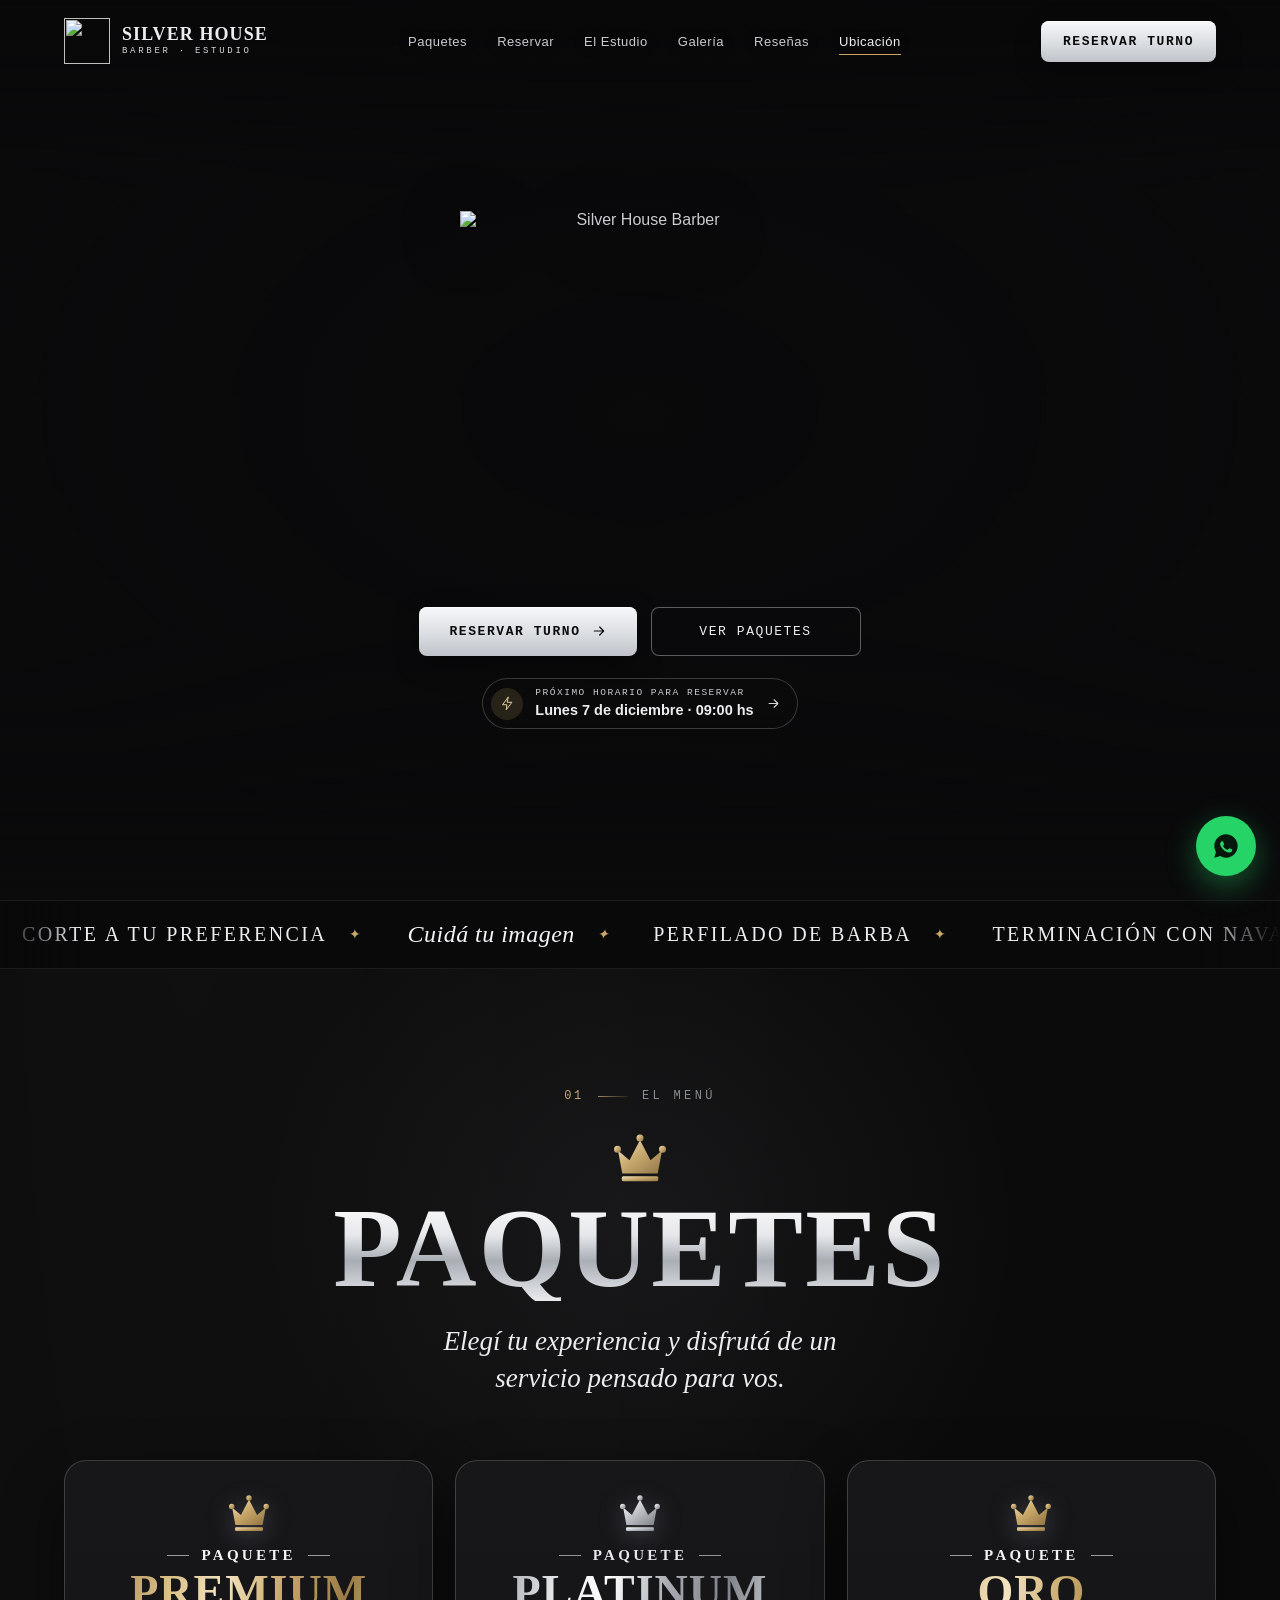
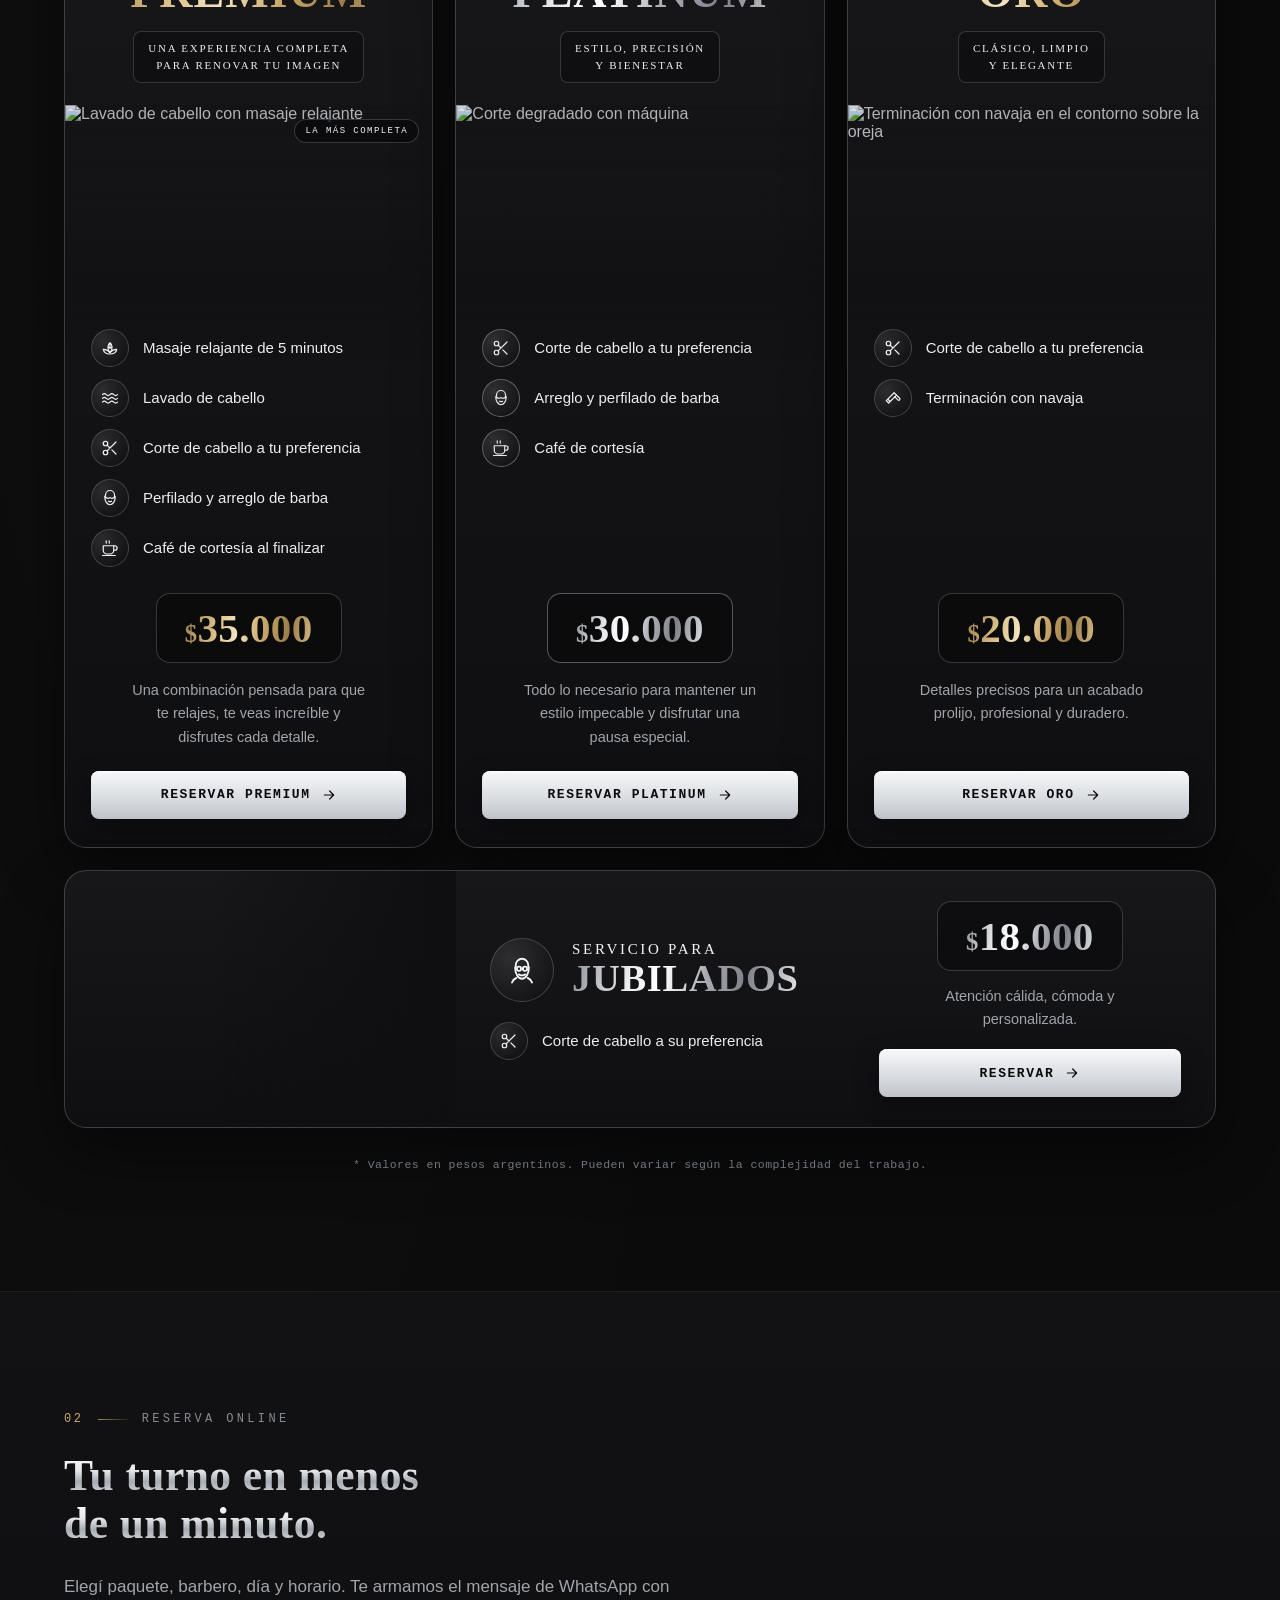
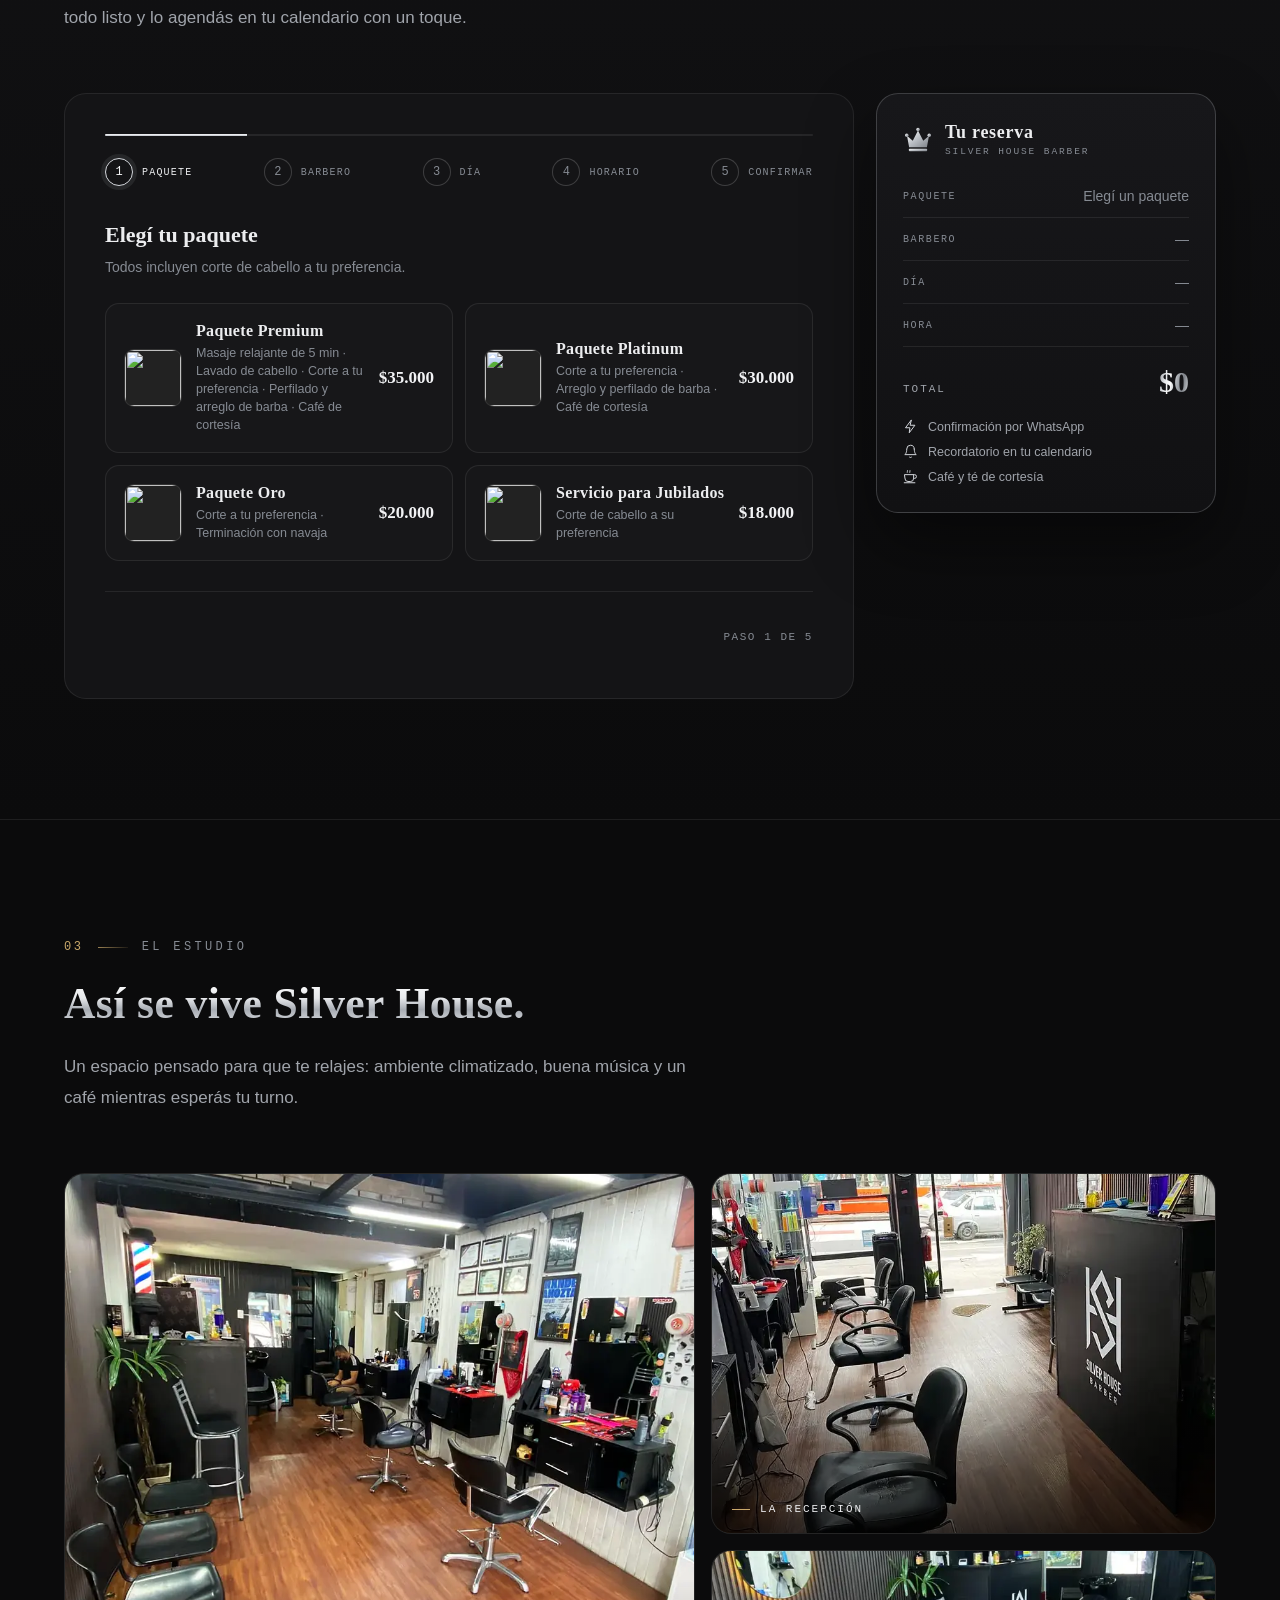
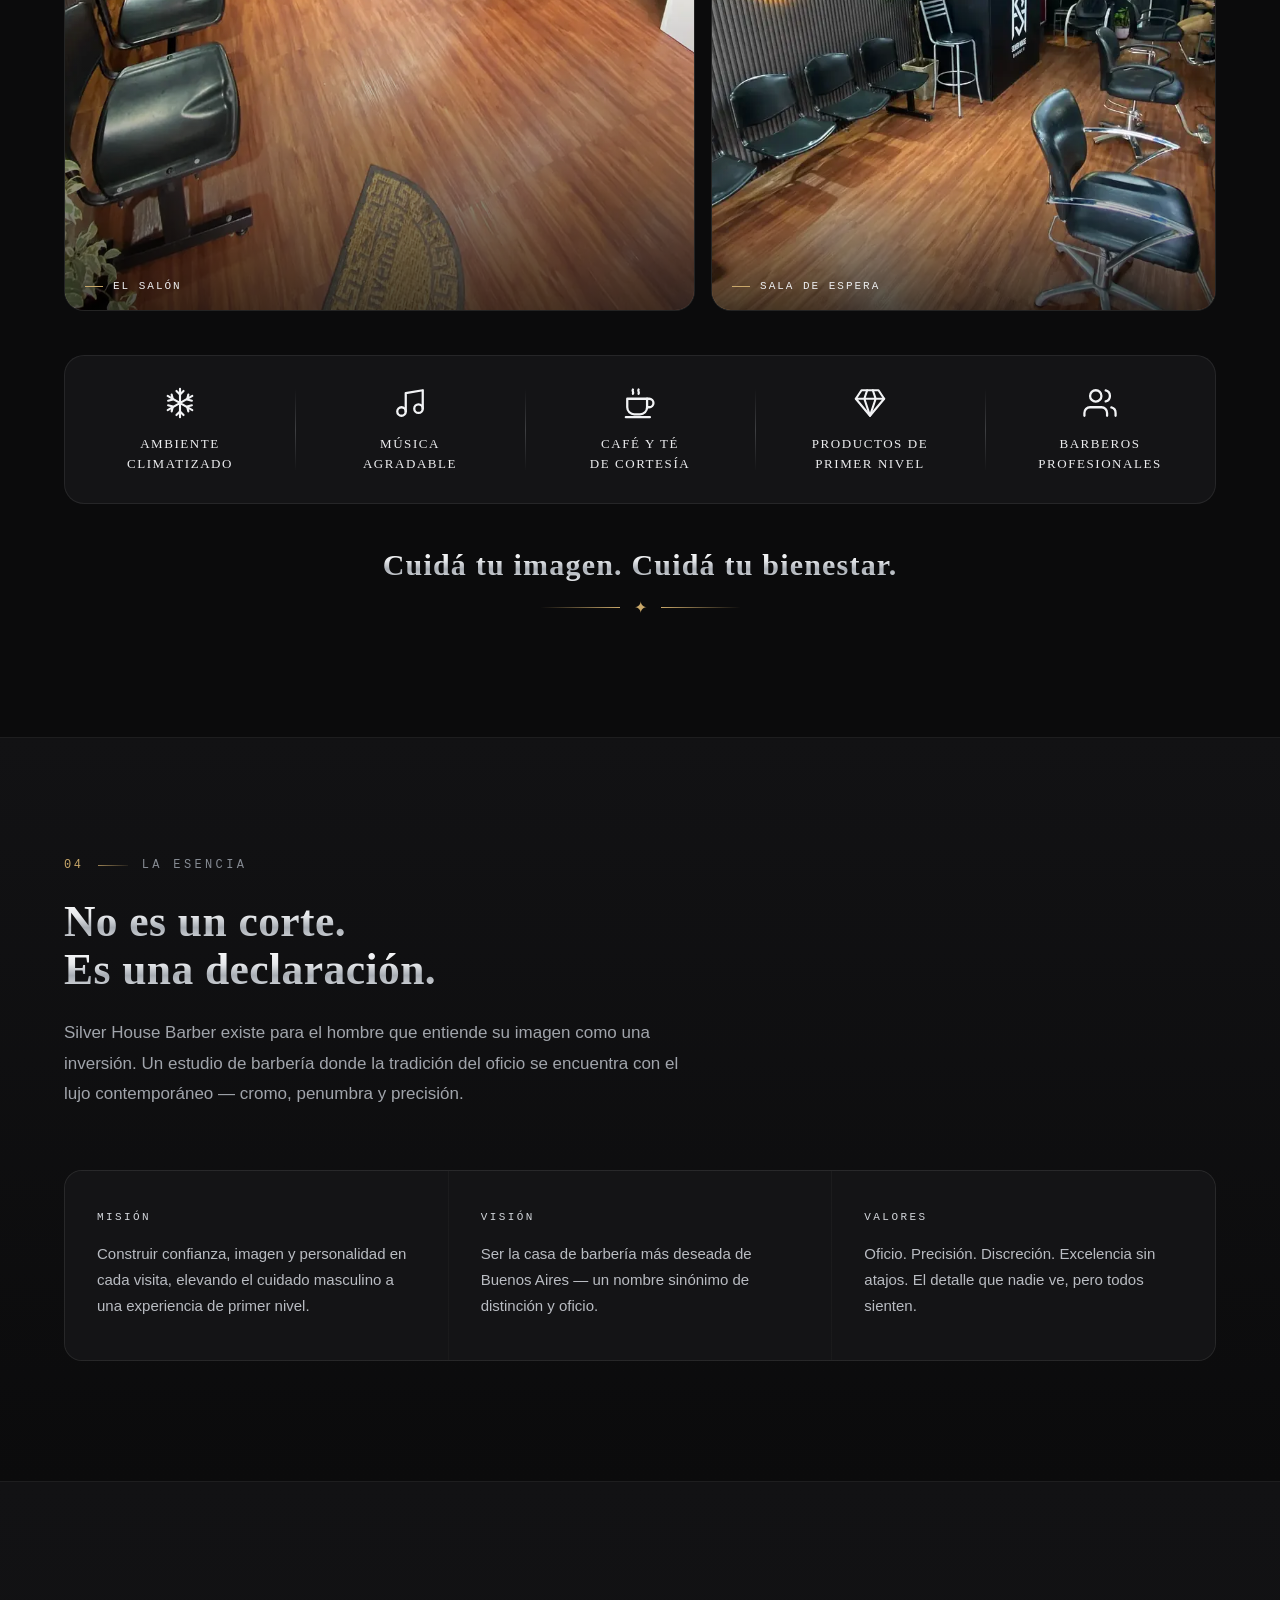
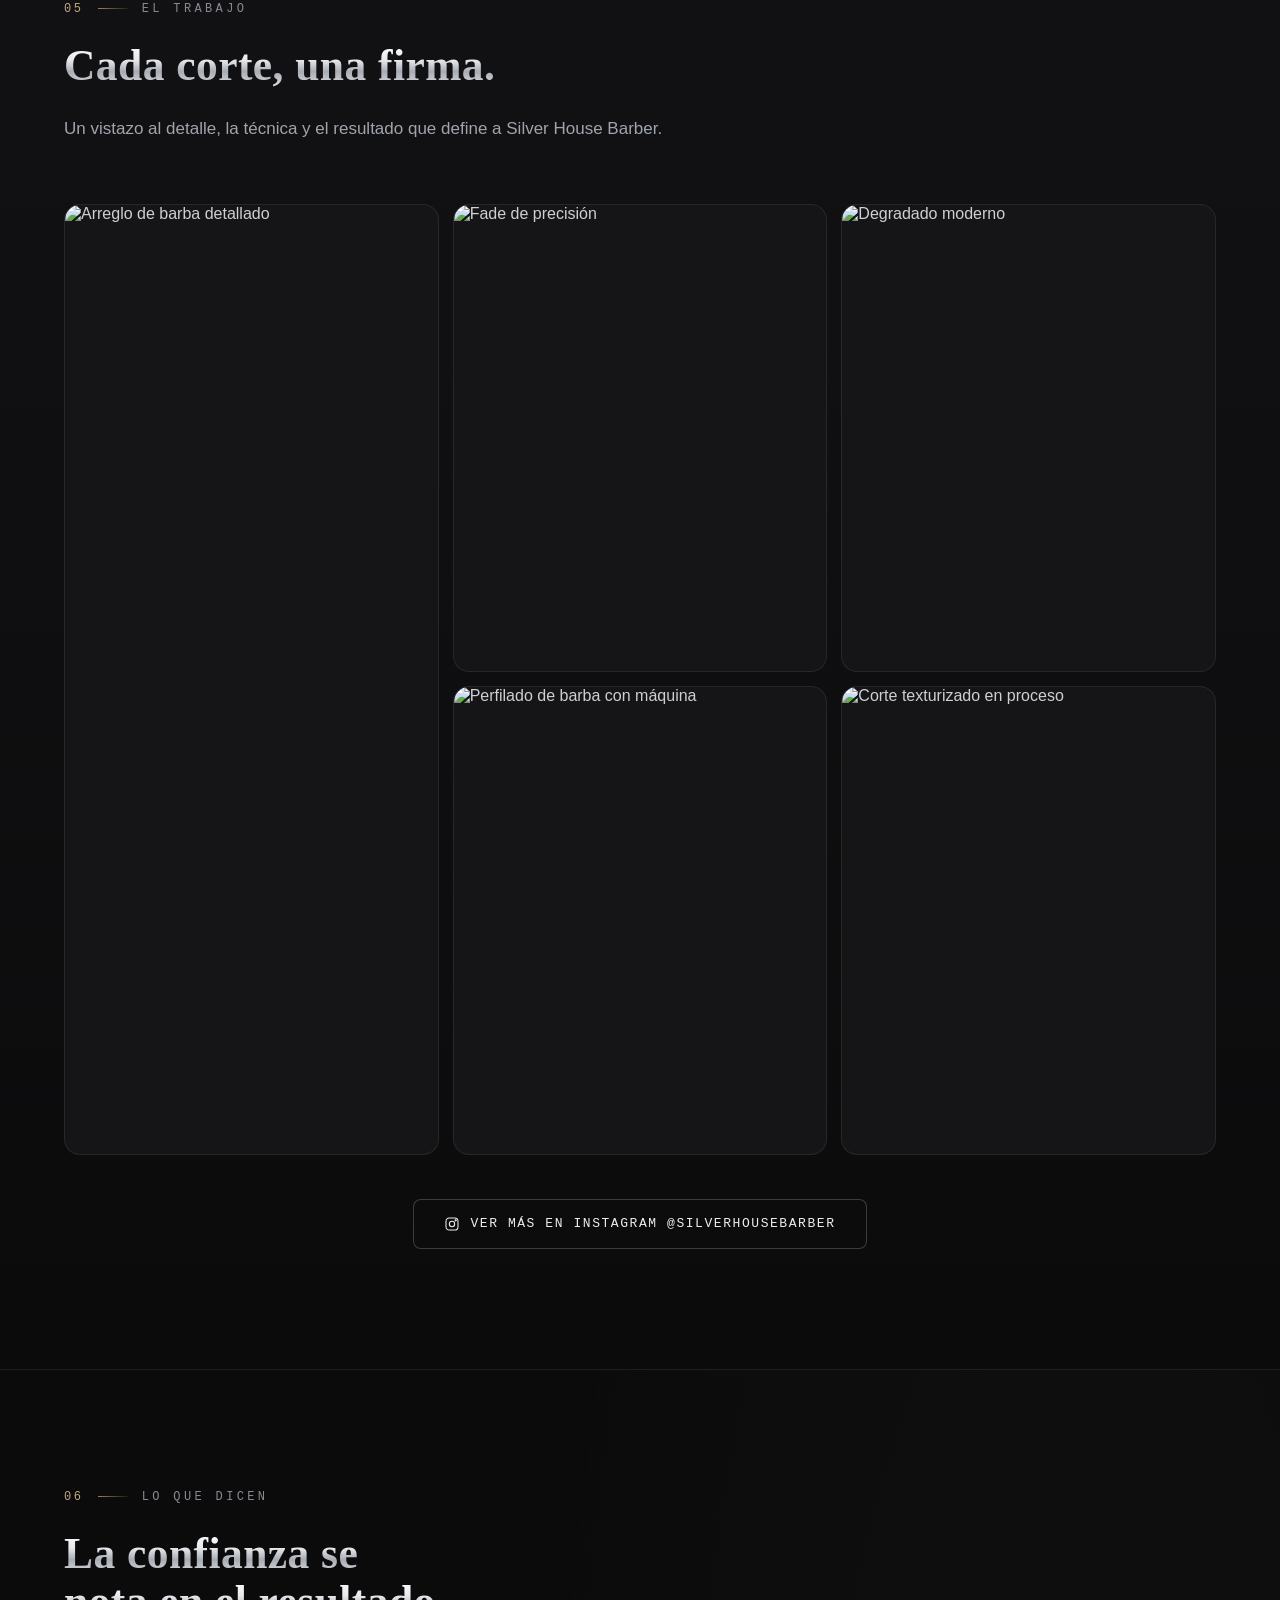
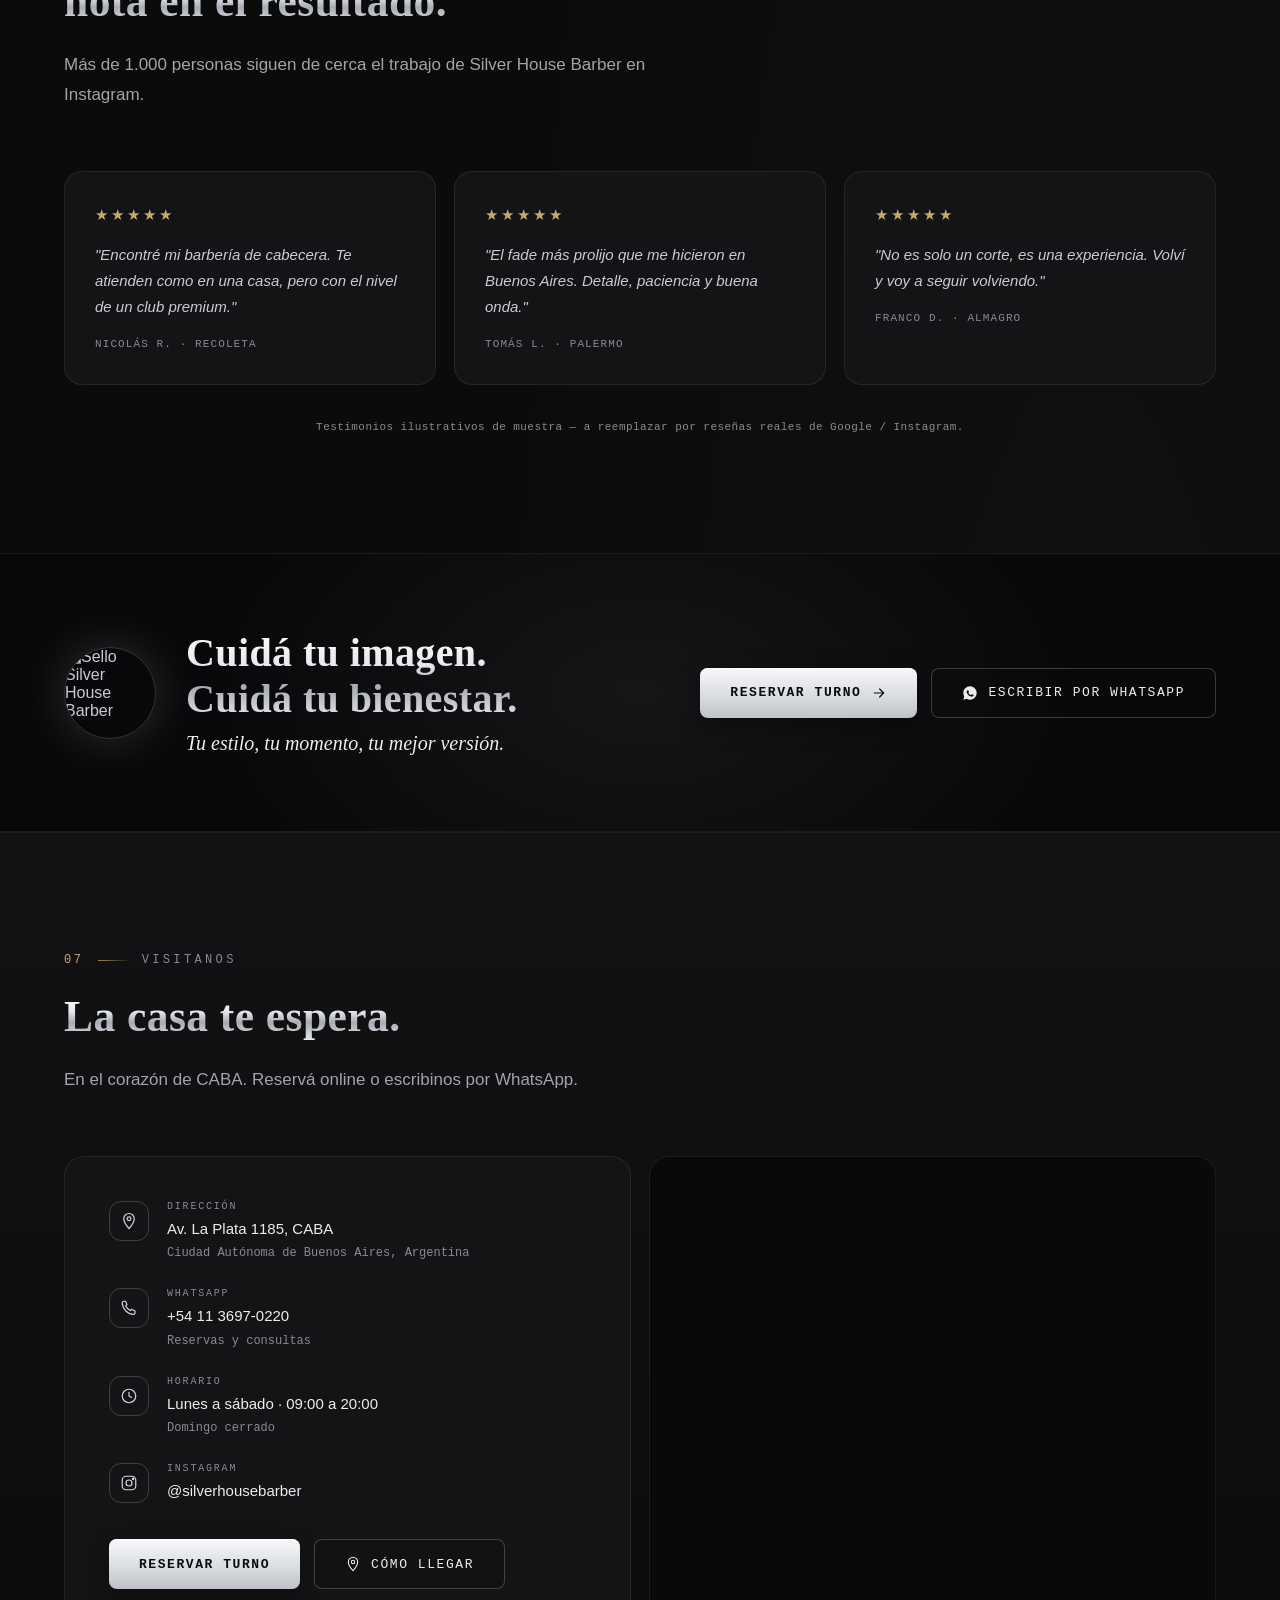
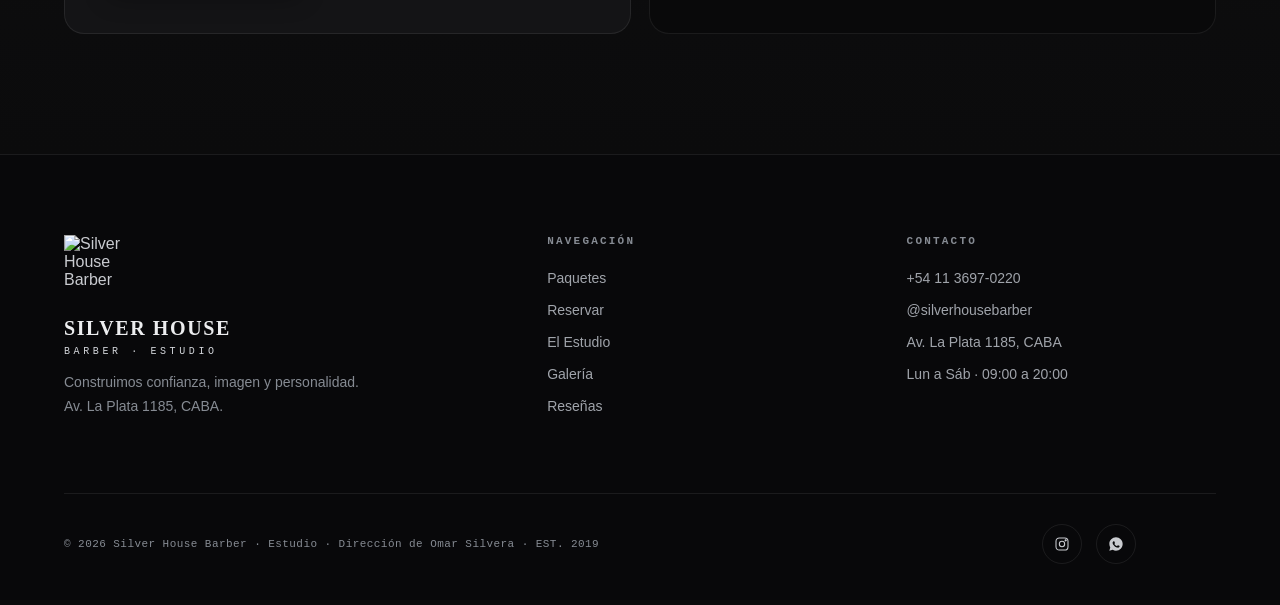
==== silverhouse-barber/index.html @ 1bf54ed7 "Silver House: cambios del dueño (experiencia, sin sección de dueños, fotos sin techo) - Experiencia " ====
<!DOCTYPE html>
<html lang="es-AR">
<head>
<meta charset="UTF-8">
<meta name="viewport" content="width=device-width, initial-scale=1.0">
<title>Silver House Barber · Estudio — Barbería Premium en CABA | Paquetes y Reservas Online</title>
<meta name="description" content="Silver House Barber Estudio, Av. La Plata 1185, CABA. Paquetes Premium, Platinum, Oro y servicio para jubilados. Construimos confianza, imagen y personalidad. Reservá tu turno online en menos de un minuto.">
<meta name="theme-color" content="#0B0B0C">

<meta property="og:type" content="business.business">
<meta property="og:title" content="Silver House Barber · Estudio — Tu estilo, tu momento, tu mejor versión.">
<meta property="og:description" content="Barbería premium en Av. La Plata 1185, CABA. Paquetes desde $20.000 · Jubilados $18.000. Reservá tu turno online en menos de un minuto.">
<meta property="og:url" content="https://silverhousebarber.vercel.app/">
<meta property="og:image" content="https://silverhousebarber.vercel.app/img/og-silverhouse.jpg">
<meta property="og:locale" content="es_AR">
<meta name="twitter:card" content="summary_large_image">

<link rel="icon" type="image/png" sizes="32x32" href="favicon-32.png">
<link rel="apple-touch-icon" href="apple-touch-icon.png">
<link rel="preload" href="fonts/cinzel-normal-63551c.woff2" as="font" type="font/woff2" crossorigin>
<link rel="preload" href="fonts/hanken-grotesk-normal-605034.woff2" as="font" type="font/woff2" crossorigin>
<link rel="stylesheet" href="fonts/fonts.css">
<link rel="preload" as="image" href="img/estudio/estudio-1.webp" fetchpriority="high">

<script>
  // Marca el documento para las animaciones (sin JS, todo queda visible y sin animar).
  (function(){
    var d=document.documentElement;
    d.classList.add('js');
    if(window.matchMedia&&window.matchMedia('(prefers-reduced-motion: reduce)').matches){d.classList.add('reduced');}
    // desplazamiento suave solo después de cargar: los links compartidos abren directo en su sección
    window.addEventListener('load',function(){ requestAnimationFrame(function(){ requestAnimationFrame(function(){ d.classList.add('smooth'); }); }); });
  })();
</script>

<script type="application/ld+json">
{
  "@context":"https://schema.org",
  "@type":"HairSalon",
  "name":"Silver House Barber · Estudio",
  "slogan":"Construimos confianza, imagen y personalidad",
  "url":"https://silverhousebarber.vercel.app/",
  "image":"https://silverhousebarber.vercel.app/img/og-silverhouse.jpg",
  "logo":"https://silverhousebarber.vercel.app/silverhouse-logo.png",
  "telephone":"+54 11 3697-0220",
  "priceRange":"$18.000 – $35.000",
  "currenciesAccepted":"ARS",
  "address":{"@type":"PostalAddress","streetAddress":"Av. La Plata 1185","addressLocality":"Ciudad Autónoma de Buenos Aires","addressRegion":"CABA","addressCountry":"AR"},
  "openingHoursSpecification":[{"@type":"OpeningHoursSpecification","dayOfWeek":["Monday","Tuesday","Wednesday","Thursday","Friday","Saturday"],"opens":"09:00","closes":"20:00"}],
  "sameAs":["https://instagram.com/silverhousebarber"],
  "makesOffer":[
    {"@type":"Offer","name":"Paquete Premium","price":"35000","priceCurrency":"ARS","description":"Masaje relajante de 5 minutos, lavado de cabello, corte a tu preferencia, perfilado y arreglo de barba, café de cortesía."},
    {"@type":"Offer","name":"Paquete Platinum","price":"30000","priceCurrency":"ARS","description":"Corte a tu preferencia, arreglo y perfilado de barba, café de cortesía."},
    {"@type":"Offer","name":"Paquete Oro","price":"20000","priceCurrency":"ARS","description":"Corte a tu preferencia y terminación con navaja."},
    {"@type":"Offer","name":"Servicio para Jubilados","price":"18000","priceCurrency":"ARS","description":"Corte de cabello a su preferencia."}
  ]
}
</script>

<style>
:root{
  --bg:#0B0B0C;
  --bg-2:#0F0F11;
  --card:#141416;
  --card-2:#18181B;
  --text:#C9CBD0;
  --text-dim:#A0A4AB;
  --text-mute:#868B93;
  --text-faint:#5A5E66;
  --white-ish:#ECEDEF;
  /* Marca: negro + plateado cromado. El dorado queda solo como acento de los paquetes Premium y Oro. */
  --accent:#D3D6DB;
  --accent-bright:#F2F3F5;
  --accent-deep:#8E9298;
  --accent-glow:rgba(211,214,219,0.30);
  --gold:#C9A86A;
  --gold-bright:#E6CF9E;
  --gold-grad:linear-gradient(100deg,#9C7E4A 0%,#DCC18A 26%,#F3E4C0 42%,#C9A86A 60%,#9A7C47 80%,#D8BE88 100%);
  --silver-grad:linear-gradient(100deg,#8E9298 0%,#E9EBEE 25%,#FFFFFF 40%,#A9ADB3 58%,#7E8288 76%,#E4E6E9 100%);
  --chrome-grad:linear-gradient(180deg,#FFFFFF 0%,#E6E8EB 38%,#A7ACB3 62%,#E9EBEE 100%);
  --btn-primary:linear-gradient(180deg,#F7F8FA 0%,#DADDE1 55%,#BFC3C9 100%);
  --border:rgba(255,255,255,0.08);
  --border-soft:rgba(255,255,255,0.06);
  --border-accent:rgba(211,214,219,0.22);
  --font-display:'Cinzel',serif;
  --font-serif:'Cormorant Garamond',serif;
  --font-body:'Hanken Grotesk',sans-serif;
  --font-mono:'Space Mono',monospace;
  --ease:cubic-bezier(.2,.7,.2,1);
}
*{box-sizing:border-box;margin:0;padding:0;}
[hidden]{display:none !important;}
html{scroll-padding-top:84px;}
html.smooth{scroll-behavior:smooth;}
body{
  background:var(--bg);
  color:var(--text);
  font-family:var(--font-body);
  overflow-x:hidden;
  -webkit-font-smoothing:antialiased;
}
img{max-width:100%;display:block;}
a{color:inherit;text-decoration:none;}
ul{list-style:none;}
button{font:inherit;color:inherit;}
::selection{background:rgba(211,214,219,0.225);color:#fff;}
:focus-visible{outline:2px solid var(--accent);outline-offset:3px;border-radius:6px;}
.sr-only{position:absolute;width:1px;height:1px;padding:0;margin:-1px;overflow:hidden;clip:rect(0,0,0,0);white-space:nowrap;border:0;}

.bg-texture{
  background-image:
    radial-gradient(120% 80% at 15% 8%,rgba(255,255,255,0.02),transparent 42%),
    radial-gradient(100% 70% at 85% 95%,rgba(211,214,219,0.03),transparent 50%);
}
.wrap{max-width:1200px;margin:0 auto;padding-left:24px;padding-right:24px;}

.eyebrow{display:flex;align-items:center;gap:14px;margin-bottom:26px;flex-wrap:wrap;}
.eyebrow .num{font-family:var(--font-mono);font-size:12px;letter-spacing:0.22em;color:var(--gold);}
.eyebrow .line{width:30px;height:1px;background:linear-gradient(90deg,rgba(201,168,106,0.75),rgba(201,168,106,0.1));}
.eyebrow .label{font-family:var(--font-mono);font-size:12px;letter-spacing:0.28em;color:var(--text-mute);text-transform:uppercase;}

.gradient-text{
  background:var(--silver-grad);background-size:100% auto;
  -webkit-background-clip:text;background-clip:text;-webkit-text-fill-color:transparent;color:transparent;
}
.gold-text{
  background:var(--gold-grad);background-size:100% auto;
  -webkit-background-clip:text;background-clip:text;-webkit-text-fill-color:transparent;color:transparent;
}
.silver-text{
  background:var(--silver-grad);background-size:100% auto;
  -webkit-background-clip:text;background-clip:text;-webkit-text-fill-color:transparent;color:transparent;
}
.chrome-text{
  background:var(--chrome-grad);
  -webkit-background-clip:text;background-clip:text;-webkit-text-fill-color:transparent;color:transparent;
}
.serif-italic{font-family:var(--font-serif);font-style:italic;font-weight:500;}

/* ============ BUTTONS ============ */
.btn{
  position:relative;display:inline-flex;align-items:center;justify-content:center;gap:10px;
  font-family:var(--font-mono);font-size:13px;letter-spacing:0.12em;text-transform:uppercase;
  padding:16px 30px;border-radius:8px;cursor:pointer;transition:all .3s var(--ease);white-space:nowrap;
  border:none;overflow:hidden;
}
.btn svg{width:16px;height:16px;flex-shrink:0;}
.btn-primary{background:var(--btn-primary);color:#0B0B0C;font-weight:700;box-shadow:inset 0 1px 0 rgba(255,255,255,0.9),0 8px 24px rgba(0,0,0,0.35);}
.btn-primary:hover{transform:translateY(-2px);box-shadow:inset 0 1px 0 #fff,0 12px 30px rgba(0,0,0,0.45),0 0 0 1px rgba(255,255,255,0.35);}
.btn-primary:disabled{opacity:0.4;cursor:not-allowed;transform:none;box-shadow:none;}
.btn-ghost{border:1px solid rgba(255,255,255,0.2);color:var(--white-ish);background:rgba(13,13,13,0.25);}
.btn-ghost:hover{border-color:var(--accent);color:var(--accent-bright);background:rgba(211,214,219,0.053);}
.btn-wa{background:#25D366;color:#06180B;font-weight:700;}
.btn-wa:hover{transform:translateY(-2px);box-shadow:0 12px 32px rgba(37,211,102,0.35);}
.btn-sm{padding:12px 18px;font-size:12px;}
.link-btn{background:none;border:none;cursor:pointer;font-family:var(--font-mono);font-size:11px;letter-spacing:0.12em;text-transform:uppercase;color:var(--accent);padding:0;}
.link-btn:hover{color:var(--accent-bright);}

.status-badge{
  display:inline-flex;align-items:center;gap:9px;
  font-family:var(--font-mono);font-size:11px;letter-spacing:0.14em;text-transform:uppercase;
  padding:8px 16px;border-radius:30px;border:1px solid rgba(255,255,255,0.2);color:var(--text-dim);
  background:rgba(13,13,13,0.35);backdrop-filter:blur(6px);-webkit-backdrop-filter:blur(6px);
}
.status-badge .dot{width:7px;height:7px;border-radius:50%;background:var(--text-faint);}
.status-badge.open{border-color:rgba(37,211,102,0.45);color:#7BE3A0;}
.status-badge.open .dot{background:#25D366;box-shadow:0 0 8px rgba(37,211,102,0.8);animation:dotPulse 2.2s ease-in-out infinite;}
@keyframes dotPulse{0%,100%{opacity:1}50%{opacity:0.35}}

/* ============ SCROLL PROGRESS ============ */
.progress{position:fixed;top:0;left:0;right:0;height:2px;z-index:1100;pointer-events:none;}
.progress span{display:block;height:100%;background:linear-gradient(90deg,#8E7240,var(--gold),#E6CF9E);transform-origin:0 50%;transform:scaleX(0);}

/* ============ HEADER ============ */
header{
  position:fixed;top:0;left:0;right:0;z-index:1000;
  padding:18px 0;transition:all .35s ease;border-bottom:1px solid transparent;
}
header.scrolled{
  background:rgba(11,11,12,0.86);backdrop-filter:blur(14px);-webkit-backdrop-filter:blur(14px);
  border-bottom:1px solid var(--border);padding:12px 0;
}
header .wrap{max-width:100%;padding-left:clamp(20px,5vw,72px);padding-right:clamp(20px,5vw,72px);}
.nav-inner{display:flex;align-items:center;justify-content:space-between;gap:20px;}
.brand{display:flex;align-items:center;gap:12px;}
.brand img{width:46px;height:46px;}
.brand-text{font-family:var(--font-display);font-weight:700;font-size:18px;letter-spacing:0.06em;color:var(--white-ish);line-height:1.1;white-space:nowrap;}
.brand-text span{display:block;font-family:var(--font-mono);font-size:9px;letter-spacing:0.3em;color:var(--accent);margin-top:3px;font-weight:400;}
nav ul{display:flex;gap:30px;}
nav a{font-size:13px;letter-spacing:0.04em;color:var(--text-dim);font-weight:500;transition:color .25s;position:relative;padding:6px 0;white-space:nowrap;}
nav a::after{content:'';position:absolute;left:0;right:0;bottom:0;height:1px;background:var(--gold);transform:scaleX(0);transform-origin:right;transition:transform .35s var(--ease);}
nav a:hover,nav a.active{color:var(--white-ish);}
nav a:hover::after,nav a.active::after{transform:scaleX(1);transform-origin:left;}
.nav-cta{display:flex;align-items:center;gap:16px;}
.nav-cta .btn{padding:13px 22px;}
.nav-cta .btn span.short{display:none;}
.hamburger{display:none;flex-direction:column;gap:5px;cursor:pointer;background:none;border:none;padding:8px;}
.hamburger span{width:24px;height:2px;background:var(--white-ish);transition:all .3s;}
.hamburger.open span:nth-child(1){transform:translateY(7px) rotate(45deg);}
.hamburger.open span:nth-child(2){opacity:0;}
.hamburger.open span:nth-child(3){transform:translateY(-7px) rotate(-45deg);}

.mobile-nav{
  position:fixed;inset:0;background:rgba(7,7,8,0.97);z-index:999;
  display:flex;flex-direction:column;align-items:center;justify-content:center;gap:26px;
  transform:translateY(-100%);transition:transform .5s var(--ease);visibility:hidden;
}
.mobile-nav.open{transform:translateY(0);visibility:visible;}
.mobile-nav a{font-family:var(--font-display);font-size:26px;color:var(--white-ish);letter-spacing:0.04em;}
.mobile-nav a:hover{color:var(--accent-bright);}
.mobile-nav .btn{margin-top:10px;font-size:13px;}

/* ============ HERO ============ */
/* Portada limpia: la foto del local de fondo, el logo al centro y los botones para reservar. */
.hero{position:relative;width:100%;min-height:100vh;min-height:100svh;display:flex;align-items:center;justify-content:center;padding:96px 0 56px;overflow:hidden;background:#0B0B0C;}
.hero-photos{position:absolute;inset:0;z-index:0;}
.hero-frame{position:absolute;inset:0;overflow:hidden;}
.hero-frame .slide{position:absolute;inset:0;opacity:0;animation:slideFade 27s infinite;}
.hero-frame .slide:nth-child(1){animation-delay:-1.5s;}
.hero-frame .slide:nth-child(2){animation-delay:7.5s;}
.hero-frame .slide:nth-child(3){animation-delay:16.5s;}
.hero-frame .slide img{width:100%;height:100%;object-fit:cover;object-position:50% 30%;animation:kenburns 27s linear infinite;animation-delay:inherit;filter:contrast(1.04) saturate(1.04);}
@keyframes slideFade{0%{opacity:0}6%{opacity:1}33%{opacity:1}39%{opacity:0}100%{opacity:0}}
@keyframes kenburns{0%{transform:scale(1.02)}39%{transform:scale(1.07)}100%{transform:scale(1.07)}}
/* oscurecido parejo y suave (el local se sigue viendo), un poco más al centro para que resalte el logo */
.hero-shade{
  position:absolute;inset:0;pointer-events:none;
  background:
    radial-gradient(ellipse 58% 52% at 50% 46%,rgba(8,8,9,0.42) 0%,rgba(8,8,9,0.16) 70%,rgba(8,8,9,0) 100%),
    linear-gradient(180deg,rgba(8,8,9,0.8) 0%,rgba(8,8,9,0.45) 9%,rgba(8,8,9,0.2) 18%,rgba(8,8,9,0.18) 70%,rgba(8,8,9,0.55) 88%,var(--bg) 100%);
}
.hero-center{position:relative;z-index:3;width:100%;max-width:640px;margin:0 auto;padding:0 20px;display:flex;flex-direction:column;align-items:center;text-align:center;}
.hero-logo{
  display:block;width:clamp(230px,max(min(24vw,320px),min(36vw,40vh)),400px);height:auto;margin:0 auto clamp(30px,4vh,44px);
  filter:drop-shadow(0 10px 28px rgba(0,0,0,0.8)) drop-shadow(0 0 2px rgba(0,0,0,0.9));
}
.hero-ctas{display:flex;justify-content:center;gap:14px;flex-wrap:wrap;width:100%;}
.hero-ctas .btn{min-width:210px;}
.hero .btn-ghost{background:rgba(11,11,12,0.62);border-color:rgba(255,255,255,0.34);backdrop-filter:blur(8px);-webkit-backdrop-filter:blur(8px);}
.next-slot{
  display:inline-flex;align-items:center;gap:12px;margin-top:22px;
  border:1px solid rgba(255,255,255,0.2);background:rgba(11,11,12,0.55);
  border-radius:40px;padding:8px 16px 8px 8px;cursor:pointer;text-align:left;
  transition:background .3s var(--ease),border-color .3s var(--ease);backdrop-filter:blur(8px);-webkit-backdrop-filter:blur(8px);
}
.next-slot:hover{background:rgba(20,20,22,0.75);border-color:var(--accent);}
.next-slot .ns-ico{width:32px;height:32px;border-radius:50%;display:flex;align-items:center;justify-content:center;background:rgba(201,168,106,0.16);color:var(--gold-bright);flex-shrink:0;}
.next-slot .ns-ico svg{width:15px;height:15px;}
.next-slot .ns-txt{display:flex;flex-direction:column;line-height:1.3;}
.next-slot .ns-k{font-family:var(--font-mono);font-size:9.5px;letter-spacing:0.16em;color:var(--text-dim);text-transform:uppercase;}
.next-slot .ns-v{font-size:14.5px;color:var(--white-ish);font-weight:600;margin-top:2px;}
.next-slot .ns-go{display:flex;color:var(--accent);}
.next-slot .ns-go svg{width:15px;height:15px;}
@media (max-width:600px){
  .hero{padding:96px 0 88px;}
  .hero-logo{width:clamp(140px,calc(100vh - 430px),min(62vw,250px));width:clamp(140px,calc(100svh - 430px),min(62vw,250px));margin-bottom:30px;}
  .hero-ctas{flex-direction:column;align-items:center;gap:12px;}
  .hero-ctas .btn{width:100%;max-width:340px;min-width:0;padding:17px 22px;}
}
@media (min-width:601px) and (max-height:640px){ .hero-logo{width:min(46vw,190px);margin-bottom:22px;} }
@media (max-width:600px) and (max-height:600px){ .hero-logo{margin-bottom:22px;} .next-slot{margin-top:14px;} }
/* celular horizontal: todo entra en la pantalla */
@media (orientation:landscape) and (max-height:500px){
  .hero{padding:101px 0 18px;}
  .hero-logo{width:clamp(110px,calc(100vh - 250px),190px);width:clamp(110px,calc(100svh - 250px),190px);margin-bottom:14px;}
  .next-slot{margin-top:12px;}
}
@media (max-width:359px){ .next-slot{gap:8px;padding-right:12px;} .next-slot .ns-k{font-size:9px;letter-spacing:.06em;text-wrap:balance;} }

/* ============ TICKER ============ */
.ticker{border-top:1px solid var(--border);border-bottom:1px solid var(--border);background:#09090A;overflow:hidden;position:relative;}
.ticker::before,.ticker::after{content:'';position:absolute;top:0;bottom:0;width:80px;z-index:2;pointer-events:none;}
.ticker::before{left:0;background:linear-gradient(90deg,#09090A,transparent);}
.ticker::after{right:0;background:linear-gradient(-90deg,#09090A,transparent);}
.ticker-track{display:flex;width:max-content;animation:marquee 70s linear infinite;}
.ticker:hover .ticker-track{animation-play-state:paused;}
.ticker-group{display:flex;align-items:center;}
.ticker-item{display:flex;align-items:center;gap:22px;padding:20px 22px;font-family:var(--font-display);font-size:clamp(15px,1.6vw,20px);letter-spacing:0.12em;color:var(--white-ish);text-transform:uppercase;white-space:nowrap;}
.ticker-item .star{color:var(--gold);font-size:14px;}
.ticker-item.alt{font-family:var(--font-serif);font-style:italic;text-transform:none;letter-spacing:0.02em;color:var(--accent-bright);font-size:clamp(18px,1.9vw,24px);}
@keyframes marquee{to{transform:translateX(-50%);}}

/* ============ SECTION GENERIC ============ */
section{position:relative;}
.section-pad{padding:120px 0;}
.section-top-border{border-top:1px solid var(--border);}
.section-alt{background:linear-gradient(180deg,#121214,#0B0B0C);}
h2.section-title{
  font-family:var(--font-display);font-weight:600;
  font-size:clamp(28px,3.4vw,46px);line-height:1.1;letter-spacing:0.01em;
  margin-bottom:24px;max-width:22ch;text-wrap:balance;
}
p.section-lead{font-size:17px;line-height:1.8;color:var(--text-dim);font-weight:300;max-width:640px;margin-bottom:60px;}
.section-head-center{text-align:center;display:flex;flex-direction:column;align-items:center;}
.section-head-center h2.section-title{max-width:none;}
.section-head-center .eyebrow{justify-content:center;}
.section-head-center p.section-lead{margin-left:auto;margin-right:auto;}

/* ============ PAQUETES ============ */
#paquetes{overflow:hidden;}
#paquetes::before{
  content:'';position:absolute;top:-10%;left:50%;width:900px;height:900px;transform:translateX(-50%);
  background:radial-gradient(circle,rgba(211,214,219,0.06),transparent 60%);pointer-events:none;
}
.pk-crown-top{width:60px;height:60px;margin:0 auto 6px;}
.pk-title{font-family:var(--font-display);font-weight:800;font-size:clamp(52px,9vw,112px);line-height:0.95;letter-spacing:0.02em;margin-bottom:22px;}
.pk-lead{font-family:var(--font-serif);font-style:italic;font-size:clamp(20px,2.2vw,27px);color:var(--white-ish);margin-bottom:64px;max-width:34ch;line-height:1.35;}

.pkg-grid{display:grid;grid-template-columns:repeat(3,1fr);gap:22px;align-items:stretch;perspective:1200px;}
.pkg{position:relative;}
.pkg-inner{
  position:relative;height:100%;display:flex;flex-direction:column;
  border-radius:22px;background:linear-gradient(180deg,#17171A,#0F0F11);
  border:1px solid var(--border-accent);overflow:hidden;
  transition:transform .45s var(--ease),box-shadow .45s var(--ease),border-color .4s;
  box-shadow:0 24px 60px rgba(0,0,0,0.45);
}
.pkg:hover .pkg-inner{transform:translateY(-6px);border-color:rgba(211,214,219,0.45);box-shadow:0 36px 80px rgba(0,0,0,0.55),0 0 40px rgba(211,214,219,0.06);}
.pkg-ribbon{
  position:absolute;top:16px;right:16px;z-index:6;
  border:1px solid var(--border-accent);background:rgba(211,214,219,0.075);color:var(--accent-bright);
  font-family:var(--font-mono);font-size:9px;letter-spacing:0.16em;padding:6px 10px;border-radius:30px;text-transform:uppercase;
}
.pkg-head{position:relative;z-index:2;text-align:center;padding:30px 24px 22px;}
.pkg-head .crown{width:46px;height:46px;margin:0 auto 6px;filter:drop-shadow(0 4px 12px rgba(211,214,219,0.262));}
.pkg-kicker{display:flex;align-items:center;justify-content:center;gap:12px;font-family:var(--font-display);font-weight:700;font-size:15px;letter-spacing:0.22em;color:var(--accent-bright);}
.pkg.silver .pkg-kicker{color:#E6E8EC;}
.pkg-kicker::before,.pkg-kicker::after{content:'';width:22px;height:1px;background:currentColor;opacity:0.6;}
.pkg-name{font-family:var(--font-display);font-weight:800;font-size:clamp(36px,3.6vw,48px);line-height:1.05;letter-spacing:0.02em;margin:4px 0 14px;}
.pkg-tag{
  display:inline-block;border:1px solid rgba(255,255,255,0.16);border-radius:8px;padding:8px 14px;
  font-family:var(--font-display);font-size:11px;letter-spacing:0.16em;color:var(--white-ish);text-transform:uppercase;line-height:1.55;
  background:rgba(0,0,0,0.25);
}
.pkg-photo{position:relative;z-index:2;aspect-ratio:16/11;overflow:hidden;}
.pkg-photo img{width:100%;height:100%;object-fit:cover;transition:transform 1.2s var(--ease);}
.pkg:hover .pkg-photo img{transform:scale(1.05);}
.pkg-photo::after{content:'';position:absolute;inset:0;background:linear-gradient(180deg,rgba(15,15,17,0.15) 0%,rgba(15,15,17,0) 40%,rgba(15,15,17,0.95) 100%);}
.pkg-body{position:relative;z-index:2;padding:6px 26px 28px;display:flex;flex-direction:column;flex:1;margin-top:-34px;}
.pkg-list{display:flex;flex-direction:column;gap:12px;margin-bottom:26px;}
.pkg-list li{display:flex;align-items:center;gap:14px;font-size:15px;color:var(--white-ish);line-height:1.35;}
.ico-ring{
  width:38px;height:38px;border-radius:50%;flex-shrink:0;display:flex;align-items:center;justify-content:center;
  border:1px solid var(--border-accent);background:radial-gradient(circle at 30% 30%,rgba(211,214,219,0.135),rgba(0,0,0,0.3));color:var(--accent-bright);
}
.pkg.silver .ico-ring{border-color:rgba(220,224,230,0.35);background:radial-gradient(circle at 30% 30%,rgba(230,232,236,0.14),rgba(0,0,0,0.3));color:#E6E8EC;}
.ico-ring svg{width:18px;height:18px;}
.pkg-price-wrap{margin-top:auto;text-align:center;}
.pkg-price{
  display:inline-flex;align-items:baseline;gap:4px;padding:10px 28px;border-radius:14px;
  border:1px solid var(--border-accent);background:rgba(0,0,0,0.35);
  font-family:var(--font-display);font-weight:800;font-size:clamp(34px,3.2vw,42px);letter-spacing:0.01em;
  position:relative;overflow:hidden;
}
.pkg.silver .pkg-price{border-color:rgba(220,224,230,0.35);}
.pkg-price .cur{font-size:0.6em;}
.pkg-desc{font-size:14.5px;line-height:1.6;color:var(--text-dim);margin:16px auto 22px;max-width:30ch;text-align:center;min-height:4.8em;}
.pkg .btn{width:100%;}

/* Jubilados */
.pkg-wide{margin-top:22px;}
.pkg-wide .pkg-inner{flex-direction:row;align-items:stretch;}
.pkg-wide .pkg-photo{aspect-ratio:auto;width:34%;flex-shrink:0;}
.pkg-wide .pkg-photo img{position:absolute;inset:0;}
.pkg-wide .pkg-photo::after{background:linear-gradient(90deg,rgba(15,15,17,0) 40%,rgba(15,15,17,1) 100%);}
.pkg-wide-body{position:relative;z-index:2;flex:1;display:grid;grid-template-columns:1.2fr 1fr;gap:26px;align-items:center;padding:30px 34px;}
.jub-title{display:flex;align-items:center;gap:18px;}
.jub-title .ico-ring{width:64px;height:64px;}
.jub-title .ico-ring svg{width:30px;height:30px;}
.jub-title small{display:block;font-family:var(--font-display);font-size:15px;letter-spacing:0.18em;color:var(--accent-bright);}
.jub-title h3{font-family:var(--font-display);font-weight:800;font-size:clamp(30px,3vw,40px);line-height:1.05;letter-spacing:0.02em;}
.pkg-wide .pkg-list{margin:20px 0 0;}
.jub-right{text-align:center;}
.jub-right .pkg-desc{margin:14px auto 18px;min-height:0;}

.pkg-note{font-family:var(--font-mono);font-size:11.5px;letter-spacing:0.04em;color:var(--text-mute);text-align:center;margin-top:30px;}

/* ============ RESERVA ============ */
.booking{display:grid;grid-template-columns:minmax(0,1fr) 340px;gap:22px;align-items:start;}
.stepper{border:1px solid var(--border);border-radius:22px;background:var(--card);padding:40px;position:relative;min-width:0;}
.step-progress{position:relative;height:2px;background:var(--border);border-radius:2px;margin-bottom:22px;overflow:hidden;}
.step-progress span{position:absolute;left:0;top:0;bottom:0;width:20%;background:var(--btn-primary);transition:width .6s var(--ease);}
.stepper-track{display:flex;justify-content:space-between;margin-bottom:36px;gap:6px;}
.step-node{display:flex;align-items:center;gap:9px;background:none;border:none;cursor:default;padding:0;}
.step-node .step-num{
  width:28px;height:28px;border-radius:50%;border:1px solid rgba(255,255,255,0.18);
  display:flex;align-items:center;justify-content:center;font-family:var(--font-mono);font-size:12px;
  color:var(--text-mute);background:var(--card);transition:all .3s;flex-shrink:0;
}
.step-node .step-label{font-family:var(--font-mono);font-size:10px;letter-spacing:0.12em;color:var(--text-faint);text-transform:uppercase;}
.step-node.active .step-num{border-color:var(--accent);color:var(--accent-bright);box-shadow:0 0 0 4px rgba(211,214,219,0.09);}
.step-node.active .step-label{color:var(--white-ish);}
.step-node.done{cursor:pointer;}
.step-node.done .step-num{background:var(--btn-primary);border-color:var(--accent);color:#0B0B0C;}
.step-node.done .step-label{color:var(--text-dim);}

.panel-title{font-family:var(--font-display);font-size:22px;font-weight:600;color:var(--white-ish);margin-bottom:8px;}
.panel-sub{font-size:14px;color:var(--text-mute);margin-bottom:24px;line-height:1.6;}
.presel-note{
  display:flex;align-items:center;gap:10px;border:1px dashed var(--border-accent);border-radius:10px;padding:12px 14px;margin-bottom:18px;
  font-size:14px;color:var(--white-ish);background:rgba(211,214,219,0.038);
}
.presel-note svg{width:16px;height:16px;color:var(--accent);flex-shrink:0;}
.presel-note .link-btn{margin-left:auto;}

.opt-grid{display:grid;grid-template-columns:repeat(2,minmax(0,1fr));gap:12px;}
.opt{
  position:relative;text-align:left;border:1px solid var(--border);border-radius:14px;padding:18px 18px;cursor:pointer;
  background:rgba(255,255,255,0.015);transition:all .25s var(--ease);display:flex;gap:14px;align-items:center;width:100%;
}
.opt:hover{border-color:var(--border-accent);background:rgba(211,214,219,0.03);transform:translateY(-2px);}
.opt.selected{border-color:var(--accent);background:rgba(211,214,219,0.068);box-shadow:0 0 0 1px var(--accent) inset;}
.opt-thumb{width:58px;height:58px;border-radius:10px;overflow:hidden;flex-shrink:0;border:1px solid var(--border);background:#222;}
.opt-thumb img{width:100%;height:100%;object-fit:cover;}
.opt-avatar{width:52px;height:52px;border-radius:50%;flex-shrink:0;display:flex;align-items:center;justify-content:center;border:1px solid var(--border-accent);font-family:var(--font-display);font-weight:700;color:var(--accent-bright);background:radial-gradient(circle at 30% 30%,rgba(211,214,219,0.15),rgba(0,0,0,0.3));}
.opt-avatar svg{width:22px;height:22px;}
.opt-main{flex:1;min-width:0;}
.opt .opt-title{display:block;font-family:var(--font-display);font-size:16px;color:var(--white-ish);font-weight:700;letter-spacing:0.02em;}
.opt .opt-meta{display:block;font-size:12.5px;color:var(--text-mute);margin-top:4px;line-height:1.45;}
.opt .opt-price{font-family:var(--font-display);font-weight:700;font-size:17px;color:var(--accent-bright);white-space:nowrap;}
.opt .check{position:absolute;top:10px;right:10px;width:20px;height:20px;border-radius:50%;background:var(--btn-primary);color:#0B0B0C;display:none;align-items:center;justify-content:center;}
.opt .check svg{width:12px;height:12px;}
.opt.selected .check{display:flex;}
.opt.selected .opt-price{margin-right:22px;}

.date-head{display:flex;justify-content:space-between;align-items:center;gap:12px;margin-bottom:14px;flex-wrap:wrap;}
.date-month{font-family:var(--font-mono);font-size:12px;letter-spacing:0.14em;color:var(--white-ish);text-transform:uppercase;}
.date-arrows{display:flex;gap:8px;}
.date-arrows button{width:36px;height:36px;border-radius:50%;border:1px solid var(--border);background:none;color:var(--text-dim);cursor:pointer;display:flex;align-items:center;justify-content:center;transition:all .2s;}
.date-arrows button:hover{border-color:var(--accent);color:var(--accent);}
.date-arrows svg{width:16px;height:16px;}
.date-strip{display:flex;gap:10px;overflow-x:auto;scroll-snap-type:x mandatory;padding:4px 2px 12px;scrollbar-width:thin;scrollbar-color:#333 transparent;}
.date-strip::-webkit-scrollbar{height:4px;}
.date-strip::-webkit-scrollbar-thumb{background:#333;border-radius:4px;}
.day{
  flex:0 0 74px;scroll-snap-align:start;border:1px solid var(--border);border-radius:14px;padding:12px 6px;text-align:center;cursor:pointer;
  background:rgba(255,255,255,0.015);transition:all .22s var(--ease);display:flex;flex-direction:column;align-items:center;gap:4px;
}
.day .d-dow{font-family:var(--font-mono);font-size:10px;letter-spacing:0.14em;color:var(--text-mute);text-transform:uppercase;}
.day .d-num{font-family:var(--font-display);font-size:24px;font-weight:700;color:var(--white-ish);line-height:1.1;}
.day .d-mon{font-family:var(--font-mono);font-size:10px;color:var(--text-faint);text-transform:uppercase;}
.day .d-tag{font-family:var(--font-mono);font-size:8.5px;letter-spacing:0.08em;color:var(--accent);text-transform:uppercase;min-height:11px;}
.day:hover:not(:disabled){border-color:var(--border-accent);transform:translateY(-2px);}
.day.selected{border-color:var(--accent);background:rgba(211,214,219,0.09);box-shadow:0 0 0 1px var(--accent) inset;}
.day:disabled{opacity:0.32;cursor:not-allowed;}
.day:disabled .d-tag{color:var(--text-faint);}
.quick-row{display:flex;gap:10px;flex-wrap:wrap;margin-bottom:18px;}
.chip{
  display:inline-flex;align-items:center;gap:8px;border:1px solid var(--border-accent);border-radius:30px;padding:9px 16px;cursor:pointer;
  font-size:13px;color:var(--white-ish);background:rgba(211,214,219,0.038);transition:all .2s;
}
.chip:hover{background:rgba(211,214,219,0.105);border-color:var(--accent);}
.chip svg{width:14px;height:14px;color:var(--accent);}

.time-group{margin-bottom:20px;}
.time-group h5{font-family:var(--font-mono);font-size:10.5px;letter-spacing:0.18em;color:var(--text-mute);text-transform:uppercase;margin-bottom:10px;display:flex;align-items:center;gap:10px;}
.time-group h5::after{content:'';flex:1;height:1px;background:var(--border);}
.time-grid{display:grid;grid-template-columns:repeat(auto-fill,minmax(82px,1fr));gap:8px;}
.time-slot{
  border:1px solid rgba(211,214,219,0.3);color:var(--accent-bright);font-family:var(--font-mono);font-size:13px;background:none;
  text-align:center;padding:12px 0;border-radius:10px;cursor:pointer;transition:all .18s;
}
.time-slot:hover:not(:disabled){background:var(--btn-primary);color:#0B0B0C;border-color:var(--accent);}
.time-slot.selected{background:var(--btn-primary);color:#0B0B0C;border-color:var(--accent);}
.time-slot:disabled{opacity:0.22;cursor:not-allowed;border-color:var(--border);color:var(--text-faint);text-decoration:line-through;}
.meta-note{font-size:13px;color:var(--text-mute);line-height:1.6;}

.form-grid{display:grid;grid-template-columns:1fr 1fr;gap:14px;margin-bottom:16px;}
.field{display:flex;flex-direction:column;gap:7px;}
.field.full{grid-column:1/-1;}
.field label{font-family:var(--font-mono);font-size:10.5px;letter-spacing:0.16em;color:var(--text-mute);text-transform:uppercase;}
.field label em{font-style:normal;color:var(--text-faint);letter-spacing:0.06em;text-transform:none;}
.field input,.field textarea{
  width:100%;background:#0E0E10;border:1px solid var(--border);border-radius:10px;padding:14px 14px;color:var(--white-ish);
  font-family:var(--font-body);font-size:15px;transition:border-color .2s,box-shadow .2s;resize:vertical;
}
.field input:focus,.field textarea:focus{outline:none;border-color:var(--accent);box-shadow:0 0 0 3px rgba(211,214,219,0.112);}
.field input.invalid{border-color:#E26D6D;}
.field .err{font-size:12px;color:#E88A8A;min-height:0;}
.remember{display:flex;align-items:center;gap:10px;font-size:13px;color:var(--text-dim);margin-bottom:22px;cursor:pointer;}
.remember input{accent-color:var(--accent);width:16px;height:16px;}
.confirm-actions{display:flex;gap:12px;flex-wrap:wrap;align-items:center;}
.confirm-hint{font-size:12.5px;color:var(--text-mute);margin-top:14px;line-height:1.6;display:flex;gap:8px;align-items:flex-start;}
.confirm-hint svg{width:14px;height:14px;color:#25D366;flex-shrink:0;margin-top:2px;}

.stepper-nav{display:flex;justify-content:space-between;align-items:center;margin-top:30px;padding-top:24px;border-top:1px solid var(--border);gap:12px;}
.stepper-nav .step-count{font-family:var(--font-mono);font-size:11px;letter-spacing:0.14em;color:var(--text-faint);text-transform:uppercase;}

/* done */
.done-wrap{text-align:center;padding:12px 0 6px;}
.done-check{width:86px;height:86px;margin:0 auto 22px;}
.done-check circle{fill:none;stroke:var(--accent);stroke-width:2;}
.done-check path{fill:none;stroke:var(--accent-bright);stroke-width:3;stroke-linecap:round;stroke-linejoin:round;stroke-dasharray:60;stroke-dashoffset:60;animation:drawCheck .7s .2s var(--ease) forwards;}
.done-check circle{stroke-dasharray:260;stroke-dashoffset:260;animation:drawCheck .8s var(--ease) forwards;}
@keyframes drawCheck{to{stroke-dashoffset:0;}}
.done-wrap h3{font-family:var(--font-display);font-size:clamp(24px,3vw,32px);color:var(--white-ish);margin-bottom:10px;}
.done-wrap p{color:var(--text-dim);font-size:15px;line-height:1.7;max-width:46ch;margin:0 auto 22px;}
.done-code{display:inline-block;font-family:var(--font-mono);font-size:13px;letter-spacing:0.18em;color:var(--accent-bright);border:1px dashed var(--border-accent);border-radius:10px;padding:10px 16px;margin-bottom:24px;}
.done-actions{display:flex;gap:12px;justify-content:center;flex-wrap:wrap;}

/* summary aside */
.summary{
  position:sticky;top:100px;border:1px solid var(--border-accent);border-radius:22px;padding:28px 26px;
  background:linear-gradient(180deg,#17171A,#111113);box-shadow:0 30px 70px rgba(0,0,0,0.45);
}
.summary-head{display:flex;align-items:center;gap:12px;margin-bottom:18px;}
.summary-head svg{width:30px;height:30px;}
.summary-head h3{font-family:var(--font-display);font-size:18px;color:var(--white-ish);letter-spacing:0.04em;}
.summary-head small{display:block;font-family:var(--font-mono);font-size:9.5px;letter-spacing:0.2em;color:var(--text-mute);text-transform:uppercase;margin-top:3px;}
.sum-row{display:flex;justify-content:space-between;align-items:center;gap:12px;padding:13px 0;border-bottom:1px solid var(--border);}
.sum-row .k{font-family:var(--font-mono);font-size:10px;letter-spacing:0.16em;color:var(--text-mute);text-transform:uppercase;}
.sum-row .v{font-size:14px;color:var(--white-ish);text-align:right;font-weight:500;}
.sum-row .v.empty{color:var(--text-faint);font-weight:400;}
.sum-row button.v{background:none;border:none;cursor:pointer;}
.sum-row button.v:not(.empty):hover{color:var(--accent-bright);text-decoration:underline;text-underline-offset:3px;}
.sum-includes{font-size:12.5px;color:var(--text-mute);line-height:1.6;padding:12px 0;border-bottom:1px solid var(--border);}
.sum-total{display:flex;justify-content:space-between;align-items:baseline;padding-top:18px;}
.sum-total .k{font-family:var(--font-mono);font-size:11px;letter-spacing:0.18em;color:var(--text-dim);text-transform:uppercase;}
.sum-total .v{font-family:var(--font-display);font-weight:800;font-size:30px;}
.sum-perks{margin-top:20px;display:flex;flex-direction:column;gap:10px;}
.sum-perks li{display:flex;gap:10px;align-items:center;font-size:12.5px;color:var(--text-dim);}
.sum-perks svg{width:15px;height:15px;color:var(--accent);flex-shrink:0;}

.mobile-bar{display:none;}

/* ============ ESTUDIO ============ */
.studio-grid{display:grid;grid-template-columns:1.25fr 1fr;grid-template-rows:1fr 1fr;gap:16px;height:min(82vh,760px);}
.studio-item{position:relative;border-radius:20px;overflow:hidden;border:1px solid var(--border);cursor:zoom-in;background:#111;}
.studio-item:first-child{grid-row:span 2;}
.studio-item img{position:absolute;inset:0;width:100%;height:100%;object-fit:cover;transition:transform 1.2s var(--ease),filter .5s;}
.studio-item:hover img{transform:scale(1.04);filter:brightness(1.06);}
.studio-item::after{content:'';position:absolute;inset:0;background:linear-gradient(180deg,transparent 55%,rgba(0,0,0,0.7));pointer-events:none;}
.studio-cap{position:absolute;left:20px;bottom:18px;z-index:2;font-family:var(--font-mono);font-size:11px;letter-spacing:0.18em;color:var(--white-ish);text-transform:uppercase;display:flex;align-items:center;gap:10px;}
.studio-cap::before{content:'';width:18px;height:1px;background:var(--gold);}
.studio-zoom{position:absolute;top:16px;right:16px;z-index:2;width:38px;height:38px;border-radius:50%;background:rgba(0,0,0,0.45);border:1px solid rgba(255,255,255,0.18);display:flex;align-items:center;justify-content:center;color:#fff;opacity:0;transform:scale(0.8);transition:all .3s;}
.studio-item:hover .studio-zoom{opacity:1;transform:scale(1);}
.studio-zoom svg{width:16px;height:16px;}

.amenities{display:grid;grid-template-columns:repeat(5,1fr);margin-top:44px;border:1px solid var(--border);border-radius:20px;background:var(--card);overflow:hidden;}
.amenity{display:flex;flex-direction:column;align-items:center;gap:14px;padding:30px 14px;text-align:center;position:relative;}
.amenity + .amenity::before{content:'';position:absolute;left:0;top:22%;bottom:22%;width:1px;background:linear-gradient(transparent,var(--border-accent),transparent);}
.amenity svg{width:34px;height:34px;color:var(--accent-bright);}
.amenity span{font-family:var(--font-display);font-size:13px;letter-spacing:0.12em;color:var(--white-ish);text-transform:uppercase;line-height:1.5;}
.slogan{text-align:center;margin-top:44px;}
.slogan p{font-family:var(--font-display);font-weight:700;font-size:clamp(20px,2.6vw,30px);letter-spacing:0.04em;}
.slogan .divider{display:flex;align-items:center;justify-content:center;gap:14px;margin-top:16px;color:var(--gold);}
.slogan .divider::before,.slogan .divider::after{content:'';width:80px;height:1px;background:linear-gradient(90deg,transparent,var(--gold));}
.slogan .divider::after{transform:scaleX(-1);}

/* ============ ESENCIA ============ */
.essence-grid{display:grid;grid-template-columns:repeat(3,1fr);gap:1px;background:var(--border-soft);border:1px solid var(--border-soft);border-radius:18px;overflow:hidden;}
.essence-card{background:var(--card);padding:40px 32px;transition:background .4s;}
.essence-card:hover{background:#19191C;}
.essence-card .tag{font-family:var(--font-mono);font-size:11px;letter-spacing:0.22em;color:var(--accent);margin-bottom:18px;}
.essence-card p{font-size:15px;line-height:1.75;color:#B9BCC2;font-weight:300;}

/* ============ GALERIA ============ */
.gallery-grid{display:grid;grid-template-columns:repeat(3,1fr);gap:14px;margin-bottom:44px;}
.gallery-item{position:relative;border-radius:16px;overflow:hidden;aspect-ratio:4/5;border:1px solid var(--border);cursor:zoom-in;background:#151517;}
.gallery-item:first-child{grid-row:span 2;aspect-ratio:auto;}
.gallery-item img{width:100%;height:100%;object-fit:cover;transition:transform .8s var(--ease),filter .6s ease;filter:grayscale(0.15) contrast(1.05);}
.gallery-item:hover img{transform:scale(1.07);filter:grayscale(0) contrast(1.1);}
.gallery-overlay{position:absolute;inset:0;background:linear-gradient(180deg,transparent 40%,rgba(11,11,12,0.92) 100%);display:flex;align-items:flex-end;padding:22px;opacity:0;transition:opacity .35s ease;}
.gallery-item:hover .gallery-overlay{opacity:1;}
.gallery-overlay span{font-family:var(--font-mono);font-size:12px;letter-spacing:0.14em;color:var(--accent-bright);text-transform:uppercase;}
.gallery-cta{text-align:center;}

/* ============ RESEÑAS ============ */
.reviews-grid{display:grid;grid-template-columns:repeat(3,1fr);gap:18px;}
.review-card{border:1px solid var(--border);border-radius:18px;background:var(--card);padding:34px 30px;display:flex;flex-direction:column;gap:18px;transition:border-color .3s,transform .3s;}
.review-card:hover{border-color:var(--border-accent);transform:translateY(-4px);}
.review-card .stars{color:var(--gold);letter-spacing:3px;font-size:15px;}
.review-card p.quote{font-size:15px;line-height:1.75;color:#C9CCD1;font-weight:300;font-style:italic;}
.review-card .who{font-family:var(--font-mono);font-size:11px;letter-spacing:0.1em;color:var(--text-mute);text-transform:uppercase;}
.reviews-disclaimer{text-align:center;font-family:var(--font-mono);font-size:11px;color:var(--text-faint);margin-top:36px;letter-spacing:0.04em;}

/* ============ CTA BANNER ============ */
.cta-banner{position:relative;border-top:1px solid var(--border);border-bottom:1px solid var(--border);background:#08080A;overflow:hidden;}
.cta-banner::before{content:'';position:absolute;inset:0;background:radial-gradient(50% 140% at 50% 50%,rgba(211,214,219,0.068),transparent 70%);}
.cta-banner-inner{position:relative;z-index:2;display:flex;align-items:center;justify-content:space-between;gap:30px;flex-wrap:wrap;padding-top:76px;padding-bottom:76px;}
.cta-banner-text{display:flex;align-items:center;gap:30px;}
.cta-seal{width:92px;height:92px;border-radius:50%;flex-shrink:0;box-shadow:0 0 50px rgba(211,214,219,0.188);border:1px solid var(--border-accent);}
.cta-banner h2{font-family:var(--font-display);font-weight:700;font-size:clamp(24px,3.2vw,40px);line-height:1.15;letter-spacing:0.01em;}
.cta-banner p{font-family:var(--font-serif);font-style:italic;font-size:20px;color:var(--white-ish);margin-top:10px;}
.cta-actions{display:flex;gap:14px;flex-wrap:wrap;}

/* ============ UBICACION ============ */
.location-grid{display:grid;grid-template-columns:1fr 1fr;gap:18px;align-items:stretch;}
.location-card{border:1px solid var(--border);border-radius:20px;background:var(--card);padding:44px;display:flex;flex-direction:column;justify-content:space-between;}
.info-row{display:flex;gap:18px;align-items:flex-start;margin-bottom:26px;}
.info-row .icon{width:40px;height:40px;border-radius:12px;border:1px solid var(--border-accent);display:flex;align-items:center;justify-content:center;flex-shrink:0;color:var(--accent);}
.info-row .icon svg{width:18px;height:18px;}
.info-row .label{font-family:var(--font-mono);font-size:10px;letter-spacing:0.18em;color:var(--text-mute);margin-bottom:6px;text-transform:uppercase;}
.info-row .val{font-size:15px;color:var(--white-ish);font-weight:400;line-height:1.5;}
.info-row .val a:hover{color:var(--accent-bright);}
.info-row .val small{display:block;font-size:12px;color:var(--text-faint);font-family:var(--font-mono);margin-top:4px;}
.map-frame{border-radius:20px;overflow:hidden;border:1px solid var(--border);min-height:340px;filter:grayscale(0.5) contrast(1.1) brightness(0.88);background:#151517;}
.map-frame iframe{width:100%;height:100%;min-height:340px;border:0;display:block;}

/* ============ FOOTER ============ */
footer{border-top:1px solid var(--border);background:#08080A;padding:80px 0 36px;}
.footer-top{display:grid;grid-template-columns:1.4fr 1fr 1fr;gap:50px;margin-bottom:64px;}
.footer-brand img{width:64px;height:64px;margin-bottom:18px;}
.footer-brand .fb-name{font-family:var(--font-display);font-weight:700;font-size:20px;letter-spacing:0.08em;color:var(--white-ish);}
.footer-brand .fb-sub{font-family:var(--font-mono);font-size:10px;letter-spacing:0.36em;color:var(--accent);margin-top:6px;}
.footer-brand p{font-size:14px;line-height:1.7;color:var(--text-mute);font-weight:300;max-width:300px;margin-top:14px;}
.footer-col h4{font-family:var(--font-mono);font-size:11px;letter-spacing:0.2em;color:var(--text-mute);text-transform:uppercase;margin-bottom:22px;}
.footer-col ul li{margin-bottom:14px;}
.footer-col a{font-size:14px;color:var(--text-dim);transition:color .25s;}
.footer-col a:hover{color:var(--accent-bright);}
.footer-bottom{border-top:1px solid var(--border);padding-top:30px;display:flex;justify-content:space-between;align-items:center;flex-wrap:wrap;gap:16px;}
.footer-bottom p{font-family:var(--font-mono);font-size:11px;color:var(--text-faint);letter-spacing:0.04em;}
.social-row{display:flex;gap:14px;}
.social-row a{width:40px;height:40px;border-radius:50%;border:1px solid var(--border);display:flex;align-items:center;justify-content:center;transition:all .25s;}
.social-row a:hover{border-color:var(--accent);color:var(--accent);}
.social-row svg{width:16px;height:16px;}

/* ============ WHATSAPP FAB ============ */
.wa-fab{
  position:fixed;bottom:24px;right:24px;z-index:900;
  width:60px;height:60px;border-radius:50%;background:#25D366;
  display:flex;align-items:center;justify-content:center;
  box-shadow:0 10px 30px rgba(37,211,102,0.4);transition:transform .25s,opacity .3s;
}
.wa-fab:hover{transform:scale(1.08);}
.wa-fab svg{width:28px;height:28px;}
.wa-tip{position:absolute;right:72px;top:50%;transform:translateY(-50%);white-space:nowrap;background:#fff;color:#111;font-size:13px;font-weight:600;padding:8px 12px;border-radius:8px;opacity:0;pointer-events:none;transition:opacity .3s;}
.wa-fab:hover .wa-tip{opacity:1;}
.wa-fab.lifted{bottom:96px;}
.wa-fab.away{opacity:0;transform:scale(.85);pointer-events:none;visibility:hidden;transition:opacity .25s,transform .25s,visibility 0s .25s;}
@media (min-width:601px) and (max-width:1400px){ .footer-bottom{padding-right:80px;} }

/* ============ LIGHTBOX ============ */
.lightbox{position:fixed;inset:0;z-index:2500;background:rgba(5,5,6,0.94);display:flex;align-items:center;justify-content:center;padding:60px 70px;}
.lightbox[hidden]{display:none;}
.lightbox img{max-width:100%;max-height:100%;object-fit:contain;border-radius:12px;box-shadow:0 30px 80px rgba(0,0,0,0.6);}
.lb-btn{position:absolute;width:48px;height:48px;border-radius:50%;border:1px solid rgba(255,255,255,0.2);background:rgba(0,0,0,0.4);color:#fff;cursor:pointer;display:flex;align-items:center;justify-content:center;transition:all .2s;}
.lb-btn:hover{border-color:var(--accent);color:var(--accent-bright);}
.lb-btn svg{width:20px;height:20px;}
.lb-close{top:18px;right:18px;}
.lb-prev{left:16px;top:50%;transform:translateY(-50%);}
.lb-next{right:16px;top:50%;transform:translateY(-50%);}
.lb-cap{position:absolute;bottom:18px;left:0;right:0;text-align:center;font-family:var(--font-mono);font-size:11px;letter-spacing:0.18em;color:var(--text-dim);text-transform:uppercase;}

/* ============ ANIMACIONES SOBRIAS ============ */
@keyframes fadeUp{from{opacity:0;transform:translateY(16px);}to{opacity:1;transform:none;}}
@keyframes fadeIn{from{opacity:0;}to{opacity:1;}}
/* entrada del hero (solo CSS, no depende del script) */
.js .hero-logo,.js .hero-ctas,.js .next-slot{animation:fadeUp .9s var(--ease) both;}
.js .hero-logo{animation-delay:.05s;}
.js .hero-ctas{animation-delay:.25s;}
.js .next-slot{animation-delay:.4s;}
.js .hero-photos{animation:fadeIn 1s ease-out both;}
/* aparición suave al entrar en pantalla */
.js .reveal{opacity:0;transform:translateY(22px);}
.js .reveal.is-in{opacity:1;transform:none;transition:opacity .8s var(--ease),transform .8s var(--ease);transition-delay:var(--rd,0s);}
.reduced .reveal{opacity:1 !important;transform:none !important;}
.panel-in{animation:fadeUp .45s var(--ease) both;}

/* ============ RESPONSIVE ============ */
@media (max-width:1180px){
  nav ul{gap:22px;}
  .booking{grid-template-columns:minmax(0,1fr) 300px;}
}
@media (max-width:1100px){ nav ul{gap:16px;} }
@media (max-width:1060px){
  nav{display:none;}
  .hamburger{display:flex;}
  .pkg-grid{grid-template-columns:1fr;max-width:560px;margin:0 auto;}
  .pkg-wide{max-width:560px;margin:22px auto 0;}
  .pkg-wide .pkg-inner{flex-direction:column;}
  .pkg-wide .pkg-photo{width:100%;aspect-ratio:16/10;}
  .pkg-wide .pkg-photo::after{background:linear-gradient(180deg,rgba(15,15,17,0) 40%,rgba(15,15,17,1) 100%);}
  .pkg-wide-body{grid-template-columns:1fr;padding:6px 26px 28px;margin-top:-30px;}
  .booking{grid-template-columns:1fr;}
  .summary{display:none;}
  .mobile-bar{
    display:flex;position:sticky;bottom:12px;z-index:50;margin-top:18px;
    align-items:center;justify-content:space-between;gap:12px;padding:12px 16px;border-radius:14px;
    background:rgba(20,20,22,0.94);border:1px solid var(--border-accent);backdrop-filter:blur(10px);-webkit-backdrop-filter:blur(10px);
    box-shadow:0 14px 40px rgba(0,0,0,0.55);
  }
  .mobile-bar[hidden]{display:none;}
  .mobile-bar .mb-txt{font-size:13px;color:var(--white-ish);line-height:1.4;min-width:0;}
  .mobile-bar .mb-txt small{display:block;font-family:var(--font-mono);font-size:9.5px;letter-spacing:0.16em;color:var(--text-mute);text-transform:uppercase;}
  .mobile-bar .mb-total{font-family:var(--font-display);font-weight:800;font-size:20px;white-space:nowrap;}
}
@media (max-width:900px){
  .essence-grid{grid-template-columns:1fr;}
  .studio-grid{grid-template-columns:1fr 1fr;grid-template-rows:auto auto;height:auto;}
  .studio-item{aspect-ratio:3/4;}
  .studio-item:first-child{grid-column:1/-1;grid-row:auto;aspect-ratio:4/3;}
  .amenities{grid-template-columns:repeat(3,1fr);}
  .amenity:nth-child(4)::before{display:none;}
  .gallery-grid{grid-template-columns:1fr 1fr;}
  .gallery-item:first-child{grid-row:span 1;aspect-ratio:4/5;}
  .reviews-grid{grid-template-columns:1fr;}
  .location-grid{grid-template-columns:1fr;}
  .footer-top{grid-template-columns:1fr;gap:40px;}
  .cta-banner-inner{flex-direction:column;text-align:center;}
  .cta-banner-text{flex-direction:column;}
  .stepper{padding:28px 20px;}
  .opt-grid{grid-template-columns:minmax(0,1fr);}
  .step-node .step-label{display:none;}
  .step-node.active .step-label{display:inline;}
  .section-pad{padding:90px 0;}
}
@media (max-width:600px){
  .wrap{padding-left:16px;padding-right:16px;}
  .btn{white-space:normal;text-align:center;line-height:1.4;}
  .btn svg{flex-shrink:0;}
  header .wrap{padding-left:16px;padding-right:16px;}
  .brand{gap:9px;}
  .brand-text{font-size:14px;letter-spacing:0.04em;}
  .brand-text span{font-size:8px;letter-spacing:0.22em;}
  .brand img{width:38px;height:38px;}
  .nav-cta .btn span.full{display:none;}
  .nav-cta .btn span.short{display:inline;}
  .nav-cta .btn{padding:11px 16px;}
  .pkg-body{padding:6px 18px 24px;}
  .pkg-head{padding:26px 18px 18px;}
  .pkg-list li{font-size:14.5px;}
  .amenities{grid-template-columns:1fr 1fr;}
  .amenity:nth-child(odd)::before{display:none;}
  .amenity:nth-child(4)::before{display:block;}
  .amenity:last-child{grid-column:1/-1;}
  .amenity:last-child::before{display:none;}
  .form-grid{grid-template-columns:1fr;}
  .stepper-nav .step-count{display:none;}
  .lightbox{padding:60px 12px;}
  .lb-prev,.lb-next{top:auto;bottom:14px;transform:none;}
  .wa-fab{width:54px;height:54px;right:16px;bottom:16px;}
  .wa-fab.lifted{bottom:92px;}
  .wa-tip{display:none;}
  .location-card{padding:30px 22px;}
}
@media (max-width:600px){
  .pkg-wide-body{grid-template-columns:minmax(0,1fr);}
  .jub-title{gap:12px;}
  .jub-title .ico-ring{width:48px;height:48px;}
  .jub-title h3{font-size:clamp(24px,8vw,30px);}
}
@media (max-width:420px){
  .opt{display:grid;grid-template-columns:46px minmax(0,1fr);column-gap:12px;row-gap:6px;padding:14px;}
  .opt-thumb,.opt-avatar{width:46px;height:46px;grid-row:span 2;}
  #stepPkgs .opt-title{padding-right:20px;}
  .opt .opt-price{grid-column:2;}
  .opt.selected .opt-price{margin-right:0;}
}
@media (max-width:360px){
  .nav-inner{gap:8px;}
  .brand{gap:7px;} .brand img{width:34px;height:34px;}
  .brand-text{font-size:12.5px;letter-spacing:.02em;}
  .nav-cta{gap:4px;}
  .nav-cta .btn{padding:10px 11px;font-size:11.5px;letter-spacing:.08em;}
  .hamburger{padding:8px 4px;}
}
@media (prefers-reduced-motion: reduce){
  *,*::before,*::after{animation-delay:0s !important;animation-duration:0.001ms !important;animation-iteration-count:1 !important;transition-duration:0.001ms !important;scroll-behavior:auto !important;}
  .hero-frame .slide:nth-child(1){opacity:1;}
  .ticker-track{animation:none;}
}

/* ============ AJUSTES FINALES (QA) ============ */
.pkg-photo .pkg-ribbon{top:14px;right:14px;background:rgba(11,11,12,.72);backdrop-filter:blur(4px);-webkit-backdrop-filter:blur(4px);}
@media (max-width:600px){ .stepper-nav.first{display:none;} }
@media (max-width:900px){ .cta-actions{justify-content:center;width:100%;} }
@media (max-width:600px){ .cta-actions .btn{flex:1 1 100%;} }
@media (min-width:1061px){ .mobile-nav{display:none;} }
html:not(.js) .hero-frame .slide:not(:first-child){display:none;}
html:not(.js) .hero-frame .slide:first-child{animation:none;opacity:1;}
/* contraste: --text-faint solo para estados deshabilitados */
.step-node .step-label,.day .d-mon,.field label em,.stepper-nav .step-count,
.sum-row .v.empty,.reviews-disclaimer,.info-row .val small,.footer-bottom p{color:var(--text-mute);}
.day.selected .d-dow,.day.selected .d-mon{color:var(--text-dim);}

/* ============ CELULAR: MÁS AIRE Y LECTURA CÓMODA ============ */
@media (max-width:600px){
  body{font-size:16px;}
  .wrap{padding-left:20px;padding-right:20px;}
  header .wrap{padding-left:18px;padding-right:18px;}
  .section-pad{padding:96px 0;}
  .eyebrow{margin-bottom:22px;gap:12px;}
  .eyebrow .num,.eyebrow .label{font-size:11.5px;}
  h2.section-title{font-size:clamp(29px,8vw,40px);line-height:1.1;margin-bottom:20px;}
  p.section-lead{font-size:16.5px;line-height:1.8;margin-bottom:48px;}
  .pk-title{margin-bottom:18px;}
  .pk-lead{font-size:21px;margin-bottom:52px;}
  /* paquetes */
  .pkg-grid{gap:30px;}
  .pkg-wide{margin-top:30px;}
  .pkg-head{padding:32px 22px 24px;}
  .pkg-tag{font-size:11.5px;padding:9px 16px;}
  .pkg-body{padding:8px 22px 32px;}
  .pkg-list{gap:15px;margin-bottom:30px;}
  .pkg-list li{font-size:16px;gap:15px;}
  .ico-ring{width:40px;height:40px;}
  .pkg-desc{font-size:15.5px;margin:18px auto 24px;}
  .pkg .btn{padding:18px 22px;}
  .pkg-wide-body{padding:10px 22px 32px;}
  .pkg-note{font-size:12px;line-height:1.6;margin-top:34px;}
  /* reserva */
  .stepper{padding:28px 20px;}
  .panel-title{font-size:23px;}
  .panel-sub{font-size:15px;}
  .opt-grid{gap:14px;}
  .opt .opt-title{font-size:16.5px;}
  .opt .opt-meta{font-size:13.5px;line-height:1.5;}
  .time-grid{gap:10px;}
  .time-slot{padding:14px 0;font-size:14px;}
  .field input,.field textarea{font-size:16px;padding:15px 14px;}
  .field label{font-size:11px;}
  /* estudio, esencia, reseñas, ubicación */
  .studio-grid{gap:14px;}
  .amenities{margin-top:40px;}
  .amenity{padding:30px 16px;gap:14px;}
  .amenity span{font-size:12.5px;}
  .slogan{margin-top:48px;}
  .essence-card{padding:36px 26px;}
  .essence-card .tag{font-size:11.5px;}
  .essence-card p{font-size:16px;line-height:1.8;}
  .gallery-grid{gap:12px;}
  .reviews-grid{gap:20px;}
  .review-card{padding:34px 26px;}
  .review-card p.quote{font-size:16px;line-height:1.8;}
  .review-card .who{font-size:11.5px;}
  .info-row{margin-bottom:28px;gap:16px;}
  .info-row .label{font-size:11px;}
  .info-row .val{font-size:16px;}
  .cta-banner-inner{padding-top:84px;padding-bottom:84px;}
  .cta-banner p{font-size:21px;}
  footer{padding:84px 0 40px;}
  .footer-top{gap:44px;margin-bottom:56px;}
  .footer-brand p{font-size:15px;}
  .footer-col ul li{margin-bottom:16px;}
  .footer-col a{font-size:15px;}
  .ticker-item{padding:22px 20px;}
}
@media (max-width:359px){
  .wrap{padding-left:16px;padding-right:16px;}
  header .wrap{padding-left:14px;padding-right:14px;}
  .stepper{padding:24px 16px;}
  .pkg-head{padding:28px 18px 20px;}
  .pkg-body,.pkg-wide-body{padding-left:18px;padding-right:18px;}
}

/* ============ PULIDO FINAL (revisión de diseño) ============ */
/* títulos de sección: el mismo cromado vertical del hero y PAQUETES, repetido en cada renglón */
h2.section-title.gradient-text{background-image:var(--chrome-grad);background-size:100% 1.1em;background-repeat:repeat;}
.slogan p{text-wrap:balance;}
/* tablet (601–900px): comodidades 3 + 2 a lo ancho y pie con Navegación y Contacto lado a lado */
@media (min-width:601px) and (max-width:900px){
  .amenities{grid-template-columns:repeat(6,1fr);}
  .amenity{grid-column:span 2;}
  .amenity:nth-child(n+4){grid-column:span 3;}
  .footer-top{grid-template-columns:1fr 1fr;}
  .footer-brand{grid-column:1/-1;}
}
/* los "Reservar Turno" llevan directo a la tarjeta del reservador (#reservar) */
.js .booking.reveal{transform:none;}
/* el hover de un horario no se confunde con el elegido */
.time-slot:hover:not(:disabled):not(.selected){background:rgba(211,214,219,0.09);color:var(--accent-bright);border-color:var(--accent);}
/* galería en celular/tablet: la 1.ª foto a todo el ancho y las otras 4 en dos filas parejas */
@media (max-width:900px){ .gallery-item:first-child{grid-column:1/-1;aspect-ratio:4/3;} }
/* fotos de paquetes: se funden con la tarjeta, sin línea de corte */
.pkg-grid .pkg-photo{-webkit-mask-image:linear-gradient(180deg,#000 60%,transparent);mask-image:linear-gradient(180deg,#000 60%,transparent);}
@media (max-width:1060px){ .pkg-wide .pkg-photo{-webkit-mask-image:linear-gradient(180deg,#000 60%,transparent);mask-image:linear-gradient(180deg,#000 60%,transparent);} }
/* áreas táctiles de 44px sin mover nada: menú y datos de contacto */
.hamburger{position:relative;}
.hamburger::before{content:'';position:absolute;top:-6px;bottom:-6px;left:-2px;right:-2px;}
@media (max-width:360px){ .hamburger::before{right:-10px;} }
.info-row .val a{position:relative;}
.info-row .val a::before{content:'';position:absolute;left:0;right:0;top:-12px;bottom:-12px;}
/* ubicación: botones parejos a todo el ancho */
@media (max-width:900px){ .location-card .btn{flex:1 1 auto;} }

/* portada: menú legible sobre la foto antes de hacer scroll y rótulo del atajo con más contraste */
.hero-shade::before{content:'';position:absolute;left:0;right:0;top:0;height:190px;background:linear-gradient(180deg,rgba(8,8,9,0.62) 0,rgba(8,8,9,0.42) 84px,rgba(8,8,9,0) 100%);}
header:not(.scrolled) nav a:not(:hover):not(.active){color:var(--text);}
header:not(.scrolled) nav a{text-shadow:0 1px 10px rgba(0,0,0,0.6);}
.next-slot .ns-k{color:var(--text);}
</style>
</head>
<body class="bg-texture">

<!-- Íconos (sprite) -->
<svg width="0" height="0" style="position:absolute" aria-hidden="true" focusable="false">
  <defs>
    <linearGradient id="gGold" x1="0" y1="0" x2="1" y2="1">
      <stop offset="0" stop-color="#F3E4C0"/><stop offset=".45" stop-color="#C9A86A"/><stop offset="1" stop-color="#8E7240"/>
    </linearGradient>
    <linearGradient id="gSilver" x1="0" y1="0" x2="1" y2="1">
      <stop offset="0" stop-color="#FFFFFF"/><stop offset=".5" stop-color="#B9BDC3"/><stop offset="1" stop-color="#7E8288"/>
    </linearGradient>
  </defs>
  <symbol id="i-crown" viewBox="0 0 24 24"><path d="M3.2 8.6l4.6 3.9L12 4.4l4.2 8.1 4.6-3.9-1.7 9.2H4.9z"/><rect x="4.7" y="18.9" width="14.6" height="2" rx=".6"/><circle cx="3" cy="8.1" r="1.4"/><circle cx="12" cy="3.6" r="1.4"/><circle cx="21" cy="8.1" r="1.4"/></symbol>
  <symbol id="i-scissors" viewBox="0 0 24 24" fill="none" stroke="currentColor" stroke-width="1.6" stroke-linecap="round" stroke-linejoin="round"><circle cx="6" cy="6" r="3"/><circle cx="6" cy="18" r="3"/><path d="M20 4 8.12 15.88M14.47 14.48 20 20M8.12 8.12 12 12"/></symbol>
  <symbol id="i-razor" viewBox="0 0 24 24" fill="none" stroke="currentColor" stroke-width="1.6" stroke-linecap="round" stroke-linejoin="round"><path d="M3 15.5 13.5 5l3.2 3.2L6.2 18.7z"/><path d="M16.7 8.2l4.1 4.1a1.6 1.6 0 0 1-2.3 2.3l-4.1-4.1"/><path d="M5.5 14l2.5 2.5"/></symbol>
  <symbol id="i-beard" viewBox="0 0 24 24" fill="none" stroke="currentColor" stroke-width="1.6" stroke-linecap="round" stroke-linejoin="round"><path d="M6 10V8a6 6 0 0 1 12 0v2"/><path d="M5 10c0 6.2 3.2 11 7 11s7-4.8 7-11c-1.4 1.6-3.2 2.4-4.5 2.4-1 0-1.6-.8-2.5-.8s-1.5.8-2.5.8C7.2 12.4 6.4 11.6 5 10z"/><path d="M10 16.2c.6.4 1.3.6 2 .6s1.4-.2 2-.6"/></symbol>
  <symbol id="i-coffee" viewBox="0 0 24 24" fill="none" stroke="currentColor" stroke-width="1.6" stroke-linecap="round" stroke-linejoin="round"><path d="M17 9h1.5a3 3 0 0 1 0 6H17"/><path d="M3 9h14v6a5 5 0 0 1-5 5H8a5 5 0 0 1-5-5z"/><path d="M7 2.5c-.8 1 .8 2 0 3M11 2.5c-.8 1 .8 2 0 3"/><path d="M2 22h17"/></symbol>
  <symbol id="i-lotus" viewBox="0 0 24 24" fill="none" stroke="currentColor" stroke-width="1.6" stroke-linecap="round" stroke-linejoin="round"><path d="M12 20c-4.2 0-8.2-2.2-9-6.2 3.1-.2 6.2 1 9 4.2 2.8-3.2 5.9-4.4 9-4.2-.8 4-4.8 6.2-9 6.2z"/><path d="M12 18c-1.9-2-2.8-4.6-2.8-7.4 1.1.1 2.1.6 2.8 1.6.7-1 1.7-1.5 2.8-1.6 0 2.8-.9 5.4-2.8 7.4z"/><path d="M12 12.2V5c1.4 1.1 2.3 2.7 2.4 4.4M12 5c-1.4 1.1-2.3 2.7-2.4 4.4"/></symbol>
  <symbol id="i-waves" viewBox="0 0 24 24" fill="none" stroke="currentColor" stroke-width="1.6" stroke-linecap="round" stroke-linejoin="round"><path d="M2 7.5c1.7-1.6 3.3-1.6 5 0s3.3 1.6 5 0 3.3-1.6 5 0 3.3 1.6 5 0"/><path d="M2 12.5c1.7-1.6 3.3-1.6 5 0s3.3 1.6 5 0 3.3-1.6 5 0 3.3 1.6 5 0"/><path d="M2 17.5c1.7-1.6 3.3-1.6 5 0s3.3 1.6 5 0 3.3-1.6 5 0 3.3 1.6 5 0"/></symbol>
  <symbol id="i-snow" viewBox="0 0 24 24" fill="none" stroke="currentColor" stroke-width="1.5" stroke-linecap="round" stroke-linejoin="round"><path d="M12 2v20M3.3 7l17.4 10M3.3 17 20.7 7"/><path d="M9.5 3.5 12 6l2.5-2.5M9.5 20.5 12 18l2.5 2.5M3.6 10.4l3.4-.9-.9-3.4M20.4 13.6l-3.4.9.9 3.4M6.1 17.9l.9-3.4-3.4-.9M17.9 6.1l-.9 3.4 3.4.9"/></symbol>
  <symbol id="i-music" viewBox="0 0 24 24" fill="none" stroke="currentColor" stroke-width="1.6" stroke-linecap="round" stroke-linejoin="round"><path d="M9 18V5l12-2v13"/><circle cx="6" cy="18" r="3"/><circle cx="18" cy="16" r="3"/></symbol>
  <symbol id="i-diamond" viewBox="0 0 24 24" fill="none" stroke="currentColor" stroke-width="1.5" stroke-linecap="round" stroke-linejoin="round"><path d="M6 3h12l4 6-10 12L2 9z"/><path d="M2 9h20M10 3 8 9l4 12 4-12-2-6"/></symbol>
  <symbol id="i-users" viewBox="0 0 24 24" fill="none" stroke="currentColor" stroke-width="1.6" stroke-linecap="round" stroke-linejoin="round"><path d="M17 21v-2a4 4 0 0 0-4-4H5a4 4 0 0 0-4 4v2"/><circle cx="9" cy="7" r="4"/><path d="M23 21v-2a4 4 0 0 0-3-3.87M16 3.13a4 4 0 0 1 0 7.75"/></symbol>
  <symbol id="i-user" viewBox="0 0 24 24" fill="none" stroke="currentColor" stroke-width="1.6" stroke-linecap="round" stroke-linejoin="round"><circle cx="12" cy="8" r="4"/><path d="M4 21c0-4.2 3.6-7 8-7s8 2.8 8 7"/></symbol>
  <symbol id="i-senior" viewBox="0 0 24 24" fill="none" stroke="currentColor" stroke-width="1.5" stroke-linecap="round" stroke-linejoin="round"><path d="M7 9.5V8a5 5 0 0 1 10 0v1.5"/><path d="M6.5 10c0 5 2.5 9 5.5 9s5.5-4 5.5-9"/><circle cx="9.6" cy="11" r="1.7"/><circle cx="14.4" cy="11" r="1.7"/><path d="M11.3 11h1.4M9.5 15.5c1.5 1 3.5 1 5 0"/><path d="M4 22c.6-1.8 1.8-3 3.4-3.6M20 22c-.6-1.8-1.8-3-3.4-3.6"/></symbol>
  <symbol id="i-calendar" viewBox="0 0 24 24" fill="none" stroke="currentColor" stroke-width="1.6" stroke-linecap="round" stroke-linejoin="round"><rect x="3" y="4.5" width="18" height="17" rx="2.5"/><path d="M16 2.5v4M8 2.5v4M3 10h18"/></symbol>
  <symbol id="i-clock" viewBox="0 0 24 24" fill="none" stroke="currentColor" stroke-width="1.6" stroke-linecap="round" stroke-linejoin="round"><circle cx="12" cy="12" r="9"/><path d="M12 7v5l3.5 2"/></symbol>
  <symbol id="i-pin" viewBox="0 0 24 24" fill="none" stroke="currentColor" stroke-width="1.6" stroke-linecap="round" stroke-linejoin="round"><path d="M12 22s7-7.5 7-13a7 7 0 1 0-14 0c0 5.5 7 13 7 13z"/><circle cx="12" cy="9" r="2.5"/></symbol>
  <symbol id="i-phone" viewBox="0 0 24 24" fill="none" stroke="currentColor" stroke-width="1.6" stroke-linecap="round" stroke-linejoin="round"><path d="M3 5a2 2 0 0 1 2-2h2.5l1.8 4.5-1.7 1.7a14 14 0 0 0 6.2 6.2l1.7-1.7L20 16v2.5a2 2 0 0 1-2 2C10.5 20.5 3 13 3 5z"/></symbol>
  <symbol id="i-insta" viewBox="0 0 24 24" fill="none" stroke="currentColor" stroke-width="1.6" stroke-linecap="round" stroke-linejoin="round"><rect x="3" y="3" width="18" height="18" rx="5"/><circle cx="12" cy="12" r="4"/><circle cx="17.5" cy="6.5" r=".9" fill="currentColor"/></symbol>
  <symbol id="i-check" viewBox="0 0 24 24" fill="none" stroke="currentColor" stroke-width="2.6" stroke-linecap="round" stroke-linejoin="round"><path d="M20 6 9 17l-5-5"/></symbol>
  <symbol id="i-arrow" viewBox="0 0 24 24" fill="none" stroke="currentColor" stroke-width="1.8" stroke-linecap="round" stroke-linejoin="round"><path d="M5 12h14M13 6l6 6-6 6"/></symbol>
  <symbol id="i-left" viewBox="0 0 24 24" fill="none" stroke="currentColor" stroke-width="1.8" stroke-linecap="round" stroke-linejoin="round"><path d="M15 18l-6-6 6-6"/></symbol>
  <symbol id="i-right" viewBox="0 0 24 24" fill="none" stroke="currentColor" stroke-width="1.8" stroke-linecap="round" stroke-linejoin="round"><path d="M9 18l6-6-6-6"/></symbol>
  <symbol id="i-close" viewBox="0 0 24 24" fill="none" stroke="currentColor" stroke-width="1.8" stroke-linecap="round"><path d="M6 6l12 12M18 6 6 18"/></symbol>
  <symbol id="i-zoom" viewBox="0 0 24 24" fill="none" stroke="currentColor" stroke-width="1.8" stroke-linecap="round"><path d="M15 3h6v6M9 21H3v-6M21 3l-7 7M3 21l7-7"/></symbol>
  <symbol id="i-bolt" viewBox="0 0 24 24" fill="none" stroke="currentColor" stroke-width="1.6" stroke-linecap="round" stroke-linejoin="round"><path d="M13 2 4 14h7l-1 8 9-12h-7z"/></symbol>
  <symbol id="i-bell" viewBox="0 0 24 24" fill="none" stroke="currentColor" stroke-width="1.6" stroke-linecap="round" stroke-linejoin="round"><path d="M18 8a6 6 0 0 0-12 0c0 7-3 9-3 9h18s-3-2-3-9"/><path d="M13.7 21a2 2 0 0 1-3.4 0"/></symbol>
  <symbol id="i-wa" viewBox="0 0 24 24"><path fill="currentColor" d="M12 2C6.48 2 2 6.48 2 12c0 1.85.5 3.58 1.37 5.07L2 22l5.06-1.33A9.93 9.93 0 0 0 12 22c5.52 0 10-4.48 10-10S17.52 2 12 2zm5.2 14.27c-.22.62-1.27 1.18-1.76 1.23-.45.05-1 .07-1.62-.1-.37-.1-.85-.27-1.46-.53-2.57-1.1-4.24-3.7-4.37-3.87-.13-.17-1.04-1.38-1.04-2.63 0-1.25.66-1.87.9-2.12.22-.25.49-.3.65-.3h.47c.15 0 .35-.06.55.42.22.5.74 1.75.8 1.88.07.13.11.28.02.45-.08.17-.13.28-.26.43-.13.15-.27.33-.39.45-.13.13-.26.27-.11.53.15.27.67 1.1 1.43 1.78.99.88 1.82 1.15 2.08 1.28.27.13.42.11.58-.07.15-.18.65-.76.83-1.02.17-.27.35-.22.58-.13.24.08 1.5.71 1.76.84.27.13.44.2.5.31.07.13.07.71-.15 1.33z"/></symbol>
</svg>

<div class="progress" aria-hidden="true"><span id="progressBar"></span></div>

<!-- ============ HEADER ============ -->
<header id="siteHeader">
  <div class="wrap nav-inner">
    <a href="#inicio" class="brand" aria-label="Silver House Barber — inicio">
      <img src="silverhouse-logo-192.webp" alt="" width="46" height="46">
      <div class="brand-text">SILVER HOUSE<span>BARBER · ESTUDIO</span></div>
    </a>
    <nav aria-label="Principal">
      <ul>
        <li><a href="#paquetes">Paquetes</a></li>
        <li><a href="#reserva">Reservar</a></li>
        <li><a href="#estudio">El Estudio</a></li>
        <li><a href="#galeria">Galería</a></li>
        <li><a href="#resenas">Reseñas</a></li>
        <li><a href="#ubicacion">Ubicación</a></li>
      </ul>
    </nav>
    <div class="nav-cta">
      <a href="#reservar" class="btn btn-primary">
        <span class="full">Reservar Turno</span><span class="short">Reservar</span>
      </a>
      <button class="hamburger" id="hamburgerBtn" type="button" aria-label="Abrir menú" aria-expanded="false" aria-controls="mobileNav">
        <span></span><span></span><span></span>
      </button>
    </div>
  </div>
</header>

<!-- ============ MOBILE NAV ============ -->
<div class="mobile-nav" id="mobileNav">
  <a href="#paquetes">Paquetes</a>
  <a href="#reserva">Reservar</a>
  <a href="#estudio">El Estudio</a>
  <a href="#galeria">Galería</a>
  <a href="#resenas">Reseñas</a>
  <a href="#ubicacion">Ubicación</a>
  <a href="https://wa.me/541136970220?text=Hola%20Silver%20House%20Barber%2C%20quiero%20reservar%20un%20turno" target="_blank" rel="noopener" class="btn btn-wa"><svg><use href="#i-wa"/></svg>WhatsApp</a>
</div>

<main>
<!-- ============ HERO ============ -->
<section class="hero" id="inicio">
  <div class="hero-photos" aria-hidden="true">
    <div class="hero-frame" id="heroFrame">
      <div class="slide"><img src="img/estudio/estudio-1.webp" alt="" fetchpriority="high"></div>
      <div class="slide"><img data-src="img/estudio/estudio-3.webp" alt=""></div>
      <div class="slide"><img data-src="img/estudio/estudio-2.webp" alt=""></div>
    </div>
    <div class="hero-shade"></div>
  </div>
  <div class="hero-center">
    <h1 class="sr-only">Silver House Barber · Estudio — Barbería en Av. La Plata 1185, CABA</h1>
    <img class="hero-logo" src="silverhouse-logo-480.webp" alt="Silver House Barber" width="480" height="480" fetchpriority="high">
    <div class="hero-ctas">
      <a href="#reservar" class="btn btn-primary">Reservar Turno <svg><use href="#i-arrow"/></svg></a>
      <a href="#paquetes" class="btn btn-ghost">Ver Paquetes</a>
    </div>
    <button class="next-slot" id="nextSlotBtn" type="button" hidden>
      <span class="ns-ico"><svg><use href="#i-bolt"/></svg></span>
      <span class="ns-txt"><span class="ns-k">Próximo horario para reservar</span><span class="ns-v" id="nextSlotText">—</span></span>
      <span class="ns-go" aria-hidden="true"><svg><use href="#i-arrow"/></svg></span>
    </button>
  </div>
</section>

<!-- ============ TICKER ============ -->
<div class="ticker" aria-hidden="true">
  <div class="ticker-track">
    <div class="ticker-group">
      <span class="ticker-item">Corte a tu preferencia <span class="star">✦</span></span>
      <span class="ticker-item alt">Cuidá tu imagen <span class="star">✦</span></span>
      <span class="ticker-item">Perfilado de barba <span class="star">✦</span></span>
      <span class="ticker-item">Terminación con navaja <span class="star">✦</span></span>
      <span class="ticker-item alt">Cuidá tu bienestar <span class="star">✦</span></span>
      <span class="ticker-item">Lavado &amp; masaje <span class="star">✦</span></span>
      <span class="ticker-item">Café de cortesía <span class="star">✦</span></span>
    </div>
    <div class="ticker-group">
      <span class="ticker-item">Corte a tu preferencia <span class="star">✦</span></span>
      <span class="ticker-item alt">Cuidá tu imagen <span class="star">✦</span></span>
      <span class="ticker-item">Perfilado de barba <span class="star">✦</span></span>
      <span class="ticker-item">Terminación con navaja <span class="star">✦</span></span>
      <span class="ticker-item alt">Cuidá tu bienestar <span class="star">✦</span></span>
      <span class="ticker-item">Lavado &amp; masaje <span class="star">✦</span></span>
      <span class="ticker-item">Café de cortesía <span class="star">✦</span></span>
    </div>
  </div>
</div>

<!-- ============ PAQUETES ============ -->
<section class="section-pad" id="paquetes">
  <div class="wrap">
    <div class="section-head-center">
      <div class="eyebrow"><span class="num">01</span><span class="line"></span><span class="label">El Menú</span></div>
      <svg class="pk-crown-top reveal" fill="url(#gGold)" aria-hidden="true"><use href="#i-crown"/></svg>
      <h2 class="pk-title chrome-text reveal">PAQUETES</h2>
      <p class="pk-lead reveal">Elegí tu experiencia y disfrutá de un servicio pensado para vos.</p>
    </div>

    <div class="pkg-grid">
      <!-- PREMIUM -->
      <article class="pkg featured reveal" data-pkg="premium" data-nombre="Paquete Premium" data-precio="35000" data-duracion="75"
        data-incluye="Masaje relajante de 5 min · Lavado de cabello · Corte a tu preferencia · Perfilado y arreglo de barba · Café de cortesía"
        data-img="img/paquetes/premium-thumb.webp">
        <div class="pkg-inner">
          <div class="pkg-head">
            <svg class="crown" fill="url(#gGold)" aria-hidden="true"><use href="#i-crown"/></svg>
            <div class="pkg-kicker">PAQUETE</div>
            <h3 class="pkg-name gold-text">PREMIUM</h3>
            <span class="pkg-tag">Una experiencia completa<br>para renovar tu imagen</span>
          </div>
          <div class="pkg-photo"><img src="img/paquetes/premium-800.webp" srcset="img/paquetes/premium-800.webp 800w, img/paquetes/premium-1200.webp 1200w" sizes="(max-width:1060px) min(560px, calc(100vw - 32px)), 370px" width="800" height="550" alt="Lavado de cabello con masaje relajante" loading="lazy" decoding="async"><span class="pkg-ribbon">La más completa</span></div>
          <div class="pkg-body">
            <ul class="pkg-list">
              <li><span class="ico-ring"><svg><use href="#i-lotus"/></svg></span>Masaje relajante de 5 minutos</li>
              <li><span class="ico-ring"><svg><use href="#i-waves"/></svg></span>Lavado de cabello</li>
              <li><span class="ico-ring"><svg><use href="#i-scissors"/></svg></span>Corte de cabello a tu preferencia</li>
              <li><span class="ico-ring"><svg><use href="#i-beard"/></svg></span>Perfilado y arreglo de barba</li>
              <li><span class="ico-ring"><svg><use href="#i-coffee"/></svg></span>Café de cortesía al finalizar</li>
            </ul>
            <div class="pkg-price-wrap">
              <div class="pkg-price"><span class="gold-text"><span class="cur">$</span><span>35.000</span></span></div>
              <p class="pkg-desc">Una combinación pensada para que te relajes, te veas increíble y disfrutes cada detalle.</p>
              <button class="btn btn-primary" type="button" data-reservar="premium">Reservar Premium <svg><use href="#i-arrow"/></svg></button>
            </div>
          </div>
        </div>
      </article>

      <!-- PLATINUM -->
      <article class="pkg silver reveal" data-pkg="platinum" data-nombre="Paquete Platinum" data-precio="30000" data-duracion="60"
        data-incluye="Corte a tu preferencia · Arreglo y perfilado de barba · Café de cortesía"
        data-img="img/paquetes/platinum-thumb.webp">
        <div class="pkg-inner">
          <div class="pkg-head">
            <svg class="crown" fill="url(#gSilver)" aria-hidden="true"><use href="#i-crown"/></svg>
            <div class="pkg-kicker">PAQUETE</div>
            <h3 class="pkg-name silver-text">PLATINUM</h3>
            <span class="pkg-tag">Estilo, precisión<br>y bienestar</span>
          </div>
          <div class="pkg-photo"><img src="img/paquetes/platinum-800.webp" srcset="img/paquetes/platinum-800.webp 800w, img/paquetes/platinum-1200.webp 1200w" sizes="(max-width:1060px) min(560px, calc(100vw - 32px)), 370px" width="800" height="550" alt="Corte degradado con máquina" loading="lazy" decoding="async"></div>
          <div class="pkg-body">
            <ul class="pkg-list">
              <li><span class="ico-ring"><svg><use href="#i-scissors"/></svg></span>Corte de cabello a tu preferencia</li>
              <li><span class="ico-ring"><svg><use href="#i-beard"/></svg></span>Arreglo y perfilado de barba</li>
              <li><span class="ico-ring"><svg><use href="#i-coffee"/></svg></span>Café de cortesía</li>
            </ul>
            <div class="pkg-price-wrap">
              <div class="pkg-price"><span class="silver-text"><span class="cur">$</span><span>30.000</span></span></div>
              <p class="pkg-desc">Todo lo necesario para mantener un estilo impecable y disfrutar una pausa especial.</p>
              <button class="btn btn-primary" type="button" data-reservar="platinum">Reservar Platinum <svg><use href="#i-arrow"/></svg></button>
            </div>
          </div>
        </div>
      </article>

      <!-- ORO -->
      <article class="pkg reveal" data-pkg="oro" data-nombre="Paquete Oro" data-precio="20000" data-duracion="45"
        data-incluye="Corte a tu preferencia · Terminación con navaja"
        data-img="img/paquetes/oro-thumb.webp">
        <div class="pkg-inner">
          <div class="pkg-head">
            <svg class="crown" fill="url(#gGold)" aria-hidden="true"><use href="#i-crown"/></svg>
            <div class="pkg-kicker">PAQUETE</div>
            <h3 class="pkg-name gold-text">ORO</h3>
            <span class="pkg-tag">Clásico, limpio<br>y elegante</span>
          </div>
          <div class="pkg-photo"><img src="img/paquetes/oro-800.webp" srcset="img/paquetes/oro-800.webp 800w, img/paquetes/oro-1200.webp 1200w" sizes="(max-width:1060px) min(560px, calc(100vw - 32px)), 370px" width="800" height="550" alt="Terminación con navaja en el contorno sobre la oreja" loading="lazy" decoding="async"></div>
          <div class="pkg-body">
            <ul class="pkg-list">
              <li><span class="ico-ring"><svg><use href="#i-scissors"/></svg></span>Corte de cabello a tu preferencia</li>
              <li><span class="ico-ring"><svg><use href="#i-razor"/></svg></span>Terminación con navaja</li>
            </ul>
            <div class="pkg-price-wrap">
              <div class="pkg-price"><span class="gold-text"><span class="cur">$</span><span>20.000</span></span></div>
              <p class="pkg-desc">Detalles precisos para un acabado prolijo, profesional y duradero.</p>
              <button class="btn btn-primary" type="button" data-reservar="oro">Reservar Oro <svg><use href="#i-arrow"/></svg></button>
            </div>
          </div>
        </div>
      </article>
    </div>

    <!-- JUBILADOS -->
    <article class="pkg pkg-wide reveal" data-pkg="jubilados" data-nombre="Servicio para Jubilados" data-precio="18000" data-duracion="40"
      data-incluye="Corte de cabello a su preferencia"
      data-img="img/paquetes/jubilados-thumb.webp">
      <div class="pkg-inner">
        <div class="pkg-photo"><picture><source media="(max-width:1060px)" srcset="img/paquetes/jubilados-800.webp 800w, img/paquetes/jubilados-1200.webp 1200w" sizes="min(560px, calc(100vw - 32px))"><img src="img/paquetes/jubilados-v640.webp" srcset="img/paquetes/jubilados-v640.webp 640w, img/paquetes/jubilados-v960.webp 960w" sizes="400px" width="640" height="800" alt="Corte de cabello para jubilados" loading="lazy" decoding="async"></picture></div>
        <div class="pkg-wide-body">
          <div>
            <div class="jub-title">
              <span class="ico-ring"><svg><use href="#i-senior"/></svg></span>
              <div><small>SERVICIO PARA</small><h3 class="silver-text">JUBILADOS</h3></div>
            </div>
            <ul class="pkg-list">
              <li><span class="ico-ring"><svg><use href="#i-scissors"/></svg></span>Corte de cabello a su preferencia</li>
            </ul>
          </div>
          <div class="jub-right">
            <div class="pkg-price"><span class="silver-text"><span class="cur">$</span><span>18.000</span></span></div>
            <p class="pkg-desc">Atención cálida, cómoda y personalizada.</p>
            <button class="btn btn-primary" type="button" data-reservar="jubilados">Reservar <svg><use href="#i-arrow"/></svg></button>
          </div>
        </div>
      </div>
    </article>

    <p class="pkg-note">* Valores en pesos argentinos. Pueden variar según la complejidad del trabajo.</p>
  </div>
</section>

<!-- ============ RESERVA ============ -->
<section class="section-pad section-top-border section-alt" id="reserva">
  <div class="wrap">
    <div class="eyebrow"><span class="num">02</span><span class="line"></span><span class="label">Reserva Online</span></div>
    <h2 class="section-title gradient-text reveal">Tu turno en menos de un minuto.</h2>
    <p class="section-lead reveal">Elegí paquete, barbero, día y horario. Te armamos el mensaje de WhatsApp con todo listo y lo agendás en tu calendario con un toque.</p>

    <div class="booking reveal" id="reservar">
      <div class="stepper" id="stepper">
        <div class="step-progress"><span id="stepProgress"></span></div>
        <div class="stepper-track" id="stepTrack">
          <button class="step-node" type="button" data-step="1"><span class="step-num">1</span><span class="step-label">Paquete</span></button>
          <button class="step-node" type="button" data-step="2"><span class="step-num">2</span><span class="step-label">Barbero</span></button>
          <button class="step-node" type="button" data-step="3"><span class="step-num">3</span><span class="step-label">Día</span></button>
          <button class="step-node" type="button" data-step="4"><span class="step-num">4</span><span class="step-label">Horario</span></button>
          <button class="step-node" type="button" data-step="5"><span class="step-num">5</span><span class="step-label">Confirmar</span></button>
        </div>

        <div class="stepper-panel" data-panel="1">
          <h3 class="panel-title">Elegí tu paquete</h3>
          <p class="panel-sub">Todos incluyen corte de cabello a tu preferencia.</p>
          <div class="presel-note" id="preselNote" hidden><svg><use href="#i-bolt"/></svg><span id="preselText"></span><button class="link-btn" type="button" id="preselClear">Quitar</button></div>
          <div class="opt-grid" id="stepPkgs"></div>
        </div>

        <div class="stepper-panel" data-panel="2" hidden>
          <h3 class="panel-title">¿Con quién te atendés?</h3>
          <p class="panel-sub">Si te da lo mismo, elegí “Primer barbero disponible” y te asignamos el que esté libre.</p>
          <div class="opt-grid" id="stepPros"></div>
        </div>

        <div class="stepper-panel" data-panel="3" hidden>
          <h3 class="panel-title">Elegí el día</h3>
          <p class="panel-sub">Lunes a sábado de 09:00 a 20:00. Domingo cerrado.</p>
          <div class="quick-row" id="quickRow"></div>
          <div class="date-head">
            <span class="date-month" id="dateMonth"></span>
            <div class="date-arrows">
              <button type="button" id="dateLeft" aria-label="Días anteriores"><svg><use href="#i-left"/></svg></button>
              <button type="button" id="dateRight" aria-label="Días siguientes"><svg><use href="#i-right"/></svg></button>
            </div>
          </div>
          <div class="date-strip" id="dateStrip"></div>
        </div>

        <div class="stepper-panel" data-panel="4" hidden>
          <h3 class="panel-title">Elegí el horario</h3>
          <p class="panel-sub" id="timeSub">Turnos cada 30 minutos.</p>
          <div id="stepTimes"></div>
          <p class="meta-note">La barbería confirma la disponibilidad final por WhatsApp.</p>
        </div>

        <div class="stepper-panel" data-panel="5" hidden>
          <h3 class="panel-title">Tus datos y confirmación</h3>
          <p class="panel-sub">Solo tu nombre es obligatorio. Lo usamos para identificar tu turno.</p>
          <form id="clientForm" novalidate>
            <div class="form-grid">
              <div class="field">
                <label for="fNombre">Nombre y apellido</label>
                <input id="fNombre" name="nombre" type="text" autocomplete="name" maxlength="60" required aria-describedby="errNombre" placeholder="Ej: Juan Pérez">
                <span class="err" id="errNombre"></span>
              </div>
              <div class="field">
                <label for="fTel">Celular <em>(opcional)</em></label>
                <input id="fTel" name="telefono" type="tel" autocomplete="tel" maxlength="24" placeholder="Ej: 11 2345-6789">
              </div>
              <div class="field full">
                <label for="fNota">Comentario <em>(opcional)</em></label>
                <textarea id="fNota" name="nota" rows="2" maxlength="200" placeholder="Ej: degradado bajo, vengo con mi hijo…"></textarea>
              </div>
            </div>
            <label class="remember"><input type="checkbox" id="fRecordar" checked> Recordar mis datos en este dispositivo</label>
            <div class="confirm-actions">
              <button class="btn btn-wa" type="submit" id="confirmBtn"><svg><use href="#i-wa"/></svg>Confirmar por WhatsApp</button>
            </div>
            <p class="confirm-hint"><svg><use href="#i-wa"/></svg>Se abre WhatsApp con tu reserva ya escrita. Solo tenés que tocar “Enviar”; la barbería te confirma la disponibilidad.</p>
          </form>
        </div>

        <div class="stepper-panel" data-panel="6" hidden>
          <div class="done-wrap">
            <svg class="done-check" viewBox="0 0 90 90"><circle cx="45" cy="45" r="41"/><path d="M28 46l11 11 23-24"/></svg>
            <h3 id="doneTitle">¡Casi listo!</h3>
            <p id="doneText">Enviá el mensaje de WhatsApp para confirmar tu turno.</p>
            <div class="done-code" id="doneCode"></div>
            <div class="done-actions">
              <a class="btn btn-wa btn-sm" id="doneWa" href="#" target="_blank" rel="noopener"><svg><use href="#i-wa"/></svg>Abrir WhatsApp de nuevo</a>
              <a class="btn btn-ghost btn-sm" id="doneGcal" href="#" target="_blank" rel="noopener"><svg><use href="#i-calendar"/></svg>Google Calendar</a>
              <button class="btn btn-ghost btn-sm" type="button" id="doneIcs"><svg><use href="#i-bell"/></svg>Recordatorio (.ics)</button>
            </div>
            <p style="margin-top:22px;"><button class="link-btn" type="button" id="doneNew">Hacer otra reserva</button></p>
          </div>
        </div>

        <div class="stepper-nav" id="stepperNav">
          <button class="btn btn-ghost btn-sm" id="stepBackBtn" type="button"><svg><use href="#i-left"/></svg>Atrás</button>
          <span class="step-count" id="stepCount">Paso 1 de 5</span>
        </div>

        <div class="mobile-bar" id="mobileBar" hidden>
          <div class="mb-txt"><small>Tu reserva</small><span id="mbText"></span></div>
          <div class="mb-total silver-text" id="mbTotal"></div>
        </div>
      </div>

      <aside class="summary" aria-live="polite">
        <div class="summary-head">
          <svg fill="url(#gSilver)" aria-hidden="true"><use href="#i-crown"/></svg>
          <div><h3>Tu reserva</h3><small>Silver House Barber</small></div>
        </div>
        <div class="sum-row"><span class="k">Paquete</span><button class="v empty" type="button" data-edit="1" id="sumPkg">Elegí un paquete</button></div>
        <div class="sum-includes" id="sumIncludes" hidden></div>
        <div class="sum-row"><span class="k">Barbero</span><button class="v empty" type="button" data-edit="2" id="sumPro">—</button></div>
        <div class="sum-row"><span class="k">Día</span><button class="v empty" type="button" data-edit="3" id="sumDate">—</button></div>
        <div class="sum-row"><span class="k">Hora</span><button class="v empty" type="button" data-edit="4" id="sumTime">—</button></div>
        <div class="sum-total"><span class="k">Total</span><span class="v silver-text" id="sumTotal">$0</span></div>
        <ul class="sum-perks">
          <li><svg><use href="#i-bolt"/></svg>Confirmación por WhatsApp</li>
          <li><svg><use href="#i-bell"/></svg>Recordatorio en tu calendario</li>
          <li><svg><use href="#i-coffee"/></svg>Café y té de cortesía</li>
        </ul>
      </aside>
    </div>
  </div>
</section>

<!-- ============ EL ESTUDIO ============ -->
<section class="section-pad section-top-border" id="estudio">
  <div class="wrap">
    <div class="eyebrow"><span class="num">03</span><span class="line"></span><span class="label">El Estudio</span></div>
    <h2 class="section-title gradient-text reveal">Así se vive Silver&nbsp;House.</h2>
    <p class="section-lead reveal">Un espacio pensado para que te relajes: ambiente climatizado, buena música y un café mientras esperás tu turno.</p>

    <div class="studio-grid">
      <figure class="studio-item reveal" data-lightbox="estudio" data-full="img/estudio/estudio-1.webp" data-caption="El salón">
        <img src="img/estudio/estudio-1.webp" alt="Salón de Silver House Barber con sillones y estaciones de trabajo" loading="lazy">
        <span class="studio-zoom"><svg><use href="#i-zoom"/></svg></span>
        <figcaption class="studio-cap">El salón</figcaption>
      </figure>
      <figure class="studio-item reveal" data-lightbox="estudio" data-full="img/estudio/estudio-2.webp" data-caption="La recepción">
        <img src="img/estudio/estudio-2-sm.webp" alt="Recepción con el logo de Silver House Barber y el poste de barbería" loading="lazy">
        <span class="studio-zoom"><svg><use href="#i-zoom"/></svg></span>
        <figcaption class="studio-cap">La recepción</figcaption>
      </figure>
      <figure class="studio-item reveal" data-lightbox="estudio" data-full="img/estudio/estudio-3.webp" data-caption="Sala de espera">
        <img src="img/estudio/estudio-3-sm.webp" alt="Sala de espera con espejo iluminado y sillones" loading="lazy">
        <span class="studio-zoom"><svg><use href="#i-zoom"/></svg></span>
        <figcaption class="studio-cap">Sala de espera</figcaption>
      </figure>
    </div>

    <div class="amenities reveal">
      <div class="amenity"><svg><use href="#i-snow"/></svg><span>Ambiente<br>climatizado</span></div>
      <div class="amenity"><svg><use href="#i-music"/></svg><span>Música<br>agradable</span></div>
      <div class="amenity"><svg><use href="#i-coffee"/></svg><span>Café y té<br>de cortesía</span></div>
      <div class="amenity"><svg><use href="#i-diamond"/></svg><span>Productos de<br>primer nivel</span></div>
      <div class="amenity"><svg><use href="#i-users"/></svg><span>Barberos<br>profesionales</span></div>
    </div>

    <div class="slogan reveal">
      <p class="chrome-text">Cuidá tu imagen. Cuidá tu bienestar.</p>
      <div class="divider">✦</div>
    </div>
  </div>
</section>

<!-- ============ ESENCIA ============ -->
<section class="section-pad section-top-border section-alt" id="esencia">
  <div class="wrap">
    <div class="eyebrow"><span class="num">04</span><span class="line"></span><span class="label">La Esencia</span></div>
    <h2 class="section-title gradient-text reveal">No es un&nbsp;corte. Es&nbsp;una declaración.</h2>
    <p class="section-lead reveal">Silver House Barber existe para el hombre que entiende su imagen como una inversión. Un estudio de barbería donde la tradición del oficio se encuentra con el lujo contemporáneo — cromo, penumbra y precisión.</p>
    <div class="essence-grid reveal">
      <div class="essence-card">
        <div class="tag">MISIÓN</div>
        <p>Construir confianza, imagen y personalidad en cada visita, elevando el cuidado masculino a una experiencia de primer nivel.</p>
      </div>
      <div class="essence-card">
        <div class="tag">VISIÓN</div>
        <p>Ser la casa de barbería más deseada de Buenos Aires — un nombre sinónimo de distinción y oficio.</p>
      </div>
      <div class="essence-card">
        <div class="tag">VALORES</div>
        <p>Oficio. Precisión. Discreción. Excelencia sin atajos. El detalle que nadie ve, pero todos sienten.</p>
      </div>
    </div>
  </div>
</section>

<!-- ============ GALERIA ============ -->
<section class="section-pad section-top-border section-alt" id="galeria">
  <div class="wrap">
    <div class="eyebrow"><span class="num">05</span><span class="line"></span><span class="label">El Trabajo</span></div>
    <h2 class="section-title gradient-text reveal">Cada corte, una firma.</h2>
    <p class="section-lead reveal">Un vistazo al detalle, la técnica y el resultado que define a Silver House Barber.</p>

    <div class="gallery-grid">
      <div class="gallery-item reveal" data-lightbox="galeria" data-full="https://images.unsplash.com/photo-1517832606299-7ae9b720a186?q=80&w=1600&auto=format&fit=crop" data-caption="Arreglo de barba">
        <img src="https://images.unsplash.com/photo-1517832606299-7ae9b720a186?q=80&w=1000&auto=format&fit=crop" alt="Arreglo de barba detallado" loading="lazy">
        <div class="gallery-overlay"><span>Arreglo de Barba</span></div>
      </div>
      <div class="gallery-item reveal" data-lightbox="galeria" data-full="https://images.unsplash.com/photo-1493256338651-d82f7acb2b38?q=80&w=1600&auto=format&fit=crop" data-caption="Fade de precisión">
        <img src="https://images.unsplash.com/photo-1493256338651-d82f7acb2b38?q=80&w=700&auto=format&fit=crop" alt="Fade de precisión" loading="lazy">
        <div class="gallery-overlay"><span>Fade de Precisión</span></div>
      </div>
      <div class="gallery-item reveal" data-lightbox="galeria" data-full="https://images.unsplash.com/photo-1622286342621-4bd786c2447c?q=80&w=1600&auto=format&fit=crop" data-caption="Degradado moderno">
        <img src="https://images.unsplash.com/photo-1622286342621-4bd786c2447c?q=80&w=700&auto=format&fit=crop" alt="Degradado moderno" loading="lazy">
        <div class="gallery-overlay"><span>Degradado Moderno</span></div>
      </div>
      <div class="gallery-item reveal" data-lightbox="galeria" data-full="img/paquetes/beard.webp" data-caption="Perfilado de barba">
        <img src="img/paquetes/beard.webp" alt="Perfilado de barba con máquina" loading="lazy">
        <div class="gallery-overlay"><span>Perfilado de Barba</span></div>
      </div>
      <div class="gallery-item reveal" data-lightbox="galeria" data-full="https://images.unsplash.com/photo-1567894340315-735d7c361db0?q=80&w=1600&auto=format&fit=crop" data-caption="Texturizado / Crop">
        <img src="https://images.unsplash.com/photo-1567894340315-735d7c361db0?q=80&w=700&auto=format&fit=crop" alt="Corte texturizado en proceso" loading="lazy">
        <div class="gallery-overlay"><span>Texturizado / Crop</span></div>
      </div>
    </div>
    <div class="gallery-cta reveal">
      <a href="https://instagram.com/silverhousebarber" target="_blank" rel="noopener" class="btn btn-ghost"><svg><use href="#i-insta"/></svg>Ver más en Instagram @silverhousebarber</a>
    </div>
  </div>
</section>

<!-- ============ RESEÑAS ============ -->
<section class="section-pad section-top-border" id="resenas">
  <div class="wrap">
    <div class="eyebrow"><span class="num">06</span><span class="line"></span><span class="label">Lo Que Dicen</span></div>
    <h2 class="section-title gradient-text reveal">La confianza se nota en el resultado.</h2>
    <p class="section-lead reveal">Más de 1.000 personas siguen de cerca el trabajo de Silver House Barber en Instagram.</p>

    <div class="reviews-grid">
      <div class="review-card reveal">
        <div class="stars">★★★★★</div>
        <p class="quote">"Encontré mi barbería de cabecera. Te atienden como en una casa, pero con el nivel de un club premium."</p>
        <div class="who">Nicolás R. · Recoleta</div>
      </div>
      <div class="review-card reveal">
        <div class="stars">★★★★★</div>
        <p class="quote">"El fade más prolijo que me hicieron en Buenos Aires. Detalle, paciencia y buena onda."</p>
        <div class="who">Tomás L. · Palermo</div>
      </div>
      <div class="review-card reveal">
        <div class="stars">★★★★★</div>
        <p class="quote">"No es solo un corte, es una experiencia. Volví y voy a seguir volviendo."</p>
        <div class="who">Franco D. · Almagro</div>
      </div>
    </div>
    <p class="reviews-disclaimer">Testimonios ilustrativos de muestra — a reemplazar por reseñas reales de Google / Instagram.</p>
  </div>
</section>

<!-- ============ CTA BANNER ============ -->
<section class="cta-banner">
  <div class="wrap cta-banner-inner">
    <div class="cta-banner-text">
      <img src="silverhouse-badge-276.webp" alt="Sello Silver House Barber" class="cta-seal" width="92" height="92" loading="lazy">
      <div>
        <h2 class="chrome-text">Cuidá tu imagen.<br>Cuidá tu bienestar.</h2>
        <p>Tu estilo, tu momento, tu mejor versión.</p>
      </div>
    </div>
    <div class="cta-actions">
      <a href="#reservar" class="btn btn-primary">Reservar Turno <svg><use href="#i-arrow"/></svg></a>
      <a href="https://wa.me/541136970220?text=Hola%20Silver%20House%20Barber.%20Tengo%20una%20consulta." target="_blank" rel="noopener" class="btn btn-ghost"><svg><use href="#i-wa"/></svg>Escribir por WhatsApp</a>
    </div>
  </div>
</section>

<!-- ============ UBICACION ============ -->
<section class="section-pad section-top-border section-alt" id="ubicacion">
  <div class="wrap">
    <div class="eyebrow"><span class="num">07</span><span class="line"></span><span class="label">Visitanos</span></div>
    <h2 class="section-title gradient-text reveal">La casa te espera.</h2>
    <p class="section-lead reveal">En el corazón de CABA. Reservá online o escribinos por WhatsApp.</p>

    <div class="location-grid">
      <div class="location-card reveal">
        <div>
          <div class="info-row">
            <div class="icon"><svg><use href="#i-pin"/></svg></div>
            <div><div class="label">Dirección</div><div class="val"><a href="https://www.google.com/maps/search/?api=1&query=Av.+La+Plata+1185,+CABA,+Argentina" target="_blank" rel="noopener">Av. La Plata 1185, CABA</a><small>Ciudad Autónoma de Buenos Aires, Argentina</small></div></div>
          </div>
          <div class="info-row">
            <div class="icon"><svg><use href="#i-phone"/></svg></div>
            <div><div class="label">WhatsApp</div><div class="val"><a href="https://wa.me/541136970220" target="_blank" rel="noopener">+54 11 3697-0220</a><small>Reservas y consultas</small></div></div>
          </div>
          <div class="info-row">
            <div class="icon"><svg><use href="#i-clock"/></svg></div>
            <div><div class="label">Horario</div><div class="val">Lunes a sábado · 09:00 a 20:00<small>Domingo cerrado</small></div></div>
          </div>
          <div class="info-row">
            <div class="icon"><svg><use href="#i-insta"/></svg></div>
            <div><div class="label">Instagram</div><div class="val"><a href="https://instagram.com/silverhousebarber" target="_blank" rel="noopener">@silverhousebarber</a></div></div>
          </div>
        </div>
        <div style="display:flex;gap:14px;flex-wrap:wrap;margin-top:10px;">
          <a href="#reservar" class="btn btn-primary">Reservar Turno</a>
          <a href="https://www.google.com/maps/dir/?api=1&destination=Av.+La+Plata+1185,+CABA,+Argentina" target="_blank" rel="noopener" class="btn btn-ghost"><svg><use href="#i-pin"/></svg>Cómo llegar</a>
        </div>
      </div>
      <div class="map-frame reveal">
        <iframe src="https://www.google.com/maps?q=Av.+La+Plata+1185,+CABA,+Argentina&output=embed" loading="lazy" referrerpolicy="no-referrer-when-downgrade" title="Ubicación Silver House Barber"></iframe>
      </div>
    </div>
  </div>
</section>
</main>

<!-- ============ FOOTER ============ -->
<footer>
  <div class="wrap">
    <div class="footer-top">
      <div class="footer-brand">
        <img src="silverhouse-logo-192.webp" alt="Silver House Barber" width="64" height="64" loading="lazy">
        <div class="fb-name">SILVER HOUSE</div>
        <div class="fb-sub">BARBER · ESTUDIO</div>
        <p>Construimos confianza, imagen y personalidad. Av. La Plata 1185, CABA.</p>
      </div>
      <div class="footer-col">
        <h4>Navegación</h4>
        <ul>
          <li><a href="#paquetes">Paquetes</a></li>
          <li><a href="#reserva">Reservar</a></li>
          <li><a href="#estudio">El Estudio</a></li>
            <li><a href="#galeria">Galería</a></li>
          <li><a href="#resenas">Reseñas</a></li>
        </ul>
      </div>
      <div class="footer-col">
        <h4>Contacto</h4>
        <ul>
          <li><a href="https://wa.me/541136970220" target="_blank" rel="noopener">+54 11 3697-0220</a></li>
          <li><a href="https://instagram.com/silverhousebarber" target="_blank" rel="noopener">@silverhousebarber</a></li>
          <li><a href="#ubicacion">Av. La Plata 1185, CABA</a></li>
          <li><a href="#ubicacion">Lun a Sáb · 09:00 a 20:00</a></li>
        </ul>
      </div>
    </div>
    <div class="footer-bottom">
      <p>© <span id="year">2026</span> Silver House Barber · Estudio · Dirección de Omar Silvera · EST. 2019</p>
      <div class="social-row">
        <a href="https://instagram.com/silverhousebarber" target="_blank" rel="noopener" aria-label="Instagram"><svg><use href="#i-insta"/></svg></a>
        <a href="https://wa.me/541136970220" target="_blank" rel="noopener" aria-label="WhatsApp"><svg><use href="#i-wa"/></svg></a>
      </div>
    </div>
  </div>
</footer>

<!-- ============ WHATSAPP FAB ============ -->
<a href="https://wa.me/541136970220?text=Hola%2C%20quiero%20reservar%20un%20turno%20en%20Silver%20House%20Barber" target="_blank" rel="noopener" class="wa-fab" id="waFab" aria-label="Reservar por WhatsApp">
  <svg style="color:#06180B"><use href="#i-wa"/></svg>
  <span class="wa-tip">¿Reservamos por WhatsApp?</span>
</a>

<!-- ============ LIGHTBOX ============ -->
<div class="lightbox" id="lightbox" role="dialog" aria-modal="true" aria-label="Foto ampliada" hidden>
  <img id="lbImg" alt="">
  <button class="lb-btn lb-close" type="button" id="lbClose" aria-label="Cerrar"><svg><use href="#i-close"/></svg></button>
  <button class="lb-btn lb-prev" type="button" id="lbPrev" aria-label="Anterior"><svg><use href="#i-left"/></svg></button>
  <button class="lb-btn lb-next" type="button" id="lbNext" aria-label="Siguiente"><svg><use href="#i-right"/></svg></button>
  <div class="lb-cap" id="lbCap"></div>
</div>

<script>
(function(){
'use strict';

/* =========================================================
   CONFIGURACIÓN — editar acá
   ========================================================= */
var WA_NUMBER = '541136970220';
var BA_TZ = 'America/Argentina/Buenos_Aires';
// Horario de atención (minutos desde 00:00). diasCerrados: 0 = domingo.
// ultimoTurno: último horario en que puede empezar un turno (con 20:00 de cierre, 19:30).
var HORARIO = { abre: 9*60, cierra: 20*60, ultimoTurno: 19*60 + 30, intervalo: 30, anticipacion: 30, diasCerrados: [0] };
var DIAS_A_MOSTRAR = 28;
// Barberos para el paso 2 del reservador.
var BARBEROS = [
  { id:'omar', nombre:'Omar Silvera', rol:'Fundador · Master Barber', detalle:'+7 años de experiencia', iniciales:'OS' },
  { id:'cualquiera', nombre:'Primer barbero disponible', rol:'Equipo Silver House', detalle:'Te asignamos el que esté libre en tu horario', iniciales:'' }
];
var DIRECCION = 'Av. La Plata 1185, CABA, Argentina';

/* ========================================================= */
var DIAS = ['Domingo','Lunes','Martes','Miércoles','Jueves','Viernes','Sábado'];
var DIAS_CORTOS = ['Dom','Lun','Mar','Mié','Jue','Vie','Sáb'];
var MESES = ['enero','febrero','marzo','abril','mayo','junio','julio','agosto','septiembre','octubre','noviembre','diciembre'];
var MESES_CORTOS = ['ene','feb','mar','abr','may','jun','jul','ago','sep','oct','nov','dic'];

var root = document.documentElement;
var reduceMotion = window.matchMedia && window.matchMedia('(prefers-reduced-motion: reduce)').matches;

function $(sel, ctx){ return (ctx||document).querySelector(sel); }
function $all(sel, ctx){ return Array.prototype.slice.call((ctx||document).querySelectorAll(sel)); }
function esc(s){ return String(s).replace(/[&<>"']/g, function(c){ return ({'&':'&amp;','<':'&lt;','>':'&gt;','"':'&quot;',"'":'&#39;'})[c]; }); }
function formatPrice(n){ return '$' + Number(n).toLocaleString('es-AR'); }
function store(key, val){ try{ if(val===undefined) return JSON.parse(localStorage.getItem(key)); localStorage.setItem(key, JSON.stringify(val)); }catch(e){ return null; } }

/* ---------- Fechas en hora de Buenos Aires ---------- */
function baNow(){
  var parts = new Intl.DateTimeFormat('en-GB', { timeZone:BA_TZ, year:'numeric', month:'2-digit', day:'2-digit', hour:'2-digit', minute:'2-digit', hourCycle:'h23' }).formatToParts(new Date());
  var o = {}; parts.forEach(function(p){ o[p.type] = p.value; });
  var h = Number(o.hour); if (h === 24) h = 0;
  return { ymd: o.year + '-' + o.month + '-' + o.day, min: h*60 + Number(o.minute) };
}
function ymdDate(ymd){ var a = ymd.split('-').map(Number); return new Date(Date.UTC(a[0], a[1]-1, a[2])); }
function addDays(ymd, n){ var d = ymdDate(ymd); d.setUTCDate(d.getUTCDate()+n); return d.toISOString().slice(0,10); }
function dow(ymd){ return ymdDate(ymd).getUTCDay(); }
function fmtFecha(ymd){ var d = ymdDate(ymd); return DIAS[d.getUTCDay()] + ' ' + d.getUTCDate() + ' de ' + MESES[d.getUTCMonth()]; }
function fmtFechaCorta(ymd){ var d = ymdDate(ymd); return DIAS_CORTOS[d.getUTCDay()] + ' ' + d.getUTCDate() + ' ' + MESES_CORTOS[d.getUTCMonth()]; }
function relDia(ymd){ var hoy = baNow().ymd; if (ymd === hoy) return 'Hoy'; if (ymd === addDays(hoy,1)) return 'Mañana'; return null; }
function fmtFechaRel(ymd){ var r = relDia(ymd); return r ? r + ', ' + fmtFecha(ymd).replace(/^\S+ /, '') : fmtFecha(ymd); }
function hhmm(m){ return String(Math.floor(m/60)).padStart(2,'0') + ':' + String(m%60).padStart(2,'0'); }
function toMin(t){ var a = t.split(':').map(Number); return a[0]*60 + a[1]; }

function diaCerrado(ymd){ return HORARIO.diasCerrados.indexOf(dow(ymd)) !== -1; }
function slotsDelDia(ymd){
  if (diaCerrado(ymd)) return [];
  var now = baNow(), out = [];
  for (var m = HORARIO.abre; m <= HORARIO.ultimoTurno && m < HORARIO.cierra; m += HORARIO.intervalo){
    var pasado = ymd < now.ymd || (ymd === now.ymd && m < now.min + HORARIO.anticipacion);
    out.push({ t: hhmm(m), min: m, ok: !pasado });
  }
  return out;
}
function slotValido(ymd, t){ return !!slotsDelDia(ymd).filter(function(s){ return s.t === t && s.ok; }).length; }
function proximoTurno(){
  var hoy = baNow().ymd;
  for (var i = 0; i < 21; i++){
    var d = addDays(hoy, i);
    var s = slotsDelDia(d).filter(function(x){ return x.ok; })[0];
    if (s) return { ymd: d, t: s.t };
  }
  return null;
}

/* ---------- Estado abierto / cerrado ---------- */
function updateOpenStatus(){
  var now = baNow();
  var open = !diaCerrado(now.ymd) && now.min >= HORARIO.abre && now.min < HORARIO.cierra;
  var badge = $('#statusBadge'); if (!badge) return;
  var txt;
  if (open) txt = 'Abierto · cierra ' + hhmm(HORARIO.cierra);
  else {
    var d = now.ymd, label;
    if (!diaCerrado(d) && now.min < HORARIO.abre) label = 'hoy';
    else {
      d = addDays(d, 1);
      while (diaCerrado(d)) d = addDays(d, 1);
      label = relDia(d) === 'Mañana' ? 'mañana' : 'el ' + DIAS[dow(d)].toLowerCase();
    }
    txt = 'Cerrado · abre ' + label + ' ' + hhmm(HORARIO.abre);
  }
  badge.classList.toggle('open', open);
  badge.querySelector('.status-text').textContent = txt;
}

/* ---------- WhatsApp flotante (se sube cuando aparece la barra de reserva en celular) ---------- */
var waFab = $('#waFab'), mobileBar = $('#mobileBar'), stepperVisible = false;
function updateFab(){
  if (!waFab || !mobileBar) return;
  // mientras se ve el reservador el botón se oculta en todos los anchos: la reserva ya termina en WhatsApp
  // y así no compite con "Confirmar por WhatsApp" (que manda el mensaje con todos los datos)
  var away = stepperVisible;
  waFab.classList.toggle('away', away);
  waFab.classList.toggle('lifted', !away && stepperVisible && getComputedStyle(mobileBar).display !== 'none');
}

/* ---------- Header, menú, progreso ---------- */
var header = $('#siteHeader'), progressBar = $('#progressBar');
var ticking = false;
function onScroll(){
  if (ticking) return; ticking = true;
  requestAnimationFrame(function(){
    var y = window.scrollY || window.pageYOffset;
    header.classList.toggle('scrolled', y > 30);
    var h = document.documentElement.scrollHeight - window.innerHeight;
    progressBar.style.transform = 'scaleX(' + (h > 0 ? Math.min(1, y / h) : 0) + ')';
    ticking = false;
  });
}
window.addEventListener('scroll', onScroll, { passive:true });
onScroll();

var hamburgerBtn = $('#hamburgerBtn'), mobileNav = $('#mobileNav');
function setMenu(open, keepFocus){
  mobileNav.classList.toggle('open', open);
  hamburgerBtn.classList.toggle('open', open);
  hamburgerBtn.setAttribute('aria-expanded', open ? 'true' : 'false');
  hamburgerBtn.setAttribute('aria-label', open ? 'Cerrar menú' : 'Abrir menú');
  document.body.style.overflow = open ? 'hidden' : '';
  if (!open && !keepFocus && mobileNav.contains(document.activeElement)) hamburgerBtn.focus();
}
hamburgerBtn.addEventListener('click', function(){ setMenu(!mobileNav.classList.contains('open')); });
// al elegir un link el foco sigue al ancla (no vuelve al botón)
$all('a', mobileNav).forEach(function(a){ a.addEventListener('click', function(){ setMenu(false, true); }); });
// Tab no sale del menú abierto: botón <-> links
document.addEventListener('keydown', function(e){
  if (e.key !== 'Tab' || !mobileNav.classList.contains('open')) return;
  var links = $all('a', mobileNav), last = links[links.length-1];
  if (!e.shiftKey && document.activeElement === last){ e.preventDefault(); hamburgerBtn.focus(); }
  else if (e.shiftKey && document.activeElement === hamburgerBtn){ e.preventDefault(); last.focus(); }
});
// si se agranda la ventana (o se gira la tablet) con el menú abierto, se cierra
if (window.matchMedia){
  var mqDesk = window.matchMedia('(min-width:1061px)');
  var onDesk = function(e){ if (e.matches) setMenu(false, true); };
  if (mqDesk.addEventListener) mqDesk.addEventListener('change', onDesk);
  else if (mqDesk.addListener) mqDesk.addListener(onDesk);
}

// link activo en el menú según la sección visible
if ('IntersectionObserver' in window){
  var navLinks = $all('nav a');
  var io = new IntersectionObserver(function(entries){
    entries.forEach(function(en){
      if (en.isIntersecting){
        navLinks.forEach(function(a){ a.classList.toggle('active', a.getAttribute('href') === '#' + en.target.id); });
      }
    });
  }, { rootMargin:'-45% 0px -50% 0px' });
  ['paquetes','reserva','estudio','galeria','resenas','ubicacion'].forEach(function(id){ var s = document.getElementById(id); if (s) io.observe(s); });
}

/* =========================================================
   RESERVADOR
   ========================================================= */
var PAQUETES = $all('[data-pkg]').map(function(el){
  return { id: el.dataset.pkg, nombre: el.dataset.nombre, precio: Number(el.dataset.precio), duracion: Number(el.dataset.duracion) || 60, incluye: el.dataset.incluye || '', img: el.dataset.img || '' };
});
function findPkg(id){ return PAQUETES.filter(function(p){ return p.id === id; })[0] || null; }
function findPro(id){ return BARBEROS.filter(function(p){ return p.id === id; })[0] || null; }

var state = { pkg:null, pro:null, date:null, time:null };
var step = 1;
var stripStart = 0;

var panels = $all('.stepper-panel');
var nodes = $all('.step-node');

function goToStep(n, opts){
  opts = opts || {};
  // no saltar pasos sin datos
  if (n >= 2 && !state.pkg) n = 1;
  else if (n >= 3 && !state.pro) n = 2;
  else if (n >= 4 && n <= 5 && !state.date) n = 3;
  else if (n === 5 && !state.time) n = 4;
  step = n;
  panels.forEach(function(p){ p.hidden = Number(p.dataset.panel) !== n; });
  nodes.forEach(function(node){
    var s = Number(node.dataset.step);
    node.classList.toggle('active', s === n);
    node.classList.toggle('done', s < n || n === 6);
    if (s === n) node.setAttribute('aria-current', 'step'); else node.removeAttribute('aria-current');
    node.disabled = s > n || n === 6;
    node.setAttribute('aria-label', 'Paso ' + s + ' de 5: ' + node.querySelector('.step-label').textContent);
  });
  $('#stepProgress').style.width = (Math.min(n,5) / 5 * 100) + '%';
  $('#stepperNav').style.display = n === 6 ? 'none' : '';
  $('#stepBackBtn').style.visibility = n === 1 ? 'hidden' : 'visible';
  $('#stepperNav').classList.toggle('first', n === 1);
  $('#stepCount').textContent = 'Paso ' + Math.min(n,5) + ' de 5';
  if (n === 1) renderPkgs();
  if (n === 2) renderPros();
  if (n === 3) renderDays();
  if (n === 4) renderTimes();
  if (n === 5) fillForm();
  updateSummary();
  var panel = panels.filter(function(p){ return Number(p.dataset.panel) === n; })[0];
  // si el título del paso nuevo quedó fuera de la vista (p. ej. al elegir el último paquete o un horario de la tarde
  // en el celular), llevarlo justo debajo del header; así en el paso 5 también se ve el botón de confirmar.
  // Se mide sin la clase panel-in: su translateY(16px) correría el título y el destino del scroll.
  if (panel) panel.classList.remove('panel-in');
  if (panel && (opts.scroll || (opts.focus && !opts.instant))){
    var tt = panel.querySelector('.panel-title, .done-wrap') || panel, tr = tt.getBoundingClientRect();
    if (tr.top < 76 || tr.top > window.innerHeight * 0.6) tt.scrollIntoView({ behavior: reduceMotion ? 'auto' : 'smooth', block:'start' });
  }
  if (!reduceMotion && panel && !opts.instant){
    void panel.offsetWidth; panel.classList.add('panel-in');
  }
  if (opts.focus && panel){ var t = panel.querySelector('.panel-title'); if (t){ t.setAttribute('tabindex','-1'); t.focus({ preventScroll:true }); } }
}

function optCheck(){ return '<span class="check"><svg><use href="#i-check"/></svg></span>'; }

function renderPkgs(){
  var grid = $('#stepPkgs');
  grid.innerHTML = PAQUETES.map(function(p){
    var sel = !!(state.pkg && state.pkg.id === p.id);
    return '<button type="button" class="opt' + (sel ? ' selected' : '') + '" data-id="' + p.id + '" aria-pressed="' + sel + '">' +
      '<span class="opt-thumb">' + (p.img ? '<img src="' + esc(p.img) + '" alt="" loading="lazy">' : '') + '</span>' +
      '<span class="opt-main"><span class="opt-title">' + esc(p.nombre) + '</span><span class="opt-meta">' + esc(p.incluye) + '</span></span>' +
      '<span class="opt-price">' + formatPrice(p.precio) + '</span>' + optCheck() + '</button>';
  }).join('');
  $all('.opt', grid).forEach(function(b){ b.addEventListener('click', function(){ selectPkg(b.dataset.id); }); });
  var note = $('#preselNote');
  if (state.date && state.time){
    note.hidden = false;
    $('#preselText').textContent = 'Turno preseleccionado: ' + fmtFechaRel(state.date) + ' · ' + state.time + ' hs';
  } else note.hidden = true;
}

function renderPros(){
  var grid = $('#stepPros');
  grid.innerHTML = BARBEROS.map(function(p){
    var sel = !!(state.pro && state.pro.id === p.id);
    var av = p.iniciales ? esc(p.iniciales) : '<svg><use href="#i-users"/></svg>';
    return '<button type="button" class="opt' + (sel ? ' selected' : '') + '" data-id="' + p.id + '" aria-pressed="' + sel + '">' +
      '<span class="opt-avatar">' + av + '</span>' +
      '<span class="opt-main"><span class="opt-title">' + esc(p.nombre) + '</span><span class="opt-meta">' + esc(p.rol) + ' · ' + esc(p.detalle) + '</span></span>' + optCheck() + '</button>';
  }).join('');
  $all('.opt', grid).forEach(function(b){ b.addEventListener('click', function(){ selectPro(b.dataset.id); }); });
}

function renderDays(){
  var hoy = baNow().ymd;
  var strip = $('#dateStrip');
  var html = '';
  for (var i = 0; i < DIAS_A_MOSTRAR; i++){
    var d = addDays(hoy, i), dd = ymdDate(d);
    var cerrado = diaCerrado(d);
    var sinTurnos = !cerrado && !slotsDelDia(d).some(function(s){ return s.ok; });
    var dis = cerrado || sinTurnos;
    var tag = cerrado ? 'Cerrado' : sinTurnos ? 'Sin turnos' : (relDia(d) || '');
    var sel = state.date === d;
    html += '<button type="button" class="day' + (sel ? ' selected' : '') + '" data-date="' + d + '"' + (dis ? ' disabled' : '') + ' aria-pressed="' + sel + '" aria-label="' + fmtFecha(d) + (tag ? ', ' + tag.toLowerCase() : '') + '">' +
      '<span class="d-dow">' + DIAS_CORTOS[dd.getUTCDay()] + '</span><span class="d-num">' + dd.getUTCDate() + '</span><span class="d-mon">' + MESES_CORTOS[dd.getUTCMonth()] + '</span><span class="d-tag">' + tag + '</span></button>';
  }
  strip.innerHTML = html;
  $all('.day:not(:disabled)', strip).forEach(function(b){
    b.addEventListener('click', function(){ selectDate(b.dataset.date); });
  });
  updateMonthLabel();
  // atajos
  var q = $('#quickRow'), chips = '';
  var nt = proximoTurno();
  if (nt) chips += '<button type="button" class="chip" data-quick="next"><svg><use href="#i-bolt"/></svg>Primer horario: ' + (relDia(nt.ymd) || fmtFechaCorta(nt.ymd)) + ' ' + nt.t + '</button>';
  var sab = hoy; for (var k = 0; k < 7; k++){ if (dow(sab) === 6) break; sab = addDays(sab, 1); }
  if (slotsDelDia(sab).some(function(s){ return s.ok; })) chips += '<button type="button" class="chip" data-quick="sab"><svg><use href="#i-calendar"/></svg>' + (relDia(sab) || 'Este sábado') + '</button>';
  q.innerHTML = chips;
  $all('.chip', q).forEach(function(c){
    c.addEventListener('click', function(){
      if (c.dataset.quick === 'next' && nt){ state.date = nt.ymd; state.time = nt.t; goToStep(5, { focus:true }); }
      if (c.dataset.quick === 'sab'){ selectDate(sab); }
    });
  });
  // centrar el día seleccionado
  var selBtn = $('.day.selected', strip);
  if (selBtn) strip.scrollLeft = selBtn.offsetLeft - strip.clientWidth/2 + selBtn.clientWidth/2;
}
function updateMonthLabel(){
  var strip = $('#dateStrip'); var first = null;
  $all('.day', strip).some(function(b){ if (b.offsetLeft + b.clientWidth > strip.scrollLeft + 4){ first = b; return true; } return false; });
  if (!first) return;
  var d = ymdDate(first.dataset.date);
  var m = MESES[d.getUTCMonth()];
  $('#dateMonth').textContent = m.charAt(0).toUpperCase() + m.slice(1) + ' ' + d.getUTCFullYear();
}
$('#dateStrip').addEventListener('scroll', function(){ updateMonthLabel(); }, { passive:true });
$('#dateLeft').addEventListener('click', function(){ var s = $('#dateStrip'); s.scrollBy({ left: -s.clientWidth * 0.8, behavior: reduceMotion ? 'auto' : 'smooth' }); });
$('#dateRight').addEventListener('click', function(){ var s = $('#dateStrip'); s.scrollBy({ left: s.clientWidth * 0.8, behavior: reduceMotion ? 'auto' : 'smooth' }); });

function renderTimes(){
  var c = $('#stepTimes');
  if (!state.date){ c.innerHTML = '<p class="meta-note">Elegí primero un día.</p>'; return; }
  $('#timeSub').textContent = fmtFechaRel(state.date) + ' · turnos cada ' + HORARIO.intervalo + ' minutos.';
  var slots = slotsDelDia(state.date);
  if (!slots.some(function(s){ return s.ok; })){
    c.innerHTML = '<p class="meta-note">Ya no quedan horarios para ' + esc(fmtFechaRel(state.date)) + '. <button type="button" class="link-btn" id="otroDia">Elegí otro día</button></p>';
    $('#otroDia').addEventListener('click', function(){ state.date = null; state.time = null; goToStep(3, { focus:true }); });
    return;
  }
  var grupos = [
    { n:'Por la mañana', f:function(m){ return m < 12*60; } },
    { n:'Por la tarde', f:function(m){ return m >= 12*60; } }
  ];
  var html = '';
  grupos.forEach(function(g){
    var gs = slots.filter(function(s){ return g.f(s.min); });
    if (!gs.length) return;
    html += '<div class="time-group"><h5>' + g.n + '</h5><div class="time-grid">' + gs.map(function(s){
      return '<button type="button" class="time-slot' + (state.time === s.t ? ' selected' : '') + '" data-time="' + s.t + '" aria-pressed="' + (state.time === s.t) + '"' + (s.ok ? '' : ' disabled aria-label="' + s.t + ' no disponible"') + '>' + s.t + '</button>';
    }).join('') + '</div></div>';
  });
  c.innerHTML = html || '<p class="meta-note">No hay turnos para este día. Elegí otro.</p>';
  $all('.time-slot:not(:disabled)', c).forEach(function(b){
    b.addEventListener('click', function(){ state.time = b.dataset.time; goToStep(5, { focus:true }); });
  });
}

// completa nombre y celular guardados una sola vez por visita (si el cliente los borra, no se vuelven a escribir)
var formPrefilled = false;
function fillForm(){
  if (formPrefilled || !$('#fRecordar').checked) return;
  formPrefilled = true;
  var saved = store('sh-cliente');
  if (saved){
    if (!$('#fNombre').value && saved.nombre) $('#fNombre').value = saved.nombre;
    if (!$('#fTel').value && saved.telefono) $('#fTel').value = saved.telefono;
  }
}

function selectPkg(id){
  state.pkg = findPkg(id);
  goToStep(2, { focus:true });
}
function selectPro(id){
  state.pro = findPro(id);
  // si ya había un turno preseleccionado y sigue vigente, saltar directo a confirmar
  if (state.date && state.time && slotValido(state.date, state.time)) goToStep(5, { focus:true });
  else { if (state.time && state.date && !slotValido(state.date, state.time)) state.time = null; goToStep(3, { focus:true }); }
}
function selectDate(ymd){
  if (state.date !== ymd) state.time = null;
  state.date = ymd;
  goToStep(4, { focus:true });
}

function updateSummary(){
  var p = state.pkg, pr = state.pro;
  function setV(el, text, empty){ el.textContent = text; el.classList.toggle('empty', !!empty); }
  setV($('#sumPkg'), p ? p.nombre : 'Elegí un paquete', !p);
  var inc = $('#sumIncludes');
  if (p){ inc.hidden = false; inc.textContent = 'Incluye: ' + p.incluye; } else inc.hidden = true;
  setV($('#sumPro'), pr ? pr.nombre : '—', !pr);
  setV($('#sumDate'), state.date ? fmtFechaRel(state.date) : '—', !state.date);
  setV($('#sumTime'), state.time ? state.time + ' hs' : '—', !state.time);
  $('#sumTotal').textContent = p ? formatPrice(p.precio) : '$0';
  var bar = $('#mobileBar');
  if (p && step !== 6){
    bar.hidden = false;
    var parts = [p.nombre.replace(/^(Paquete|Servicio para) /, '')];
    if (state.date) parts.push(relDia(state.date) || fmtFechaCorta(state.date));
    if (state.time) parts.push(state.time + ' hs');
    // cada dato queda entero (no corta "13 / oct" ni "19:30 / hs") y el "·" no arranca renglón
    $('#mbText').textContent = parts.map(function(s){ return s.replace(/ /g, '\u00a0'); }).join('\u00a0· ');
    $('#mbTotal').textContent = formatPrice(p.precio);
  } else bar.hidden = true;
  updateFab();
}

$all('[data-edit]').forEach(function(b){
  b.addEventListener('click', function(){ if (!b.classList.contains('empty')) goToStep(Number(b.dataset.edit), { focus:true }); });
});
nodes.forEach(function(node){
  node.addEventListener('click', function(){ if (node.classList.contains('done') && step !== 6) goToStep(Number(node.dataset.step), { focus:true }); });
});
$('#stepBackBtn').addEventListener('click', function(){ if (step > 1) goToStep(step - 1, { focus:true }); });
$('#preselClear').addEventListener('click', function(){ state.date = null; state.time = null; renderPkgs(); updateSummary(); });

// lleva a la tarjeta del reservador (no al título de la sección); scroll-padding-top deja libre el header
function scrollToBooking(smooth){
  var t = $('#reserva .booking');
  if (smooth && !reduceMotion) t.scrollIntoView({ behavior:'smooth', block:'start' });
  else jumpTo(t);
}
// salto sin animación (aunque el desplazamiento suave ya esté activo)
function jumpTo(el){
  // si el bloque todavía espera su animación de entrada, mostrarlo ya para medir su posición real
  var rv = el.closest('.reveal'); if (rv){ rv.classList.remove('reveal','is-in'); rv.style.removeProperty('--rd'); }
  var h = document.documentElement, prev = h.style.scrollBehavior;
  h.style.scrollBehavior = 'auto';
  el.scrollIntoView({ block:'start' });
  h.style.scrollBehavior = prev;
}
// links compartidos: volver a acomodar cuando terminan de cargar tipografías e imágenes,
// salvo que la persona ya haya empezado a desplazarse
function settleOn(getEl){
  var moved = false;
  ['wheel','touchstart','keydown','mousedown'].forEach(function(t){ window.addEventListener(t, function(){ moved = true; }, { once:true, passive:true }); });
  function fix(){ var el = getEl(); if (!moved && el && Math.abs(el.getBoundingClientRect().top - 84) > 6) jumpTo(el); }
  (document.fonts ? document.fonts.ready : Promise.resolve()).then(function(){ requestAnimationFrame(fix); });
  window.addEventListener('load', function(){ requestAnimationFrame(fix); });
}

// Botones "Reservar" de las tarjetas de paquetes
$all('[data-reservar]').forEach(function(b){
  b.addEventListener('click', function(){
    // después de una reserva terminada, empezar de cero (no reutilizar día y hora anteriores)
    if (step === 6){ state = { pkg:null, pro:null, date:null, time:null }; $('#fNota').value = ''; }
    state.pkg = findPkg(b.dataset.reservar);
    goToStep(2, { instant:true, focus:true });
    scrollToBooking(true);
  });
});

// Próximo turno (hero)
function refreshNextSlot(){
  var nt = proximoTurno(), btn = $('#nextSlotBtn');
  if (!nt){ btn.hidden = true; return; }
  btn.hidden = false;
  $('#nextSlotText').textContent = (relDia(nt.ymd) || fmtFecha(nt.ymd)) + ' · ' + nt.t + ' hs';
  btn.dataset.ymd = nt.ymd; btn.dataset.t = nt.t;
}
$('#nextSlotBtn').addEventListener('click', function(){
  var b = $('#nextSlotBtn');
  if (step === 6){ state = { pkg:null, pro:null, date:null, time:null }; $('#fNota').value = ''; }
  state.date = b.dataset.ymd; state.time = b.dataset.t;
  goToStep(state.pkg ? (state.pro ? 5 : 2) : 1, { instant:true, focus:true });
  scrollToBooking(true);
});

/* ---------- Confirmación ---------- */
function bookingCode(){
  var d = state.date.split('-');
  return 'SH-' + d[2] + d[1] + '-' + state.time.replace(':','');
}
function buildMessage(cli, code){
  var lines = [
    'Hola Silver House Barber 👋',
    'Quiero reservar un turno:',
    '',
    '👑 ' + state.pkg.nombre + ' (' + formatPrice(state.pkg.precio) + ')',
    '✂️ Barbero: ' + state.pro.nombre,
    '📅 Día: ' + fmtFecha(state.date),
    '🕒 Hora: ' + state.time + ' hs',
    '👤 Nombre: ' + cli.nombre
  ];
  if (cli.telefono) lines.push('📱 Celular: ' + cli.telefono);
  if (cli.nota) lines.push('📝 Nota: ' + cli.nota);
  lines.push('', 'Código de reserva: ' + code);
  return lines.join('\n');
}
function waUrl(msg){ return 'https://wa.me/' + WA_NUMBER + '?text=' + encodeURIComponent(msg); }
// Argentina usa UTC-3 todo el año.
function toUtcStamp(ymd, t, plusMin){
  var a = ymd.split('-').map(Number), m = toMin(t) + (plusMin || 0);
  var d = new Date(Date.UTC(a[0], a[1]-1, a[2], 0, 0) + (m + 180) * 60000);
  return d.toISOString().replace(/[-:]/g,'').replace(/\.\d{3}/,'');
}
function calLinks(code){
  var start = toUtcStamp(state.date, state.time, 0), end = toUtcStamp(state.date, state.time, state.pkg.duracion);
  var title = 'Turno Silver House Barber — ' + state.pkg.nombre;
  var details = 'Barbero: ' + state.pro.nombre + '\nIncluye: ' + state.pkg.incluye + '\nCódigo: ' + code + '\nWhatsApp: +54 11 3697-0220';
  var gcal = 'https://calendar.google.com/calendar/render?action=TEMPLATE&text=' + encodeURIComponent(title) + '&dates=' + start + '/' + end + '&details=' + encodeURIComponent(details) + '&location=' + encodeURIComponent(DIRECCION);
  function icsEsc(s){ return s.replace(/\\/g,'\\\\').replace(/\n/g,'\\n').replace(/,/g,'\\,').replace(/;/g,'\\;'); }
  var stamp = new Date().toISOString().replace(/[-:]/g,'').replace(/\.\d{3}/,'');
  var ics = ['BEGIN:VCALENDAR','VERSION:2.0','PRODID:-//Silver House Barber//Reservas//ES','CALSCALE:GREGORIAN','METHOD:PUBLISH','BEGIN:VEVENT',
    'UID:' + code + '-' + stamp + '@silverhousebarber','DTSTAMP:' + stamp,'DTSTART:' + start,'DTEND:' + end,
    'SUMMARY:' + icsEsc(title),'LOCATION:' + icsEsc(DIRECCION),'DESCRIPTION:' + icsEsc(details),
    'BEGIN:VALARM','TRIGGER:-PT2H','ACTION:DISPLAY','DESCRIPTION:' + icsEsc('Recordatorio: turno en Silver House Barber'),'END:VALARM',
    'END:VEVENT','END:VCALENDAR'].join('\r\n');
  return { gcal: gcal, ics: ics };
}

var lastIcs = '', lastCode = '';
$('#clientForm').addEventListener('submit', function(e){
  e.preventDefault();
  var nombre = $('#fNombre').value.trim();
  var telefono = $('#fTel').value.trim();
  var nota = $('#fNota').value.trim();
  if (nombre.length < 2){
    $('#fNombre').classList.add('invalid');
    $('#fNombre').setAttribute('aria-invalid', 'true');
    $('#errNombre').textContent = 'Escribí tu nombre para identificar el turno.';
    $('#fNombre').focus();
    return;
  }
  $('#fNombre').classList.remove('invalid'); $('#fNombre').removeAttribute('aria-invalid'); $('#errNombre').textContent = '';
  if (!state.pkg || !state.pro || !state.date || !state.time){ goToStep(1); return; }
  if (!slotValido(state.date, state.time)){
    state.time = null;
    goToStep(4, { focus:true });
    $('#timeSub').textContent = 'Ese horario ya pasó. Elegí otro, por favor.';
    return;
  }
  if ($('#fRecordar').checked) store('sh-cliente', { nombre: nombre, telefono: telefono });
  else { try{ localStorage.removeItem('sh-cliente'); }catch(err){} }

  var code = bookingCode();
  var msg = buildMessage({ nombre:nombre, telefono:telefono, nota:nota }, code);
  var url = waUrl(msg);
  var win = window.open(url, '_blank', 'noopener');
  if (!win){ /* algunos navegadores devuelven null con noopener; igual se abre */ }
  var cal = calLinks(code);
  lastIcs = cal.ics; lastCode = code;
  $('#doneTitle').textContent = '¡Casi listo, ' + nombre.split(' ')[0] + '!';
  var cuando = fmtFechaRel(state.date); cuando = cuando.charAt(0).toLowerCase() + cuando.slice(1);
  $('#doneText').textContent = 'Falta un paso: tocá “Enviar” en el WhatsApp que te abrimos (' + state.pkg.nombre + ', ' + cuando + ' a las ' + state.time + ' hs). El turno queda confirmado cuando la barbería te responde.';
  $('#doneCode').textContent = 'CÓDIGO · ' + code;
  $('#doneWa').href = url;
  $('#doneGcal').href = cal.gcal;
  goToStep(6, { scroll:true });
  // el botón enviado queda oculto: llevar el foco al "¡Casi listo!" para que se anuncie
  var dt = $('#doneTitle'); dt.setAttribute('tabindex', '-1'); dt.focus({ preventScroll:true });
});
$('#fNombre').addEventListener('input', function(){ this.classList.remove('invalid'); this.removeAttribute('aria-invalid'); $('#errNombre').textContent = ''; });
$('#fRecordar').addEventListener('change', function(){ if (!this.checked){ try{ localStorage.removeItem('sh-cliente'); }catch(err){} } });
$('#doneIcs').addEventListener('click', function(){
  if (!lastIcs) return;
  var blob = new Blob([lastIcs], { type:'text/calendar;charset=utf-8' });
  var a = document.createElement('a');
  a.href = URL.createObjectURL(blob);
  a.download = 'turno-silverhouse-' + lastCode + '.ics';
  document.body.appendChild(a); a.click();
  setTimeout(function(){ URL.revokeObjectURL(a.href); a.remove(); }, 1000);
});
$('#doneNew').addEventListener('click', function(){
  state = { pkg:null, pro:null, date:null, time:null };
  $('#fNota').value = '';
  goToStep(1, { focus:true, scroll:true });
});

// Deep link: ?paquete=premium o #reservar-premium
(function(){
  var m = (location.search.match(/[?&]paquete=([a-z]+)/i) || location.hash.match(/^#reservar-([a-z]+)/i));
  if (m && findPkg(m[1].toLowerCase())){
    state.pkg = findPkg(m[1].toLowerCase());
    goToStep(2, { instant:true });
    settleOn(function(){ return $('#reserva .booking'); });
  } else {
    goToStep(1, { instant:true });
    var h = location.hash, sec = h.length > 1 ? document.getElementById(h.slice(1)) : null;
    if (sec) settleOn(function(){ return sec; });
  }
})();

updateOpenStatus();
refreshNextSlot();
// cada minuto: estado abierto/cerrado, próximo horario y, si cambió la disponibilidad, los días del paso 3
var lastNext = (function(){ var nt = proximoTurno(); return nt ? nt.ymd + ' ' + nt.t : ''; })();
setInterval(function(){
  updateOpenStatus(); refreshNextSlot();
  var nt = proximoTurno(), sig = nt ? nt.ymd + ' ' + nt.t : '';
  if (step === 3 && sig !== lastNext) renderDays();
  lastNext = sig;
  if (step === 4) renderTimes();
}, 60000);
$('#year').textContent = baNow().ymd.slice(0,4);

if ('IntersectionObserver' in window){
  new IntersectionObserver(function(en){ stepperVisible = en[0].isIntersecting; updateFab(); }, { threshold:0 }).observe($('#stepper'));
}
window.addEventListener('resize', updateFab);

/* =========================================================
   LIGHTBOX
   ========================================================= */
var lb = $('#lightbox'), lbImg = $('#lbImg'), lbCap = $('#lbCap');
var lbList = [], lbIdx = 0, lbLastFocus = null;
function lbShow(i){
  lbIdx = (i + lbList.length) % lbList.length;
  var el = lbList[lbIdx];
  lbImg.src = el.dataset.full; lbImg.alt = (el.querySelector('img') || {}).alt || '';
  lbCap.textContent = (el.dataset.caption || '') + '  ·  ' + (lbIdx + 1) + ' / ' + lbList.length;
  $('#lbPrev').hidden = $('#lbNext').hidden = lbList.length < 2;
}
function lbOpen(group, el){
  lbList = $all('[data-lightbox="' + group + '"]');
  lbLastFocus = document.activeElement;
  lb.hidden = false; document.body.style.overflow = 'hidden';
  lbShow(lbList.indexOf(el));
  $('#lbClose').focus();
}
function lbClose(){ lb.hidden = true; document.body.style.overflow = ''; lbImg.removeAttribute('src'); if (lbLastFocus) lbLastFocus.focus(); }
$all('[data-lightbox]').forEach(function(el){
  el.setAttribute('tabindex','0'); el.setAttribute('role','button');
  el.setAttribute('aria-label', 'Ampliar foto: ' + (el.dataset.caption || ''));
  el.addEventListener('click', function(){ lbOpen(el.dataset.lightbox, el); });
  el.addEventListener('keydown', function(e){ if (e.key === 'Enter' || e.key === ' '){ e.preventDefault(); lbOpen(el.dataset.lightbox, el); } });
});
$('#lbClose').addEventListener('click', lbClose);
$('#lbPrev').addEventListener('click', function(){ lbShow(lbIdx - 1); });
$('#lbNext').addEventListener('click', function(){ lbShow(lbIdx + 1); });
lb.addEventListener('click', function(e){ if (e.target === lb) lbClose(); });
document.addEventListener('keydown', function(e){
  if (lb.hidden){ if (e.key === 'Escape' && mobileNav.classList.contains('open')) setMenu(false); return; }
  if (e.key === 'Escape') lbClose();
  if (e.key === 'ArrowLeft') lbShow(lbIdx - 1);
  if (e.key === 'ArrowRight') lbShow(lbIdx + 1);
  if (e.key === 'Tab'){ // mantener el foco dentro del visor
    var f = $all('.lb-btn', lb).filter(function(b){ return !b.hidden; });
    var i = f.indexOf(document.activeElement);
    e.preventDefault();
    f[(i + (e.shiftKey ? -1 : 1) + f.length) % f.length].focus();
  }
});
var touchX = null;
lb.addEventListener('touchstart', function(e){ touchX = e.touches[0].clientX; }, { passive:true });
lb.addEventListener('touchend', function(e){
  if (touchX === null) return;
  var dx = e.changedTouches[0].clientX - touchX;
  if (Math.abs(dx) > 50) lbShow(lbIdx + (dx < 0 ? 1 : -1));
  touchX = null;
});

/* =========================================================
   ANIMACIONES: aparición suave de cada bloque al entrar en pantalla
   ========================================================= */
(function(){
  var items = $all('.reveal');
  function done(el){ el.classList.remove('reveal','is-in'); el.style.removeProperty('--rd'); }
  if (reduceMotion || !('IntersectionObserver' in window)){ items.forEach(done); return; }
  var io = new IntersectionObserver(function(entries){
    var vis = entries.filter(function(e){ return e.isIntersecting; })
      .sort(function(a,b){ return a.boundingClientRect.top - b.boundingClientRect.top || a.boundingClientRect.left - b.boundingClientRect.left; });
    vis.forEach(function(e, i){
      var el = e.target;
      io.unobserve(el);
      el.style.setProperty('--rd', Math.min(i * 0.08, 0.4) + 's');
      el.classList.add('is-in');
      // al terminar, el bloque vuelve a sus estilos normales (hover, etc.)
      setTimeout(function(){ done(el); }, 1300 + Math.min(i * 80, 400));
    });
  }, { threshold:0.08, rootMargin:'0px 0px -6% 0px' });
  items.forEach(function(el){ io.observe(el); });
})();

/* Hero: las fotos 2 y 3 se piden recién cuando la 1 (la que se ve primero) terminó de cargar, de a una. */
(function(){
  var lazy = $all('.hero-frame img[data-src]'), first = $('.hero-frame img');
  if (!lazy.length || reduceMotion) return;          // con movimiento reducido nunca se muestran
  var started = false;
  function next(i){
    if (i >= lazy.length) return;
    var im = lazy[i], go = function(){ next(i + 1); };
    im.addEventListener('load', go, { once:true }); im.addEventListener('error', go, { once:true });
    im.src = im.getAttribute('data-src'); im.removeAttribute('data-src');
  }
  function start(){ if (!started){ started = true; next(0); } }
  if (first && first.complete) start();
  else if (first){ first.addEventListener('load', start, { once:true }); first.addEventListener('error', start, { once:true }); }
  window.addEventListener('load', start);
})();
})();
</script>
</body>
</html>
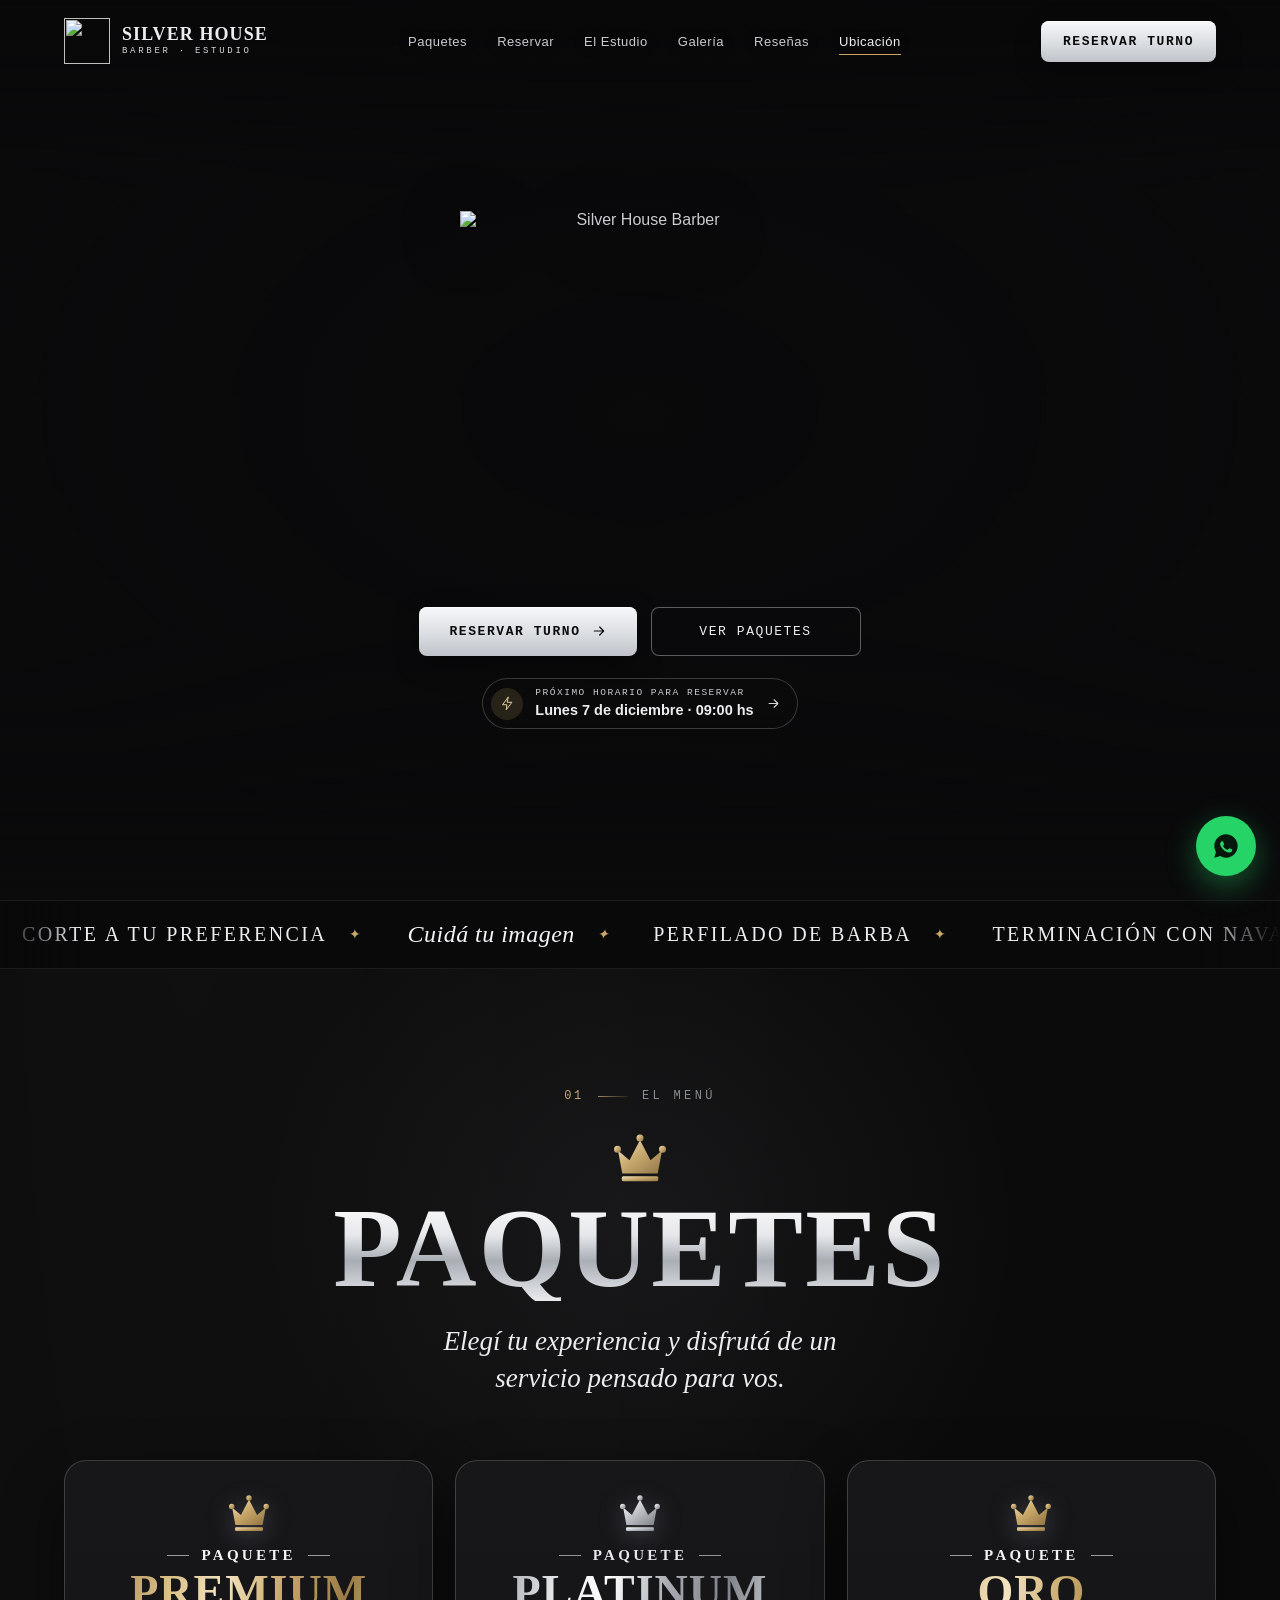
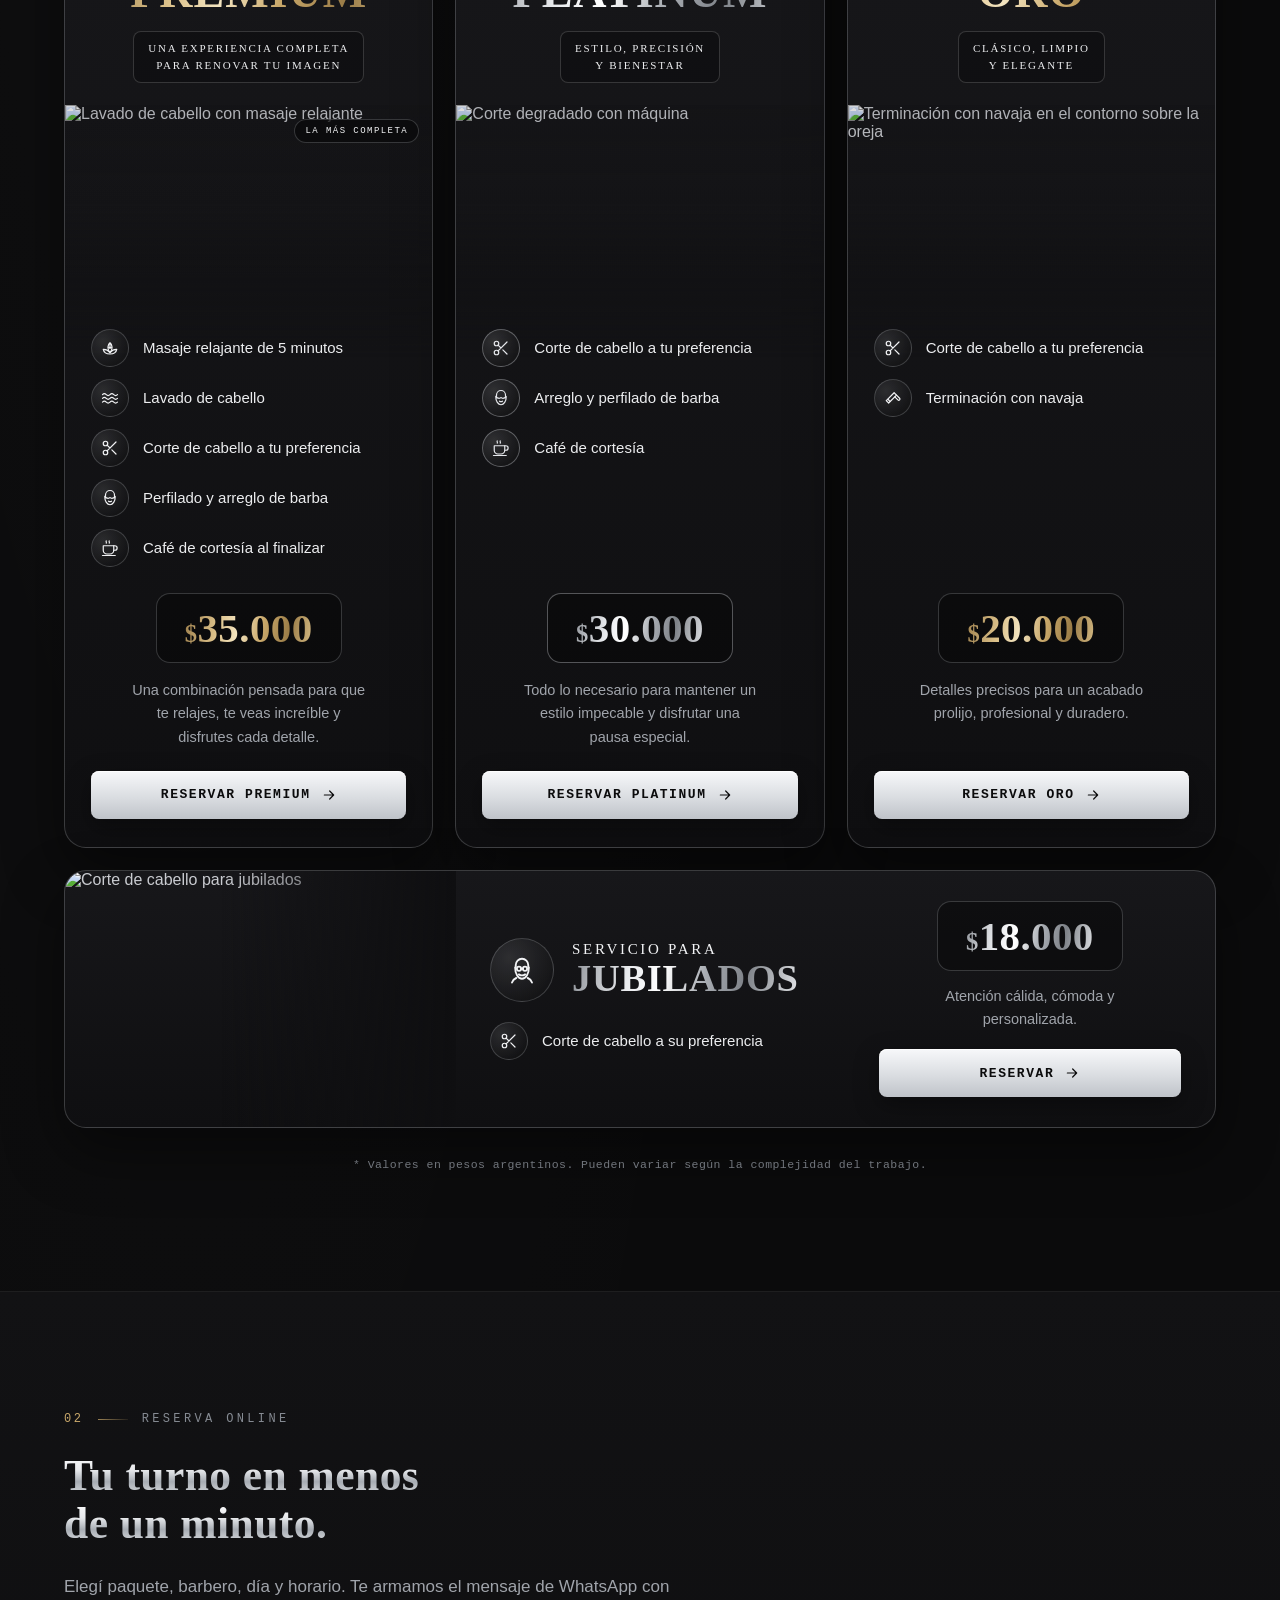
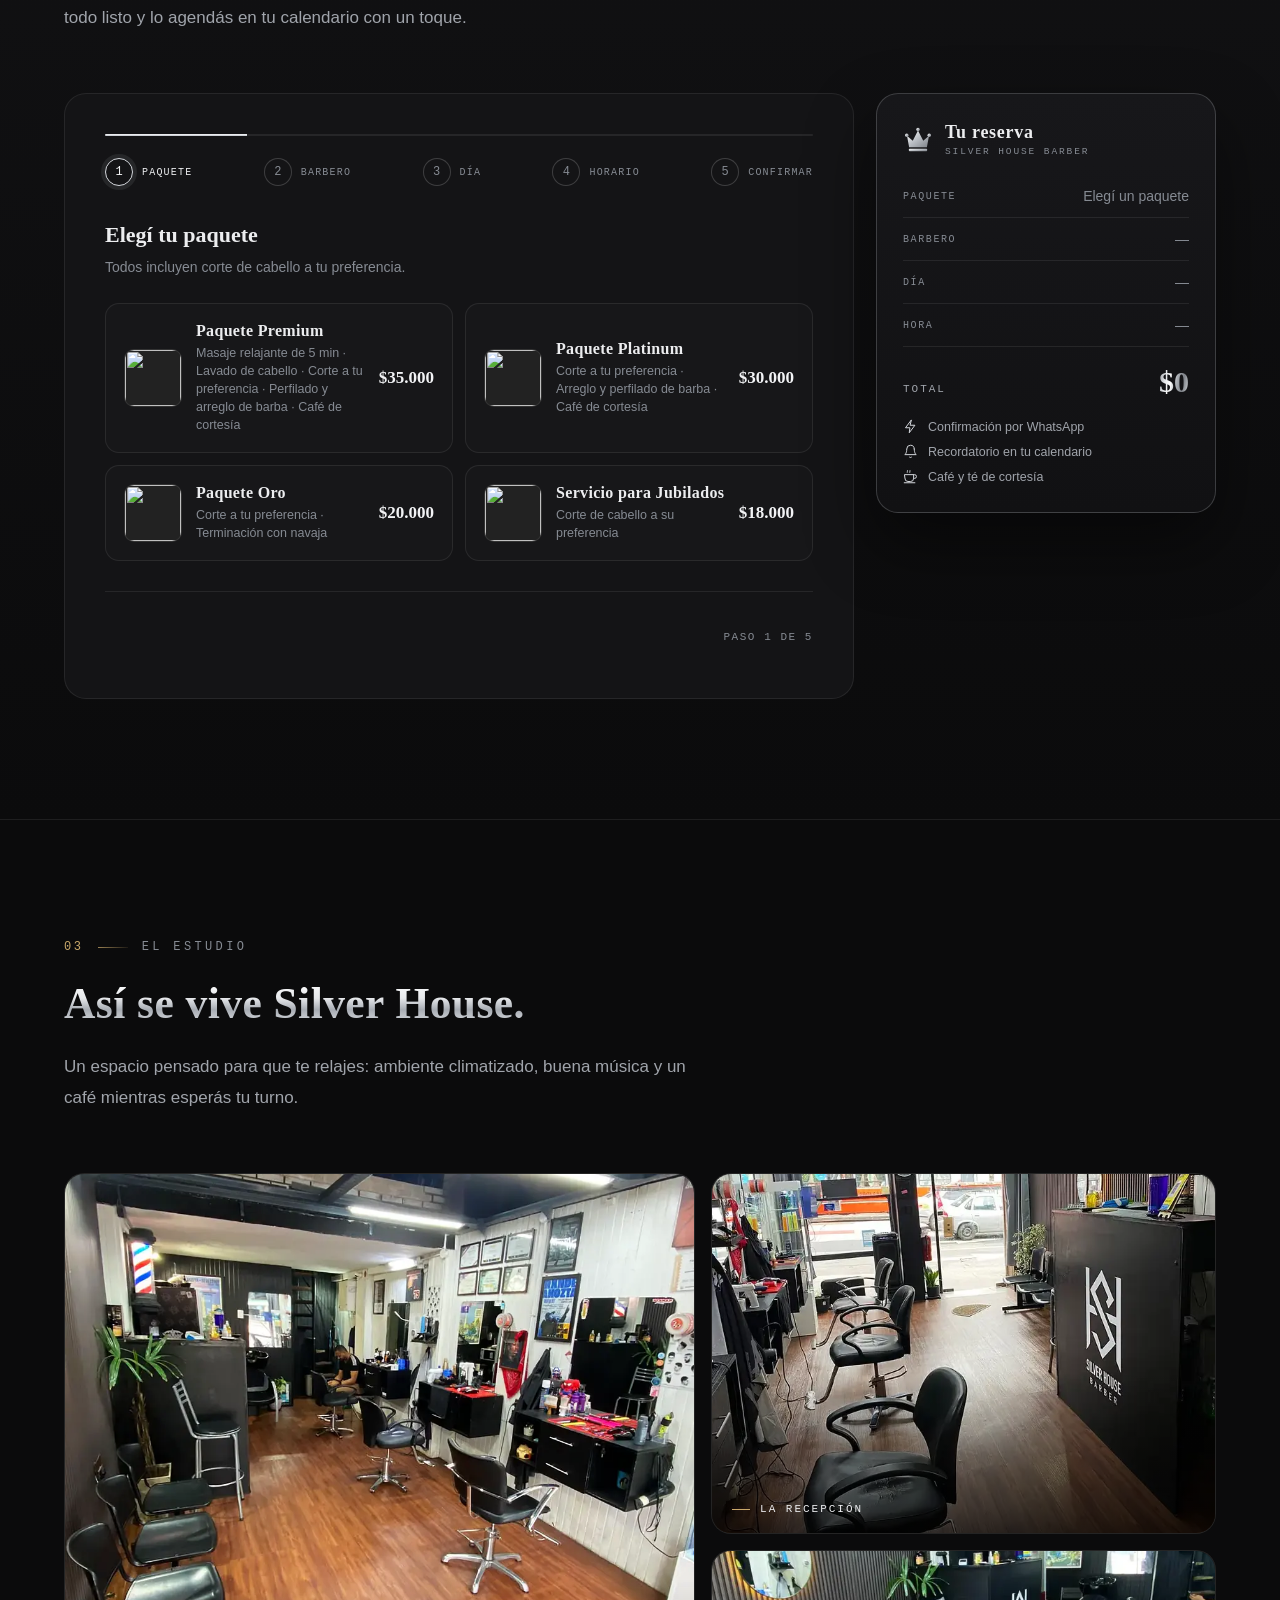
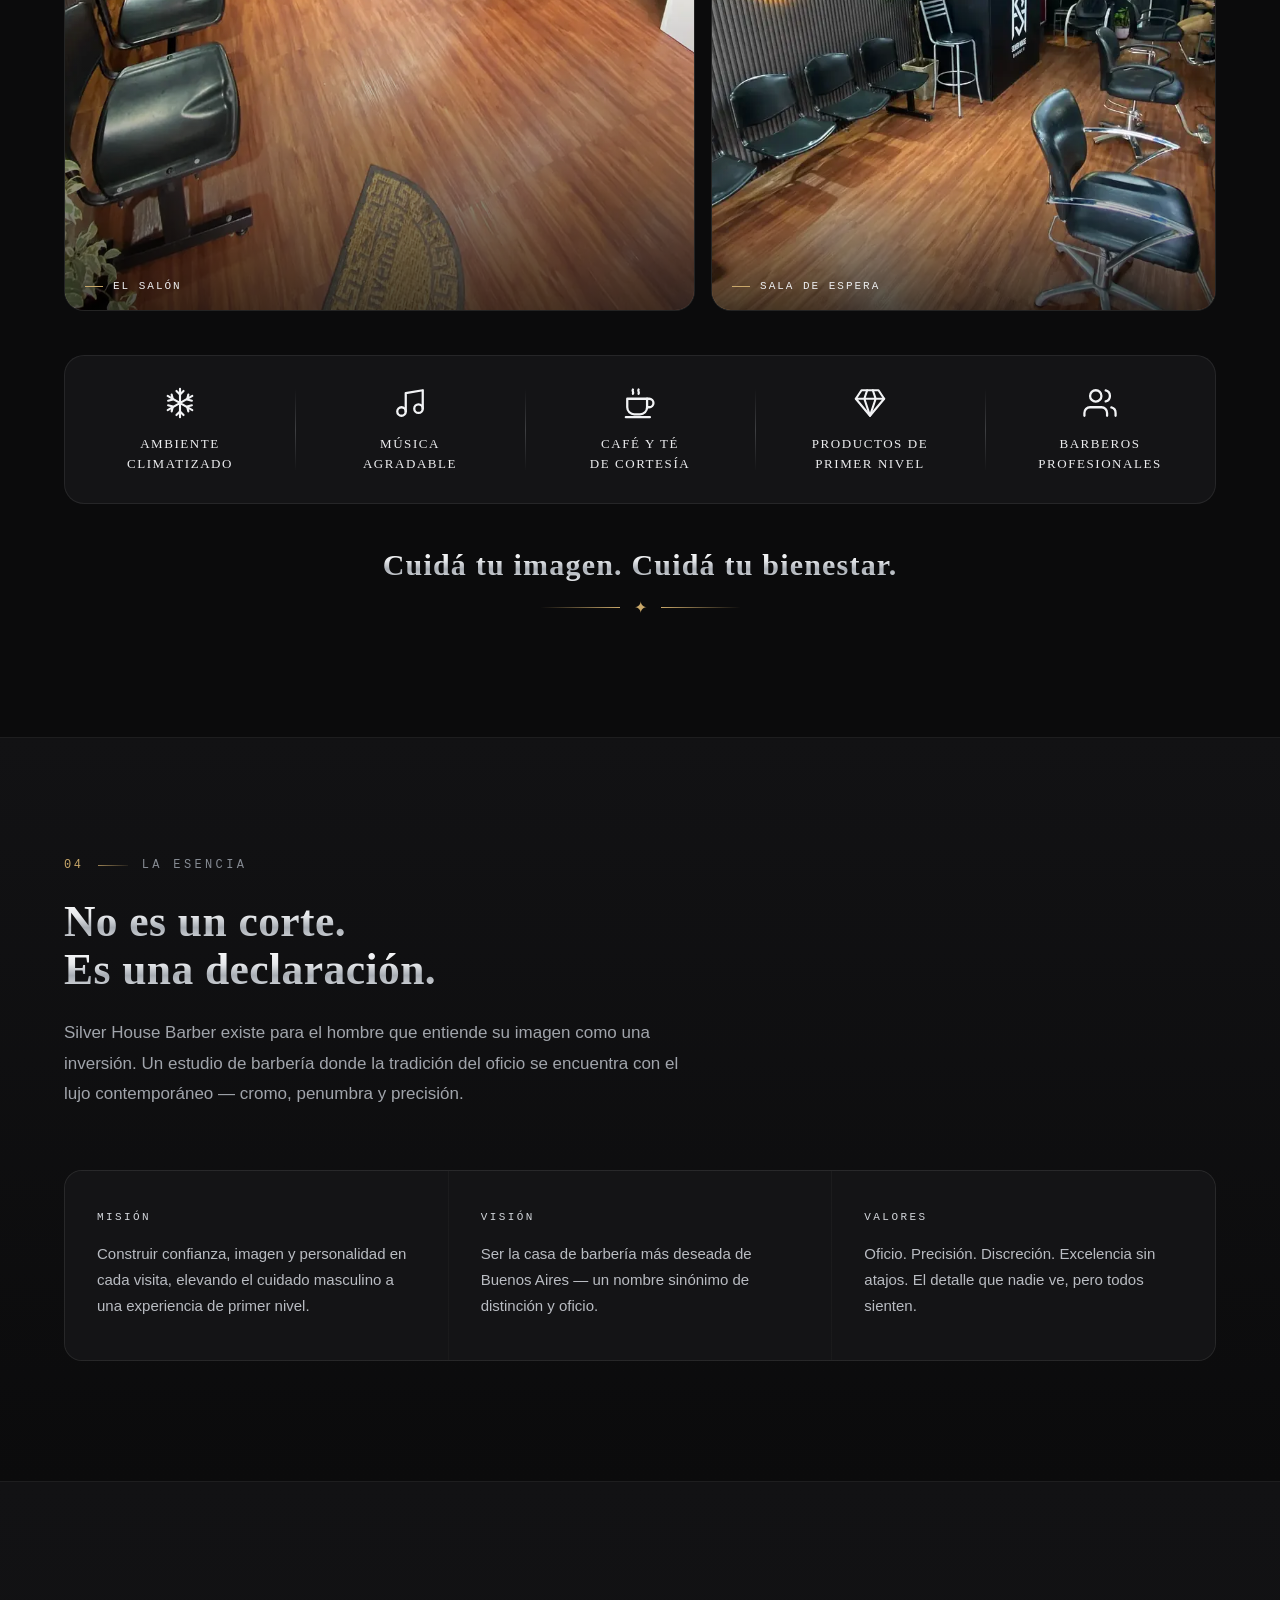
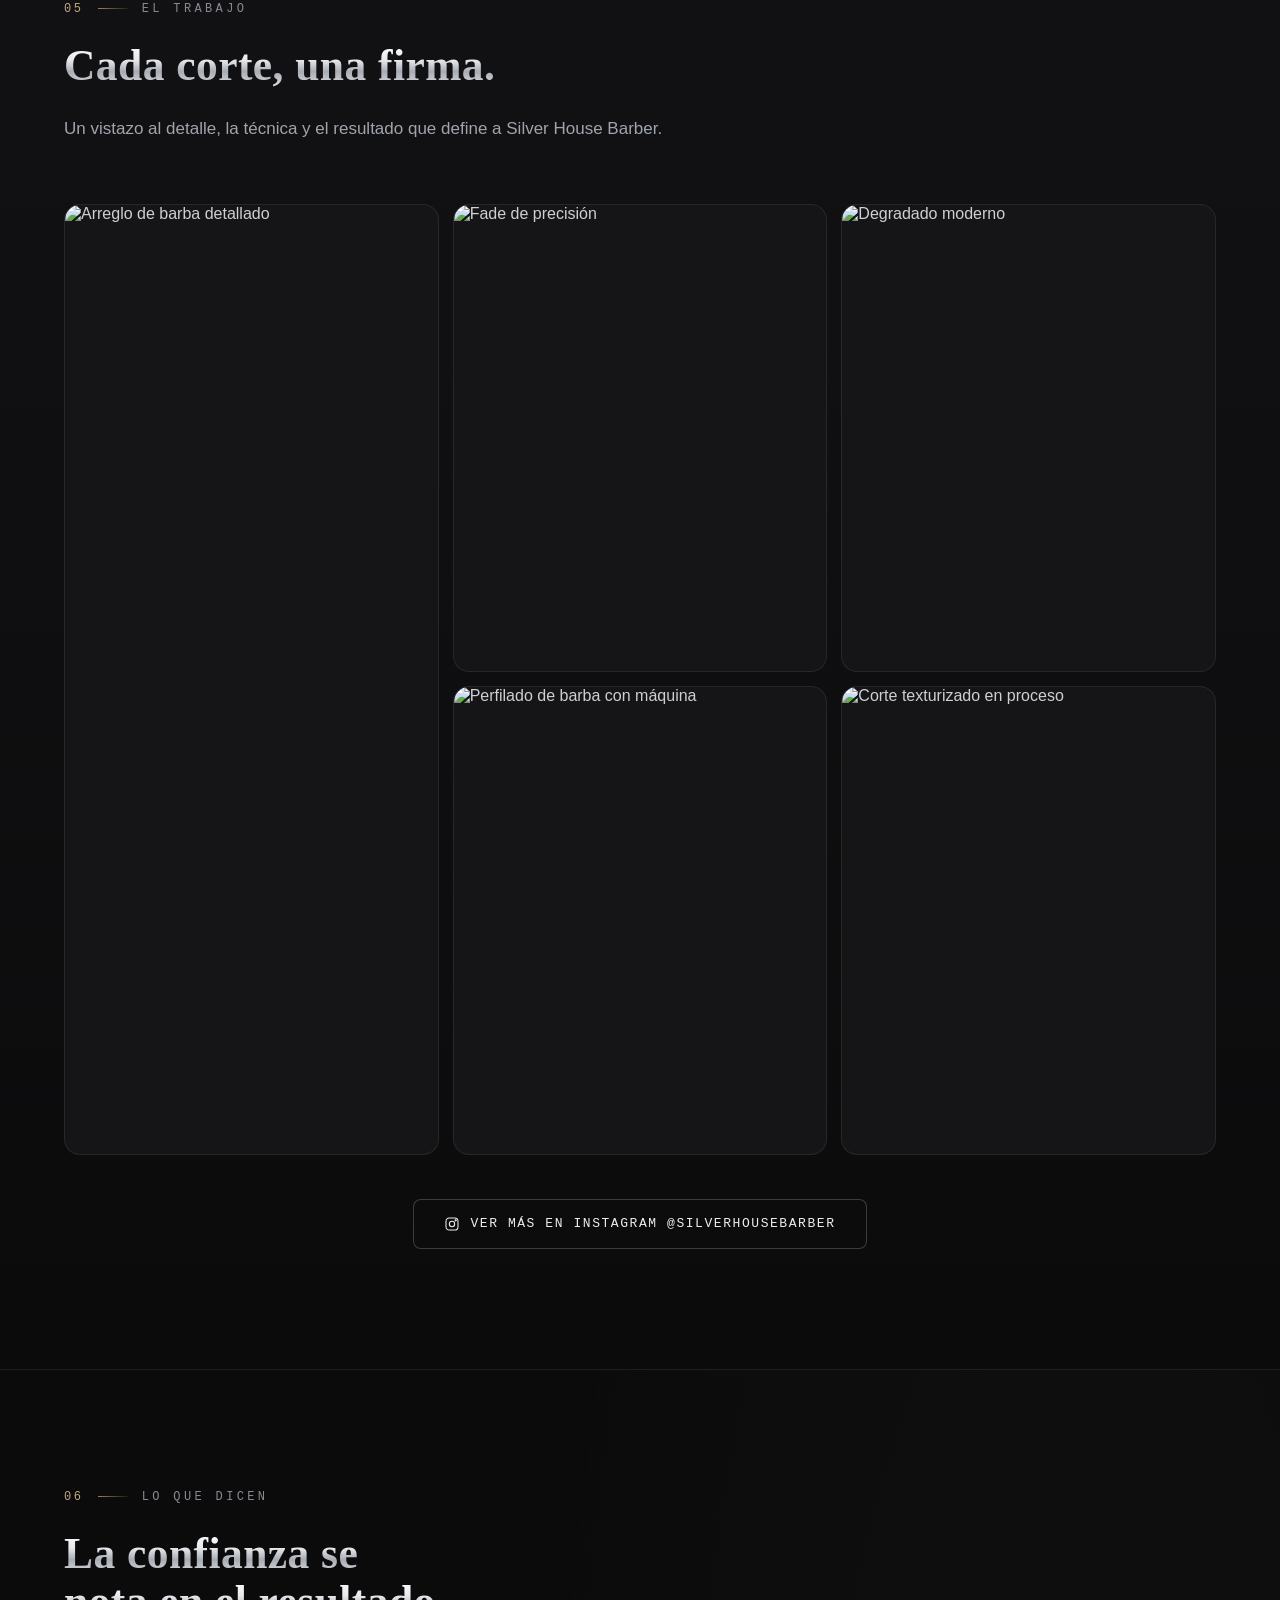
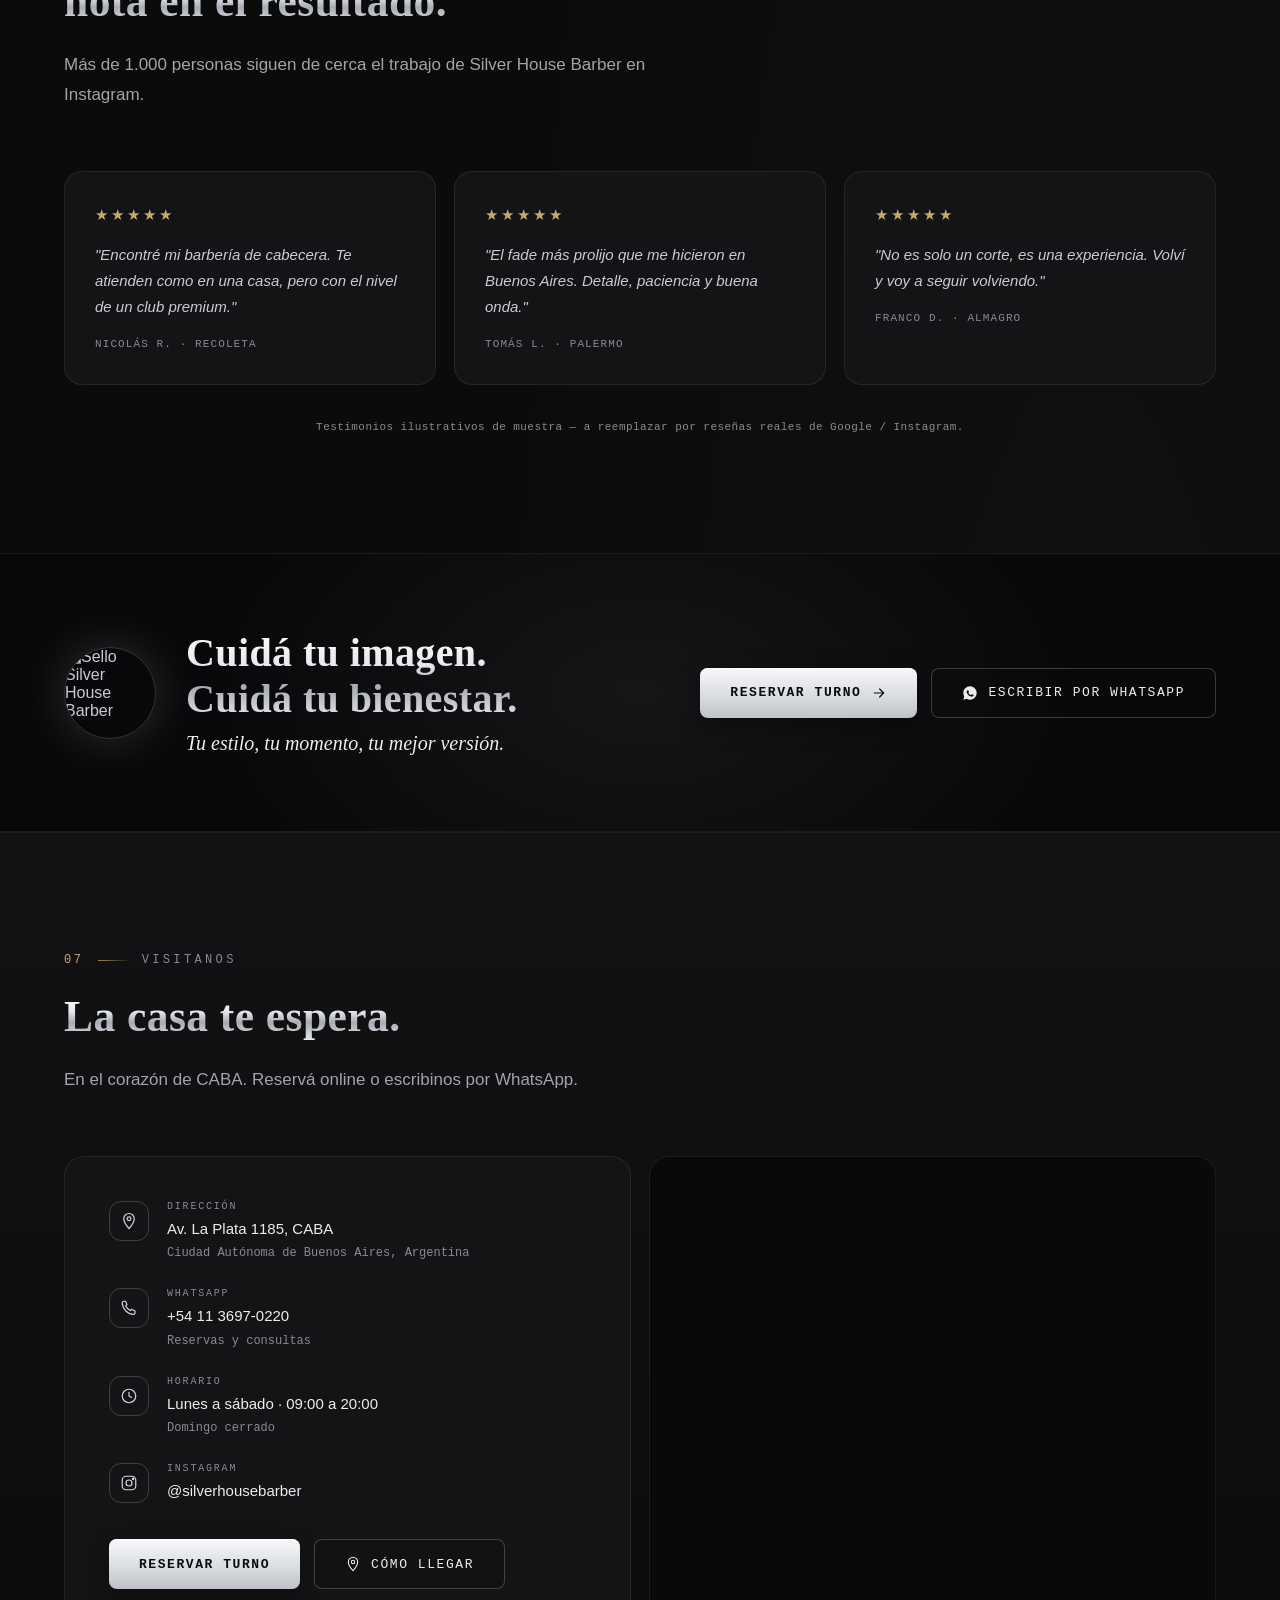
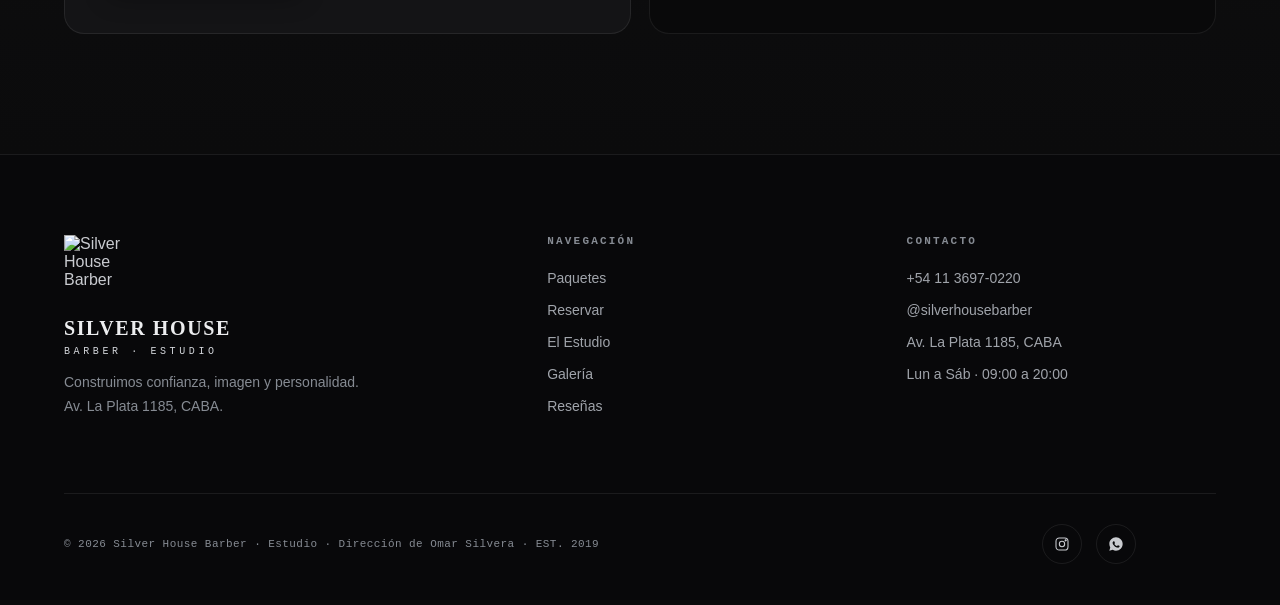
==== commit 468381e8: "Connect Silver House to the Tap Aruba dashboard and add the owner's guide - The site now sends page " ====
--- a/silverhouse-barber/index.html
+++ b/silverhouse-barber/index.html
@@ -1519,6 +1519,10 @@
   { id:'cualquiera', nombre:'Primer barbero disponible', rol:'Equipo Silver House', detalle:'Te asignamos el que esté libre en tu horario', iniciales:'' }
 ];
 var DIRECCION = 'Av. La Plata 1185, CABA, Argentina';
+// Dashboard de Tap Aruba (app.taparuba.com): visitas y copia de cada reserva.
+// TAP_SITE = slug de la experiencia "web" del negocio en Tap Aruba. Vacío = no se envía nada.
+var TAP_SITE = 'silverhouse-web';
+var TAP_API = 'https://app.taparuba.com/api/';
 
 /* ========================================================= */
 var DIAS = ['Domingo','Lunes','Martes','Miércoles','Jueves','Viernes','Sábado'];
@@ -1982,6 +1986,51 @@
   return { gcal: gcal, ics: ics };
 }
 
+/* ---------- Tap Aruba: visitas y reservas al dashboard ---------- */
+// Se manda con sendBeacon (texto plano, sin cookies): no frena la página ni el WhatsApp.
+// En local (localhost / 127.0.0.1 / archivo) no se manda nada.
+function tapSend(path, data){
+  var h = location.hostname;
+  if (!TAP_SITE || !h || h === 'localhost' || h === '127.0.0.1') return;
+  data.site = TAP_SITE;
+  var body = JSON.stringify(data);
+  try {
+    if (!(navigator.sendBeacon && navigator.sendBeacon(TAP_API + path, body))){
+      fetch(TAP_API + path, { method:'POST', body: body, keepalive:true, headers:{ 'Content-Type':'text/plain' } }).catch(function(){});
+    }
+  } catch(err){}
+}
+(function(){
+  var sid;
+  try {
+    sid = localStorage.getItem('tap-sid');
+    if (!sid){ sid = Math.random().toString(36).slice(2) + Date.now().toString(36); localStorage.setItem('tap-sid', sid); }
+  } catch(err){ sid = Math.random().toString(36).slice(2); }
+  // Solo lo útil de la dirección: el paquete del link (?paquete=oro, #reservar-oro) o la sección (#reservar),
+  // y no los fbclid/utm de los anuncios.
+  var pkg = (location.search.match(/[?&]paquete=([a-z]+)/) || location.hash.match(/^#reservar-([a-z]+)$/) || [])[1];
+  var sec = /^#[a-z-]{2,24}$/.test(location.hash) && document.getElementById(location.hash.slice(1)) ? location.hash : '';
+  tapSend('track', { path: (location.pathname || '/') + (pkg ? '?paquete=' + pkg : sec), referrer: document.referrer || '', session: sid });
+})();
+// La primera línea del mensaje es la que se ve en la lista de "Clientes potenciales".
+function tapLead(cli, code){
+  tapSend('leads', {
+    name: cli.nombre,
+    phone: cli.telefono,
+    message: [
+      state.pkg.nombre + ' · ' + state.pro.nombre + ' · ' + fmtFecha(state.date) + ' · ' + state.time + ' hs',
+      'Paquete: ' + state.pkg.nombre + ' (' + formatPrice(state.pkg.precio) + ')',
+      'Barbero: ' + state.pro.nombre,
+      'Día: ' + fmtFecha(state.date) + ' (' + state.date + ')',
+      'Hora: ' + state.time + ' hs',
+      cli.telefono ? 'Celular: ' + cli.telefono : 'Celular: no lo dejó (escribe por WhatsApp)',
+      cli.nota ? 'Nota: ' + cli.nota : '',
+      'Código: ' + code
+    ].filter(Boolean).join('\n'),
+    source: 'Reservador web · ' + code
+  });
+}
+
 var lastIcs = '', lastCode = '';
 $('#clientForm').addEventListener('submit', function(e){
   e.preventDefault();
@@ -2011,6 +2060,7 @@
   var url = waUrl(msg);
   var win = window.open(url, '_blank', 'noopener');
   if (!win){ /* algunos navegadores devuelven null con noopener; igual se abre */ }
+  tapLead({ nombre:nombre, telefono:telefono, nota:nota }, code);
   var cal = calLinks(code);
   lastIcs = cal.ics; lastCode = code;
   $('#doneTitle').textContent = '¡Casi listo, ' + nombre.split(' ')[0] + '!';
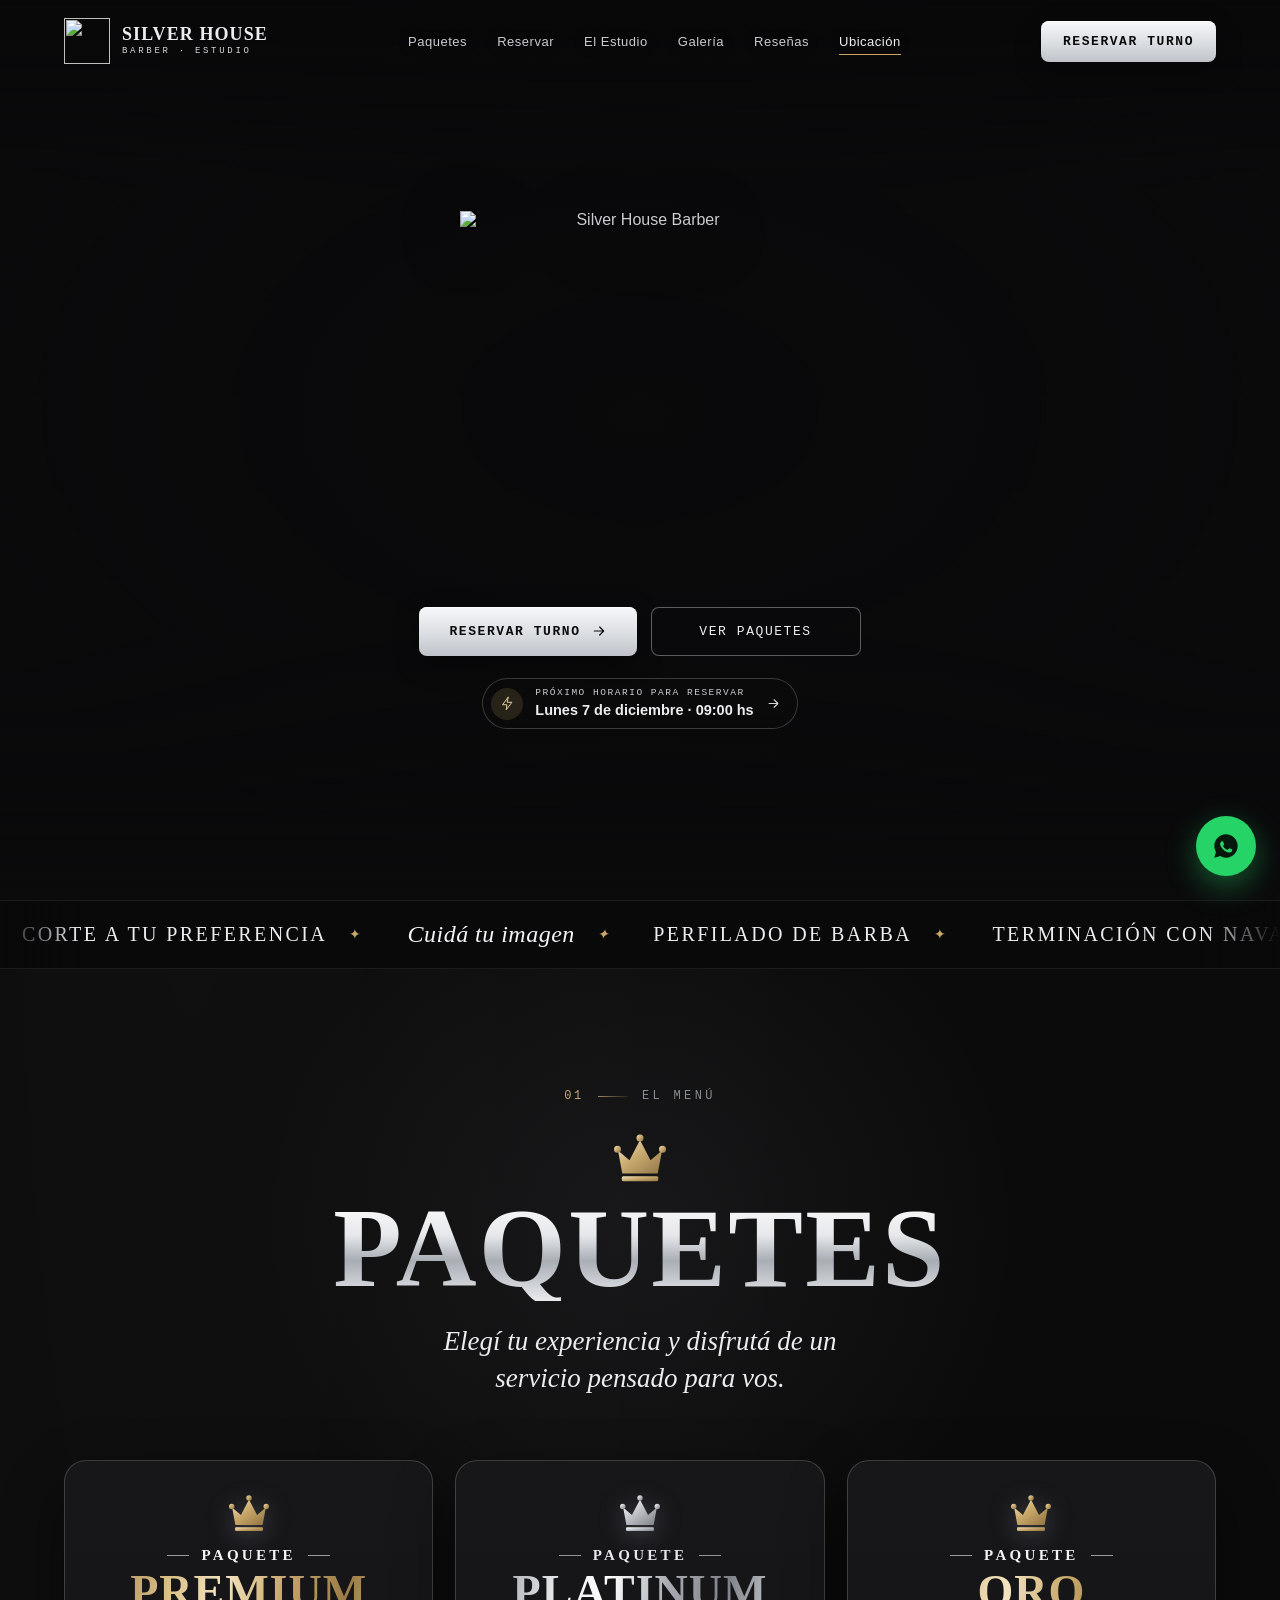
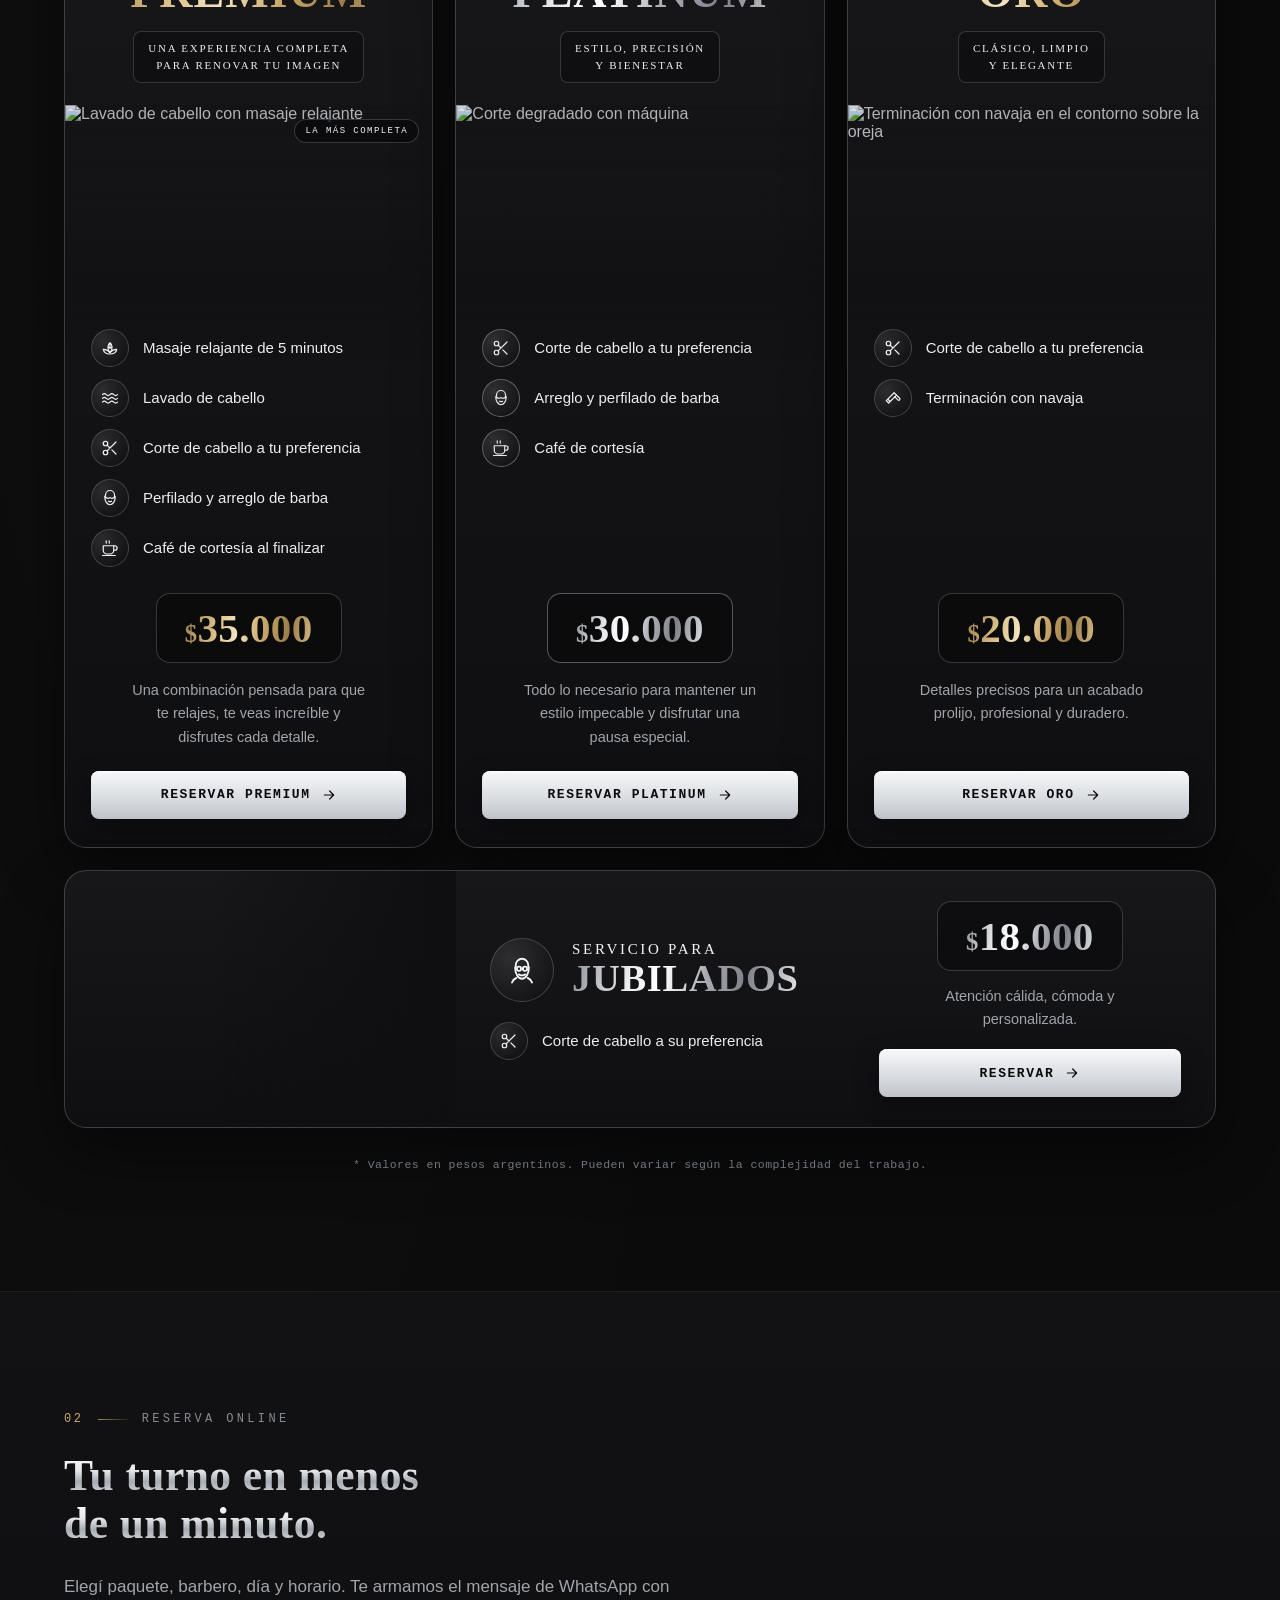
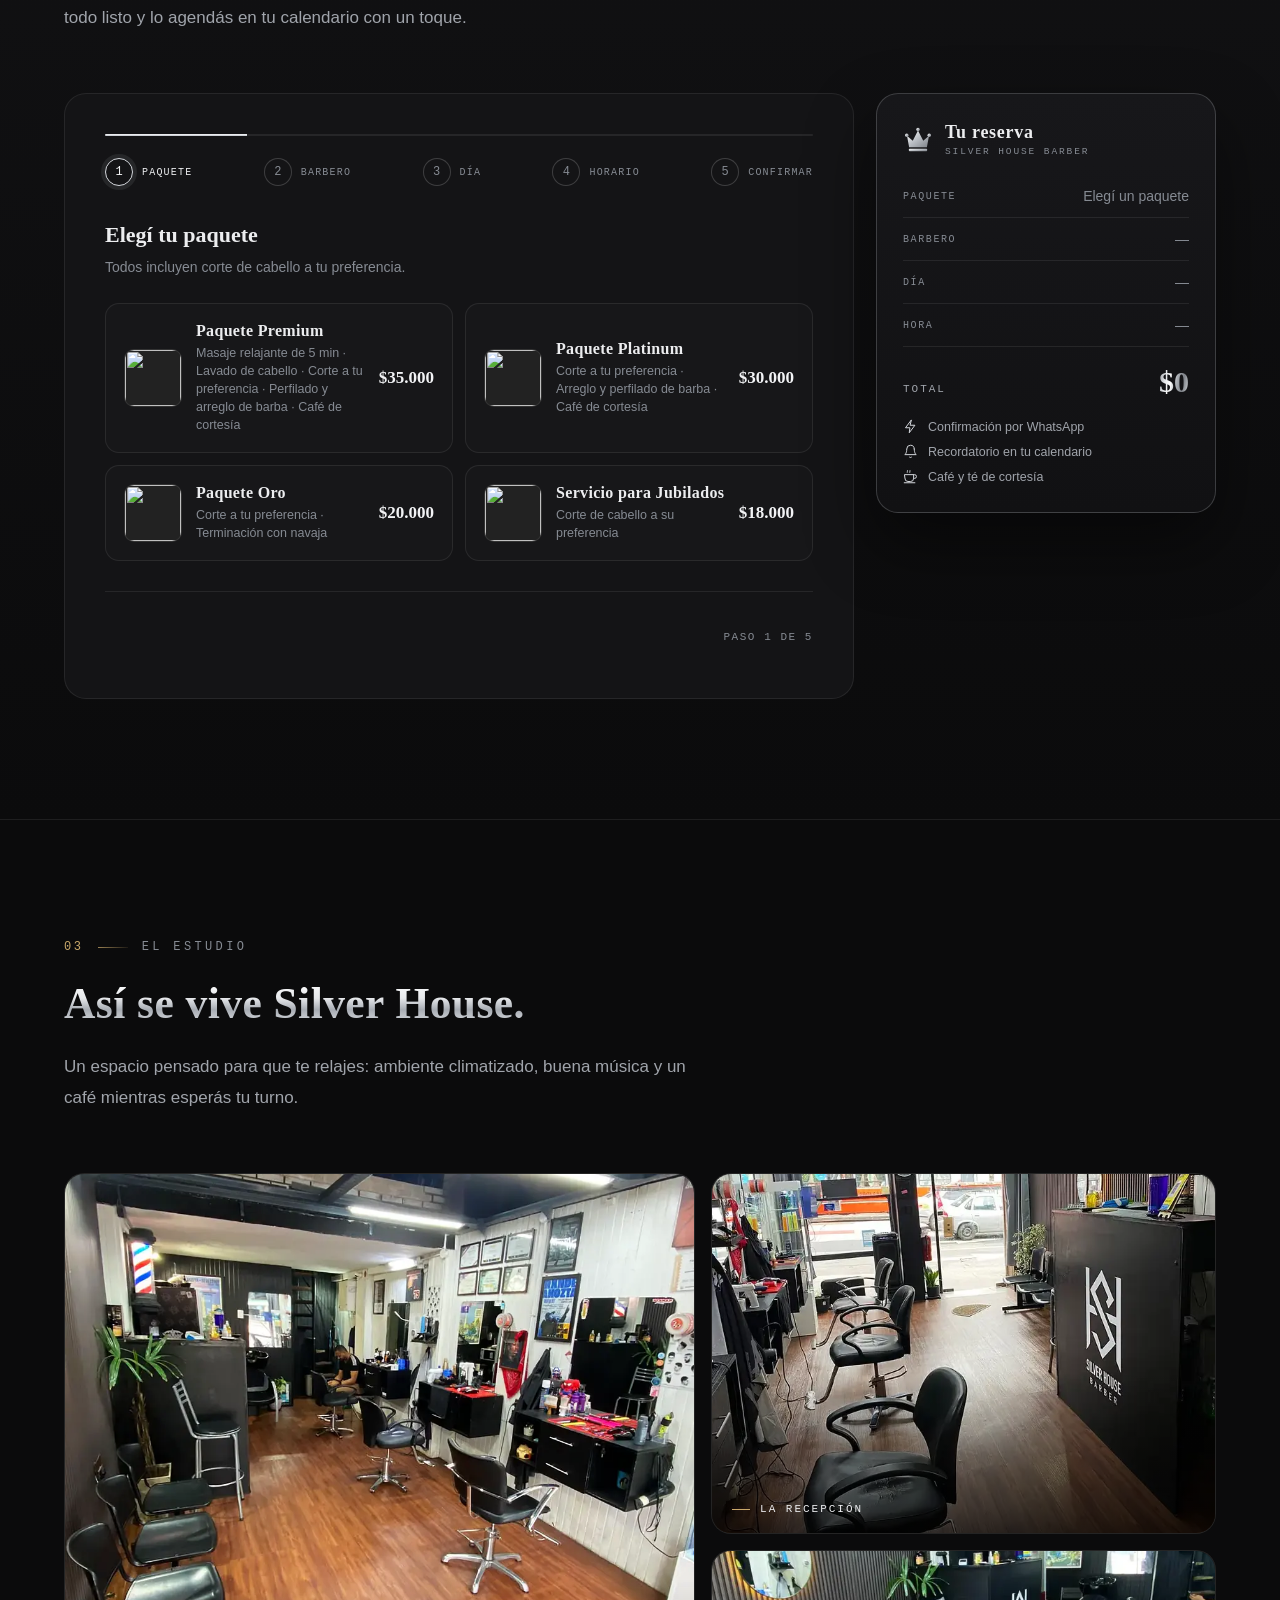
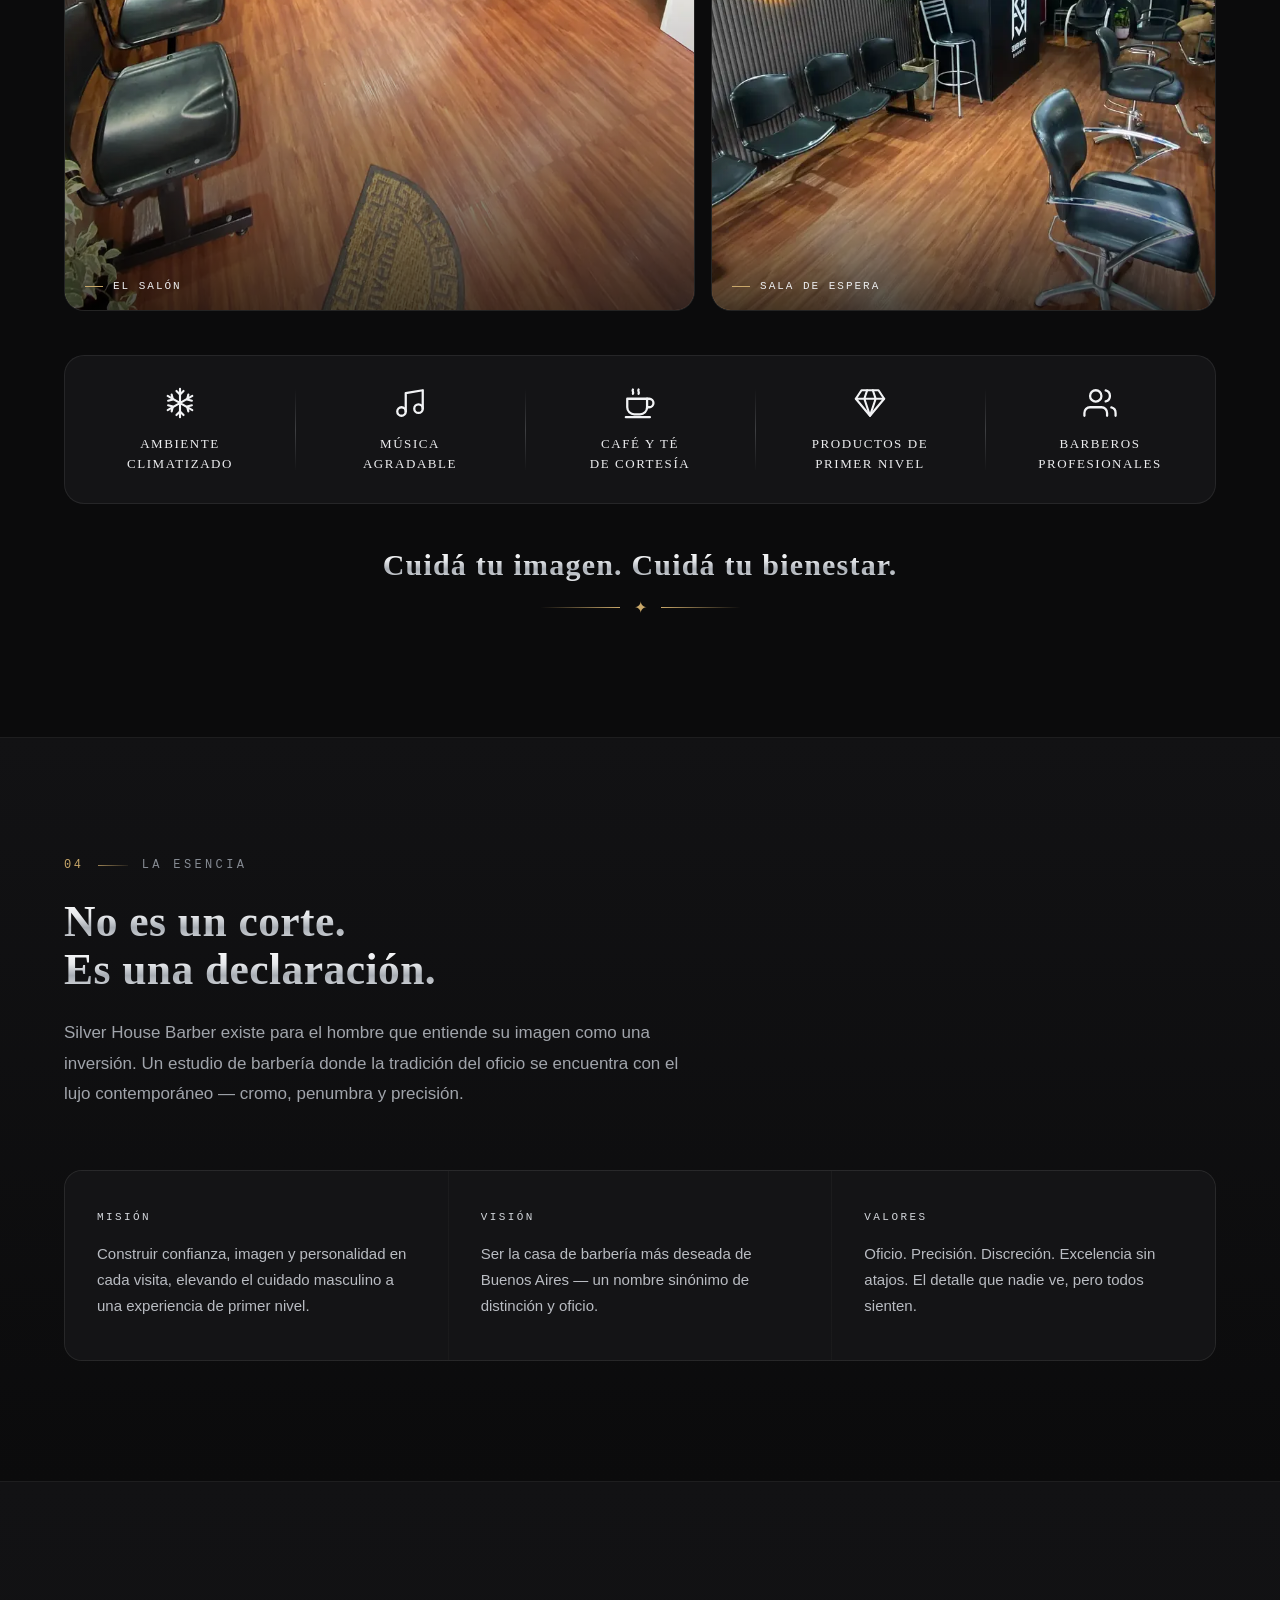
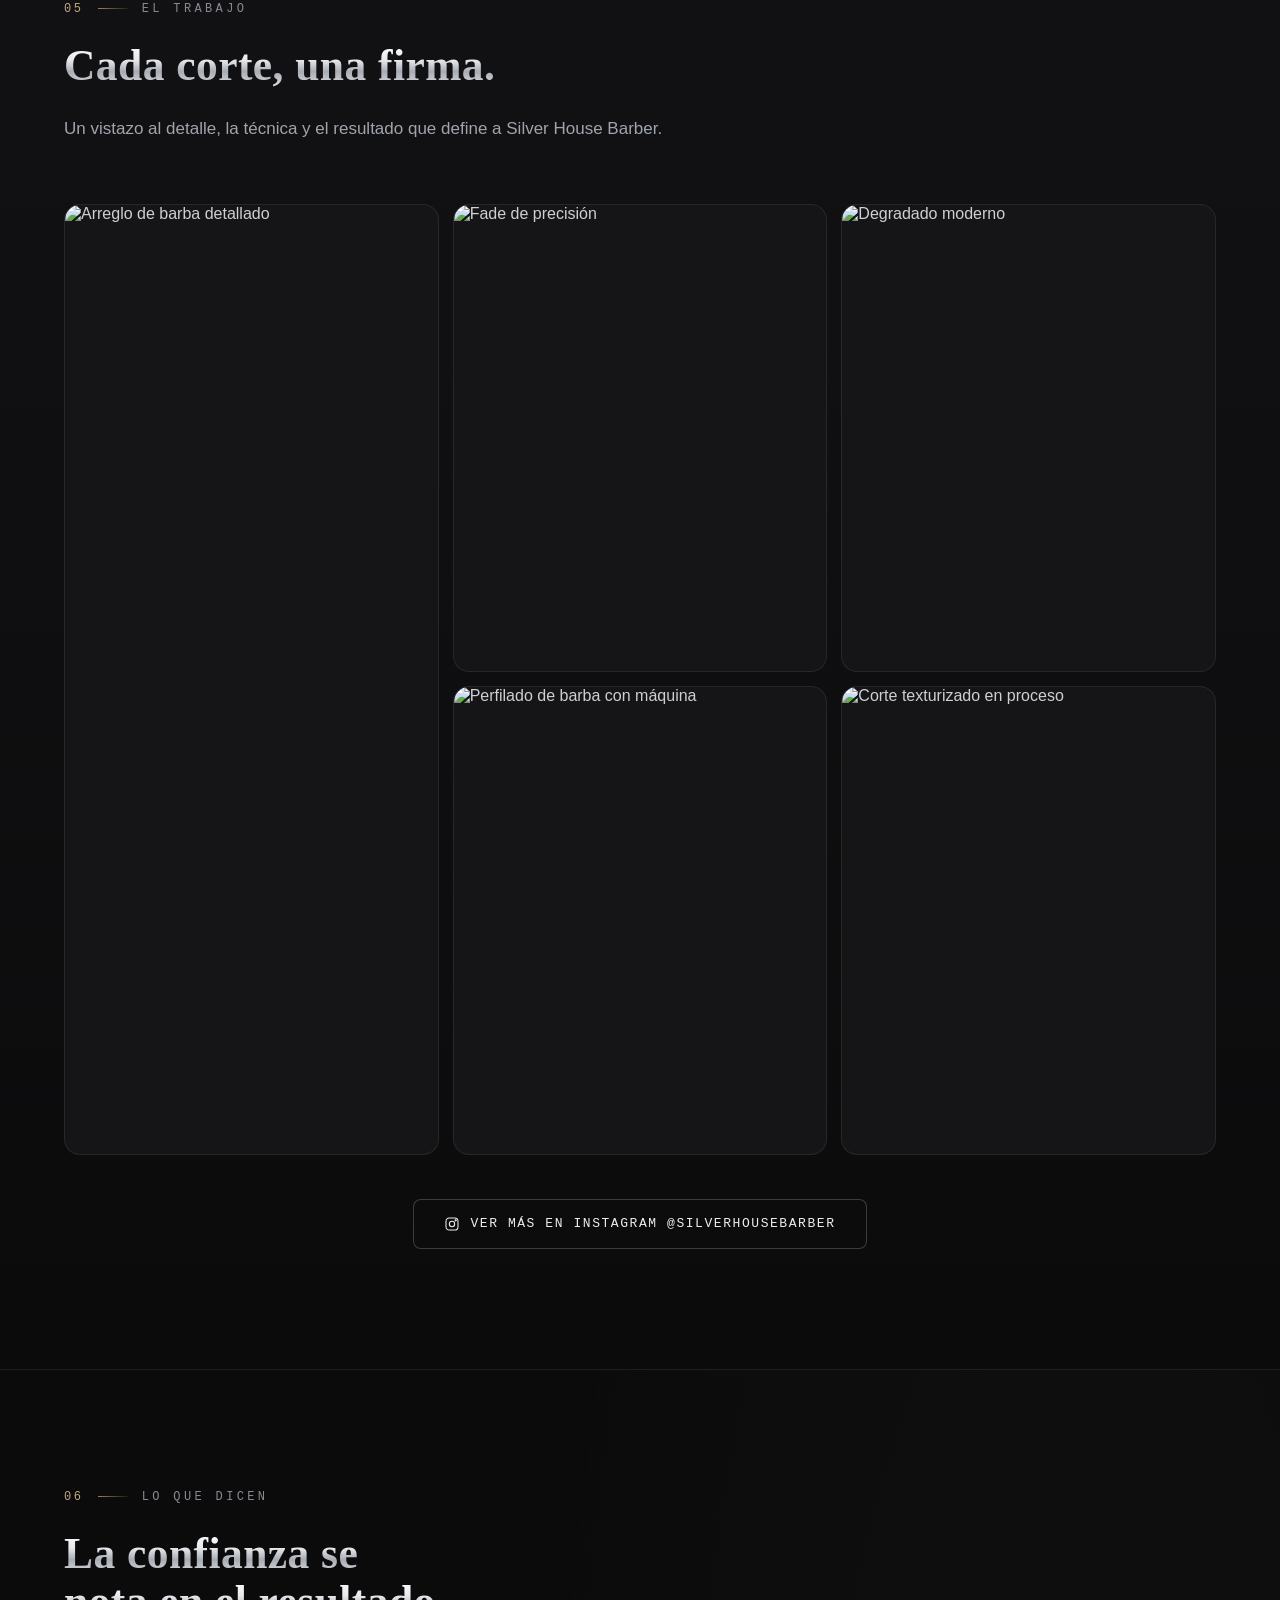
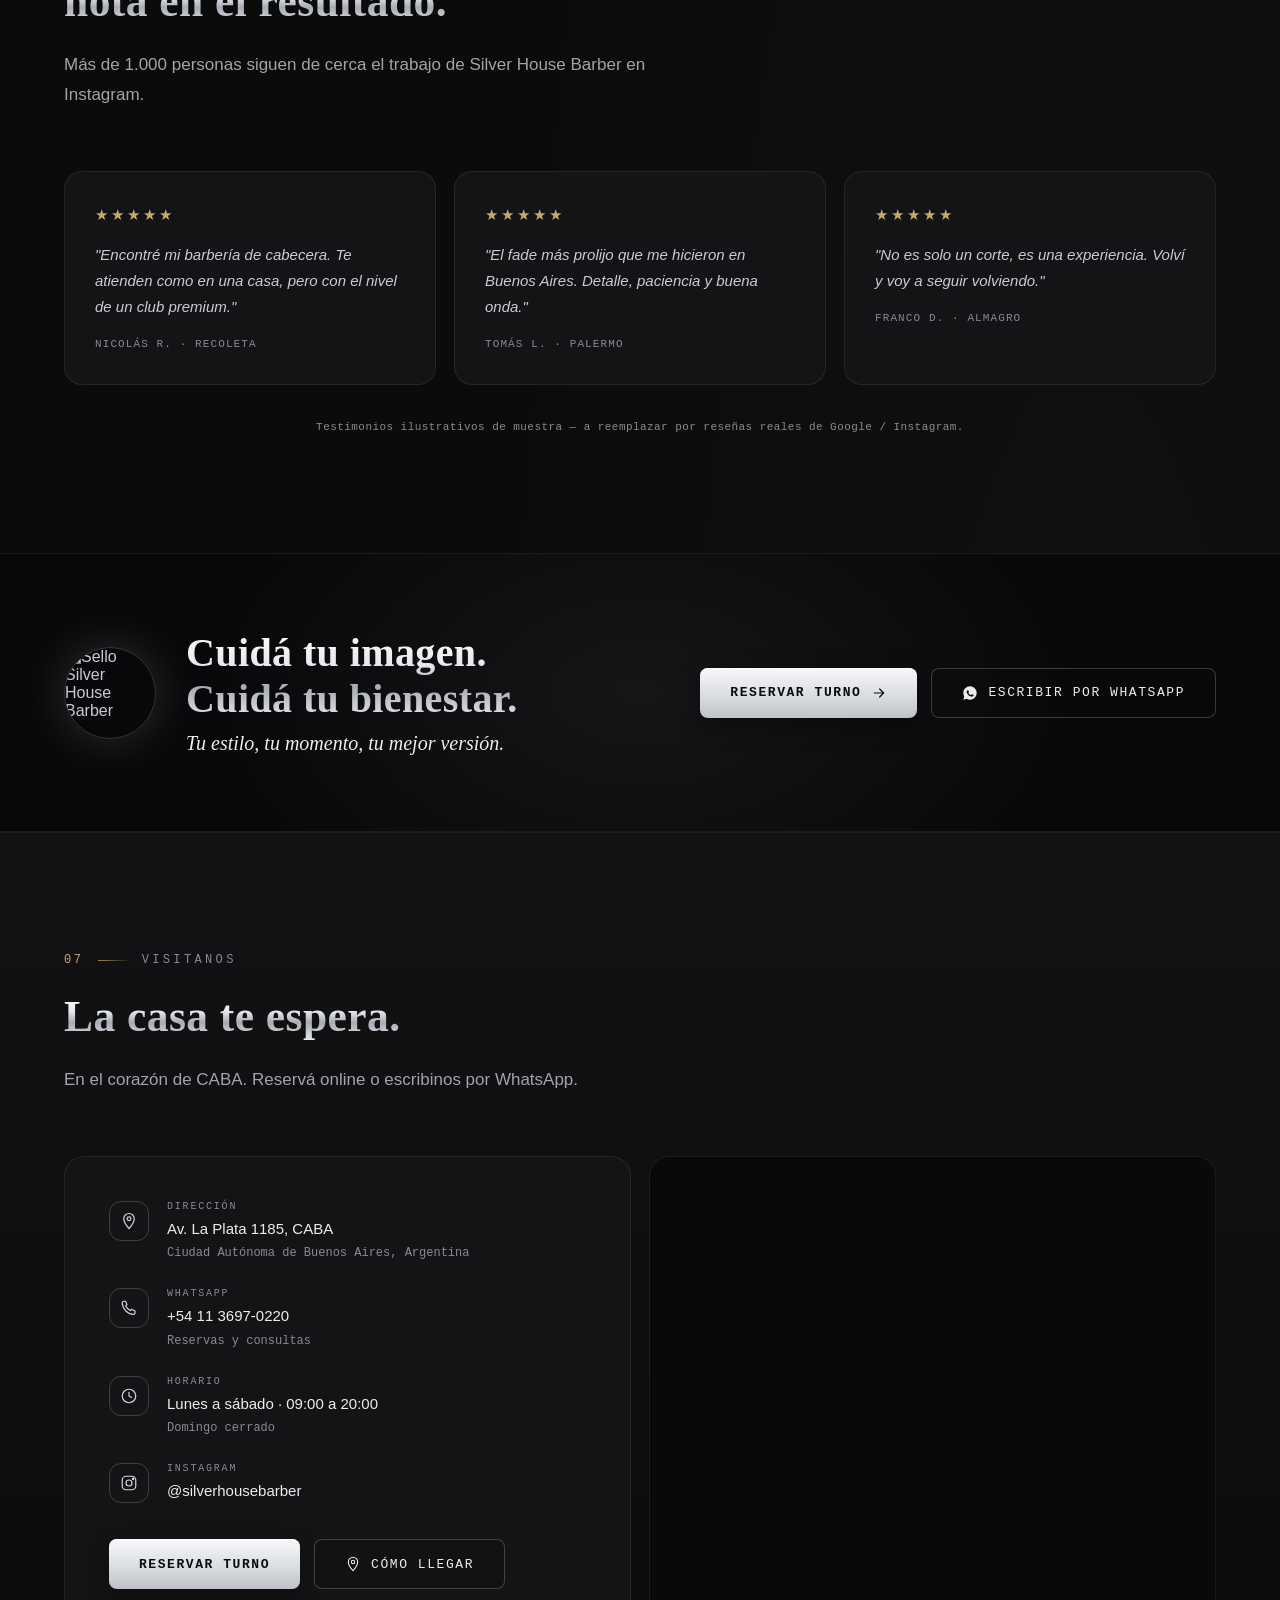
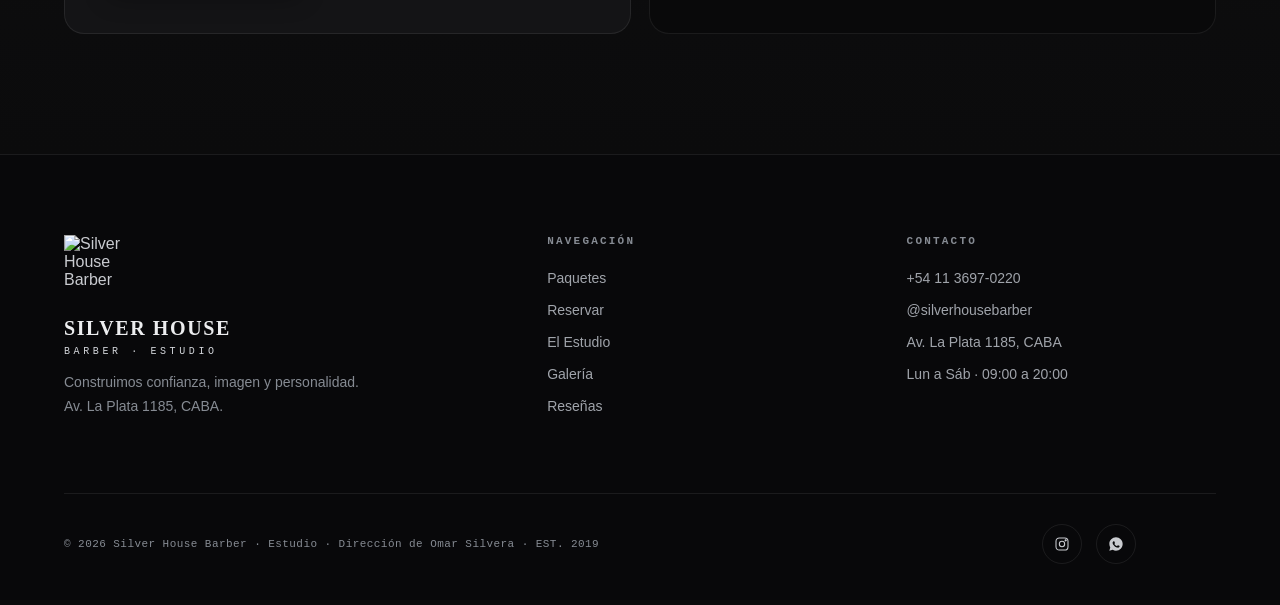
==== commit a7f0a7e2: "Use the slug HQ generates and add the activation checklist - TAP_SITE and the onboarding script now " ====
--- a/silverhouse-barber/index.html
+++ b/silverhouse-barber/index.html
@@ -1521,7 +1521,7 @@
 var DIRECCION = 'Av. La Plata 1185, CABA, Argentina';
 // Dashboard de Tap Aruba (app.taparuba.com): visitas y copia de cada reserva.
 // TAP_SITE = slug de la experiencia "web" del negocio en Tap Aruba. Vacío = no se envía nada.
-var TAP_SITE = 'silverhouse-web';
+var TAP_SITE = 'silver-house-barber-estudio-website';
 var TAP_API = 'https://app.taparuba.com/api/';
 
 /* ========================================================= */
